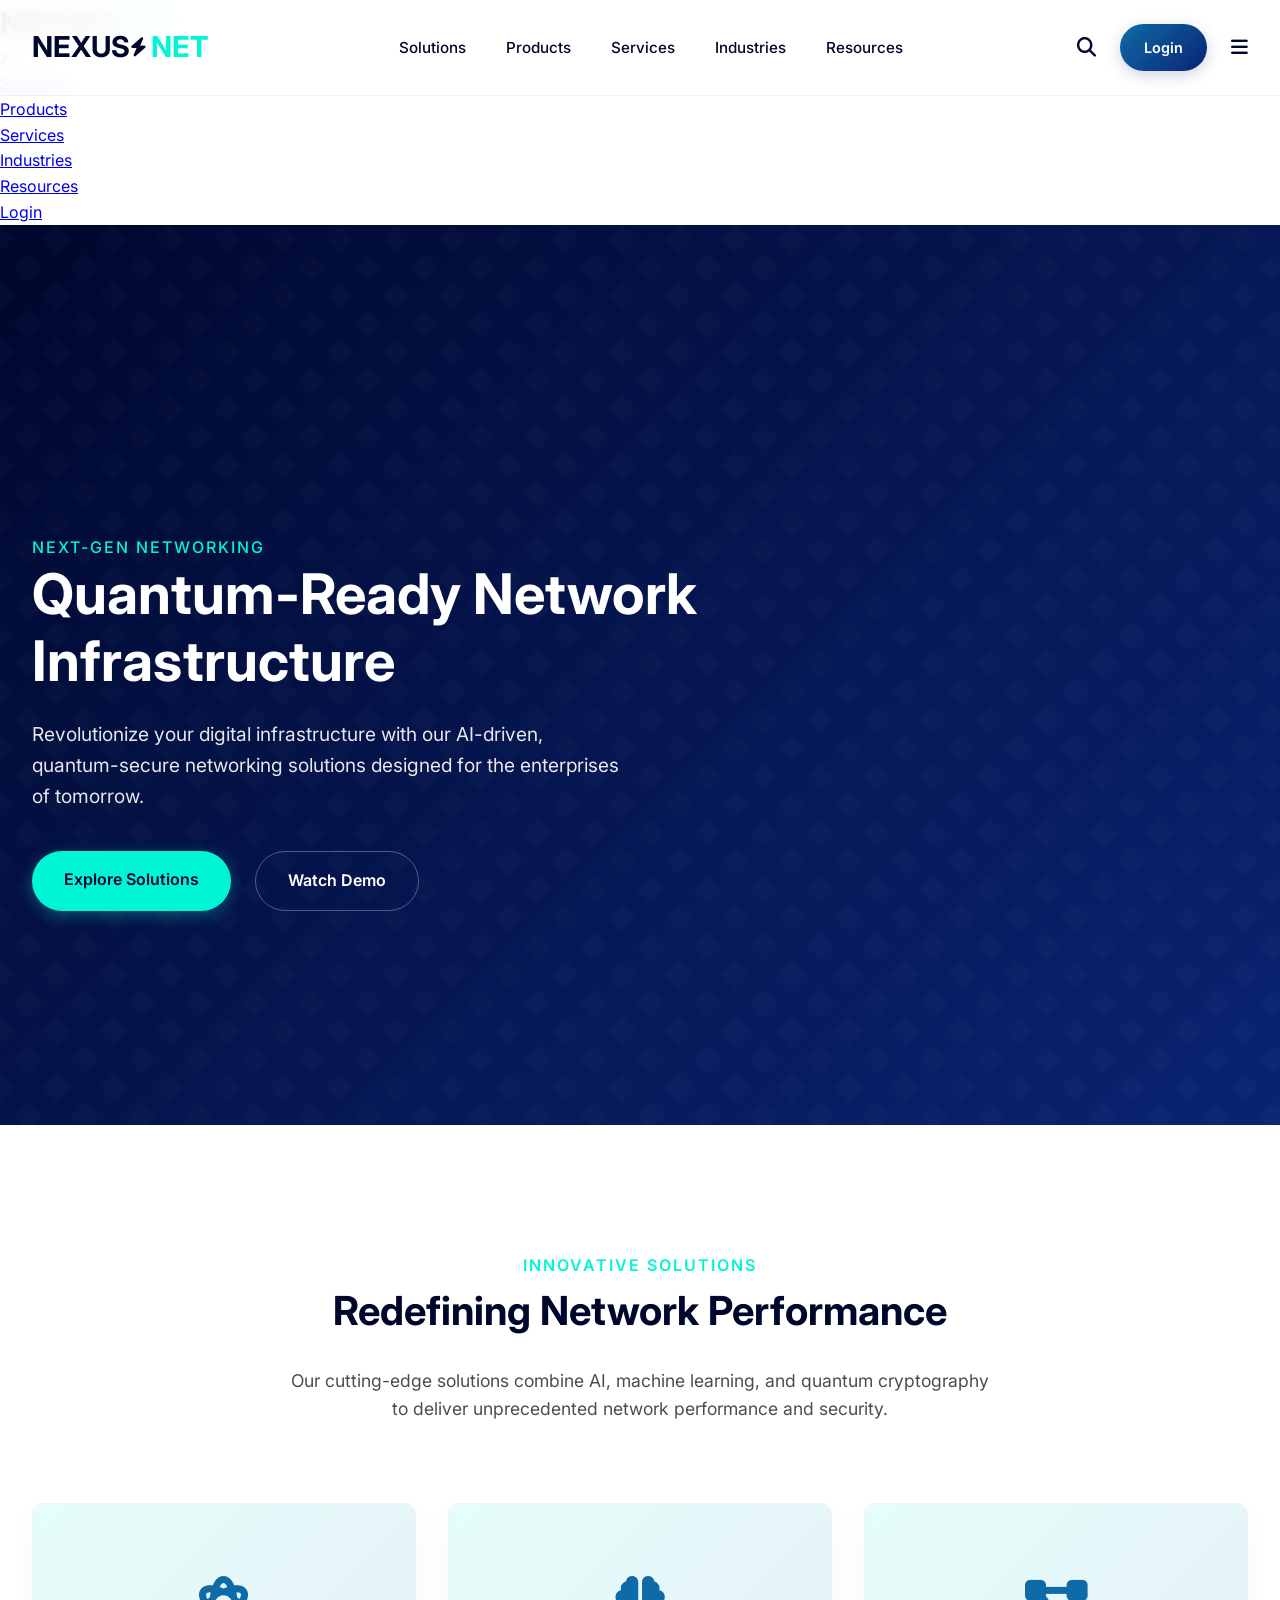
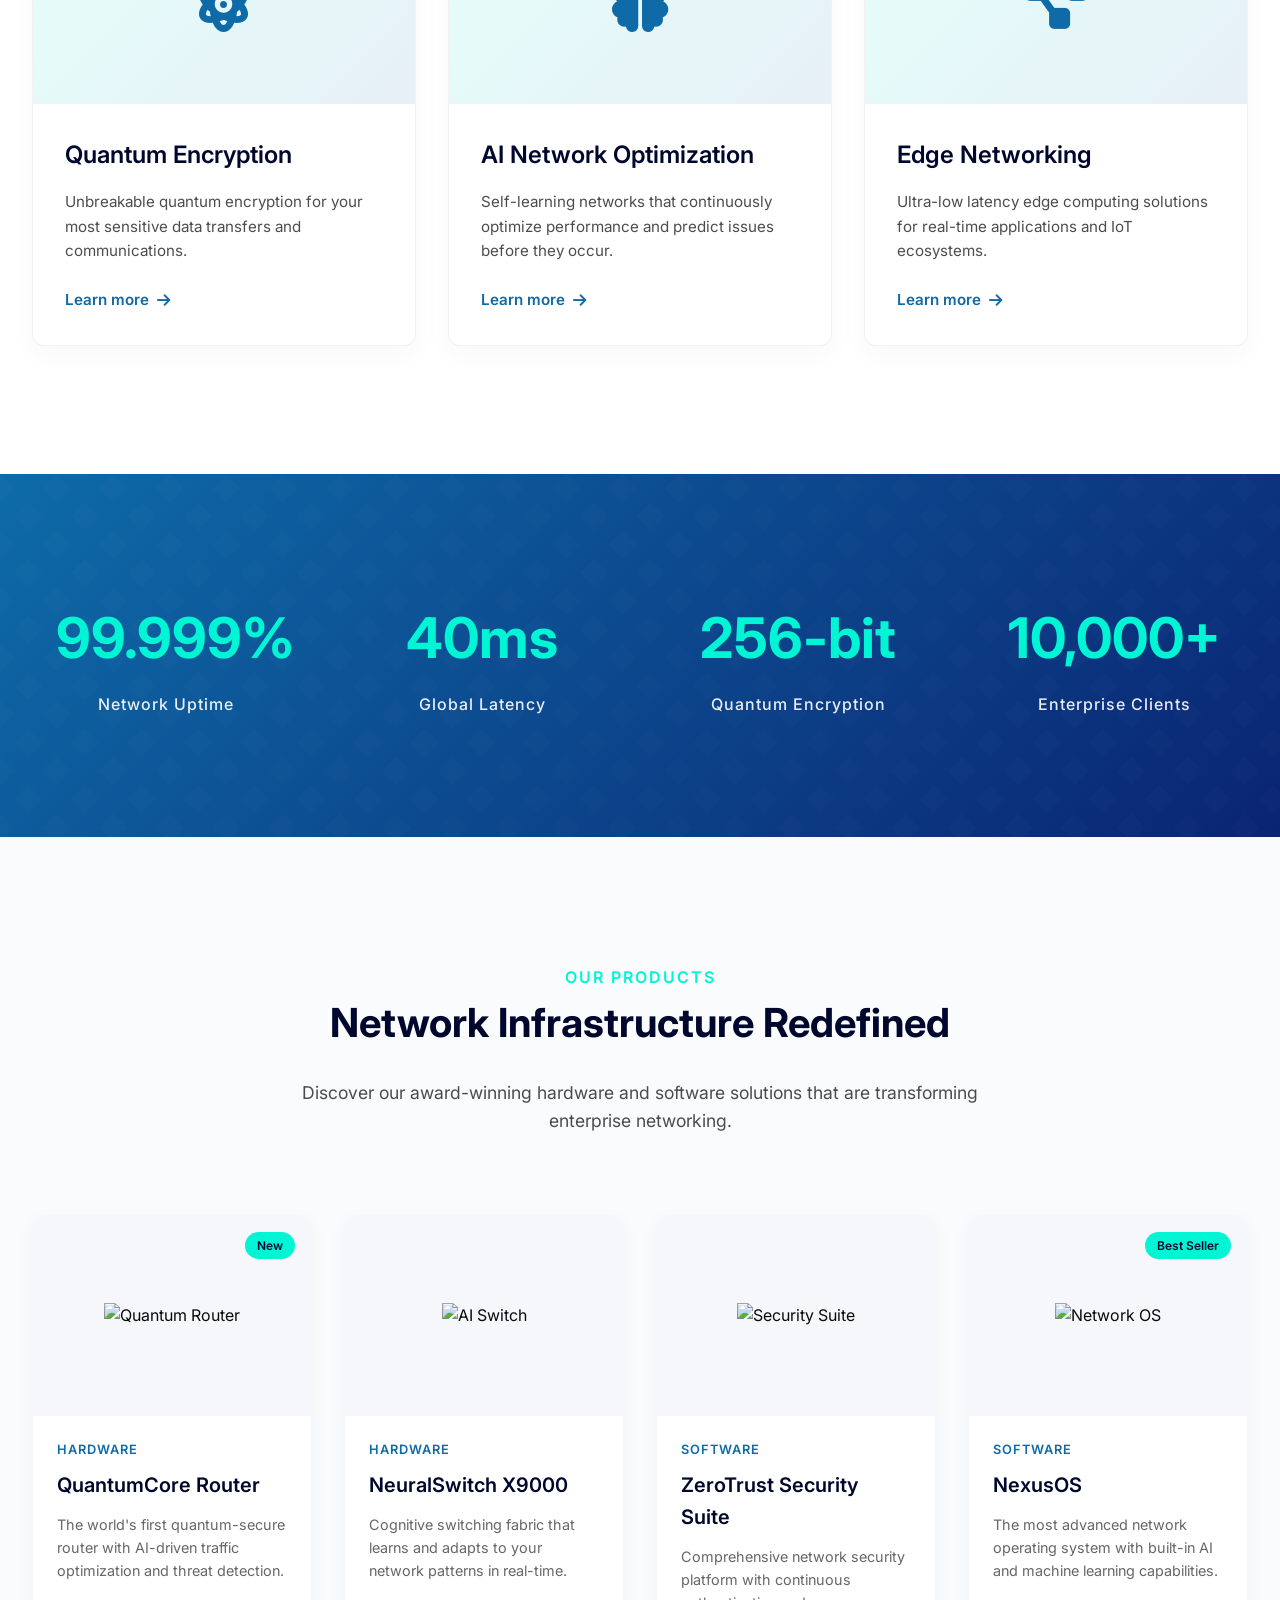
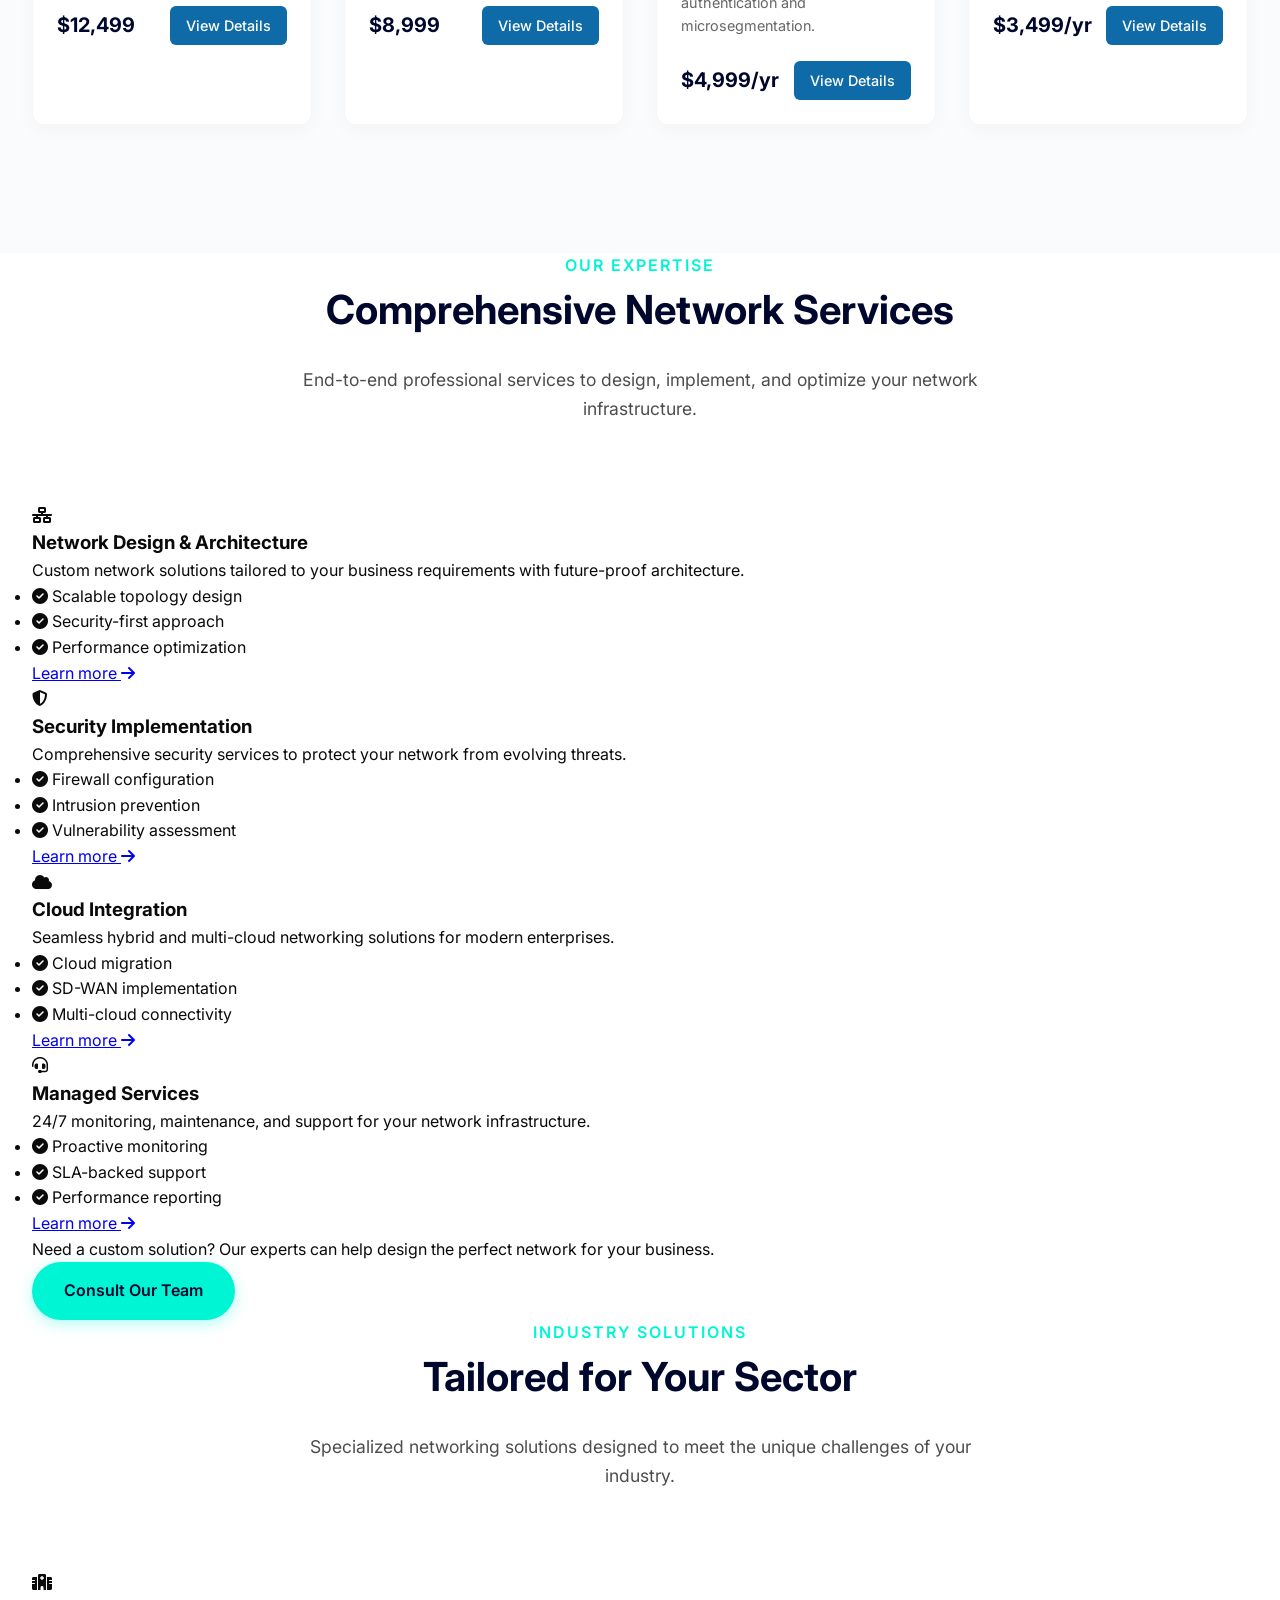
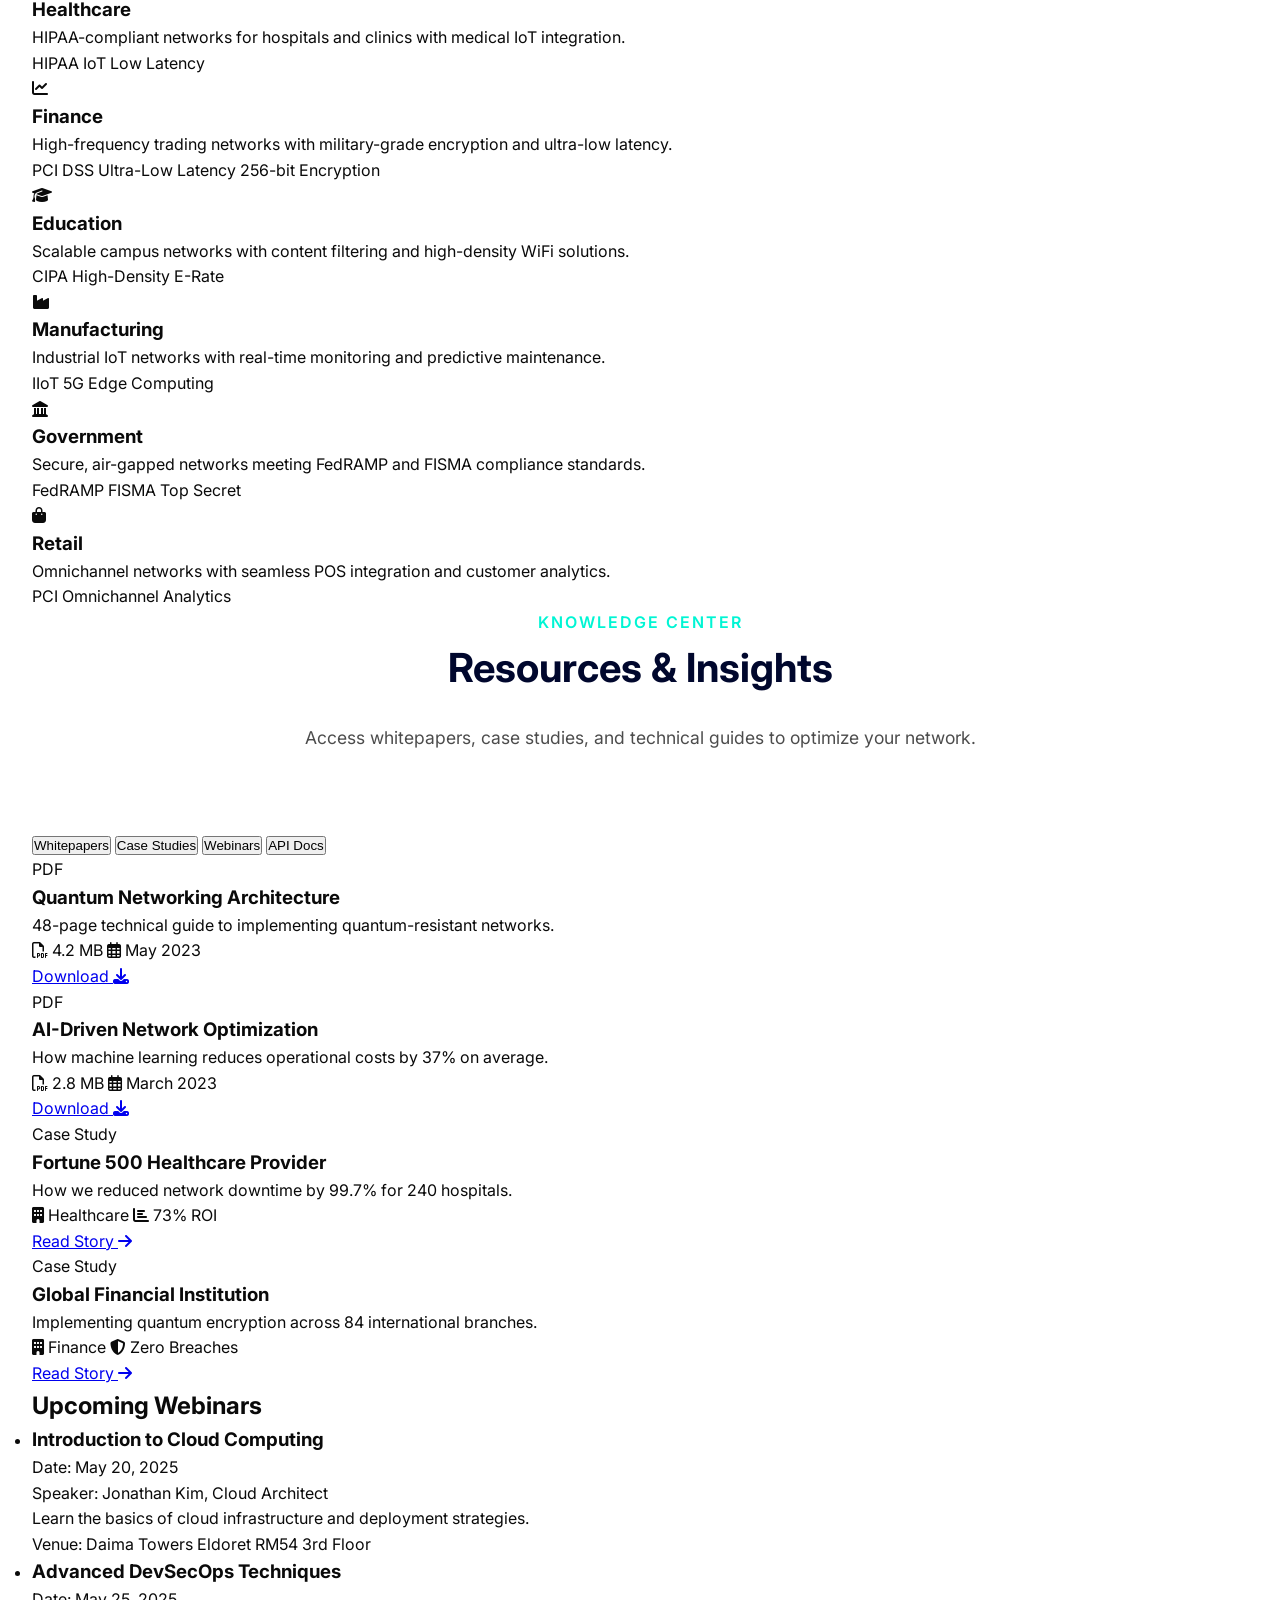
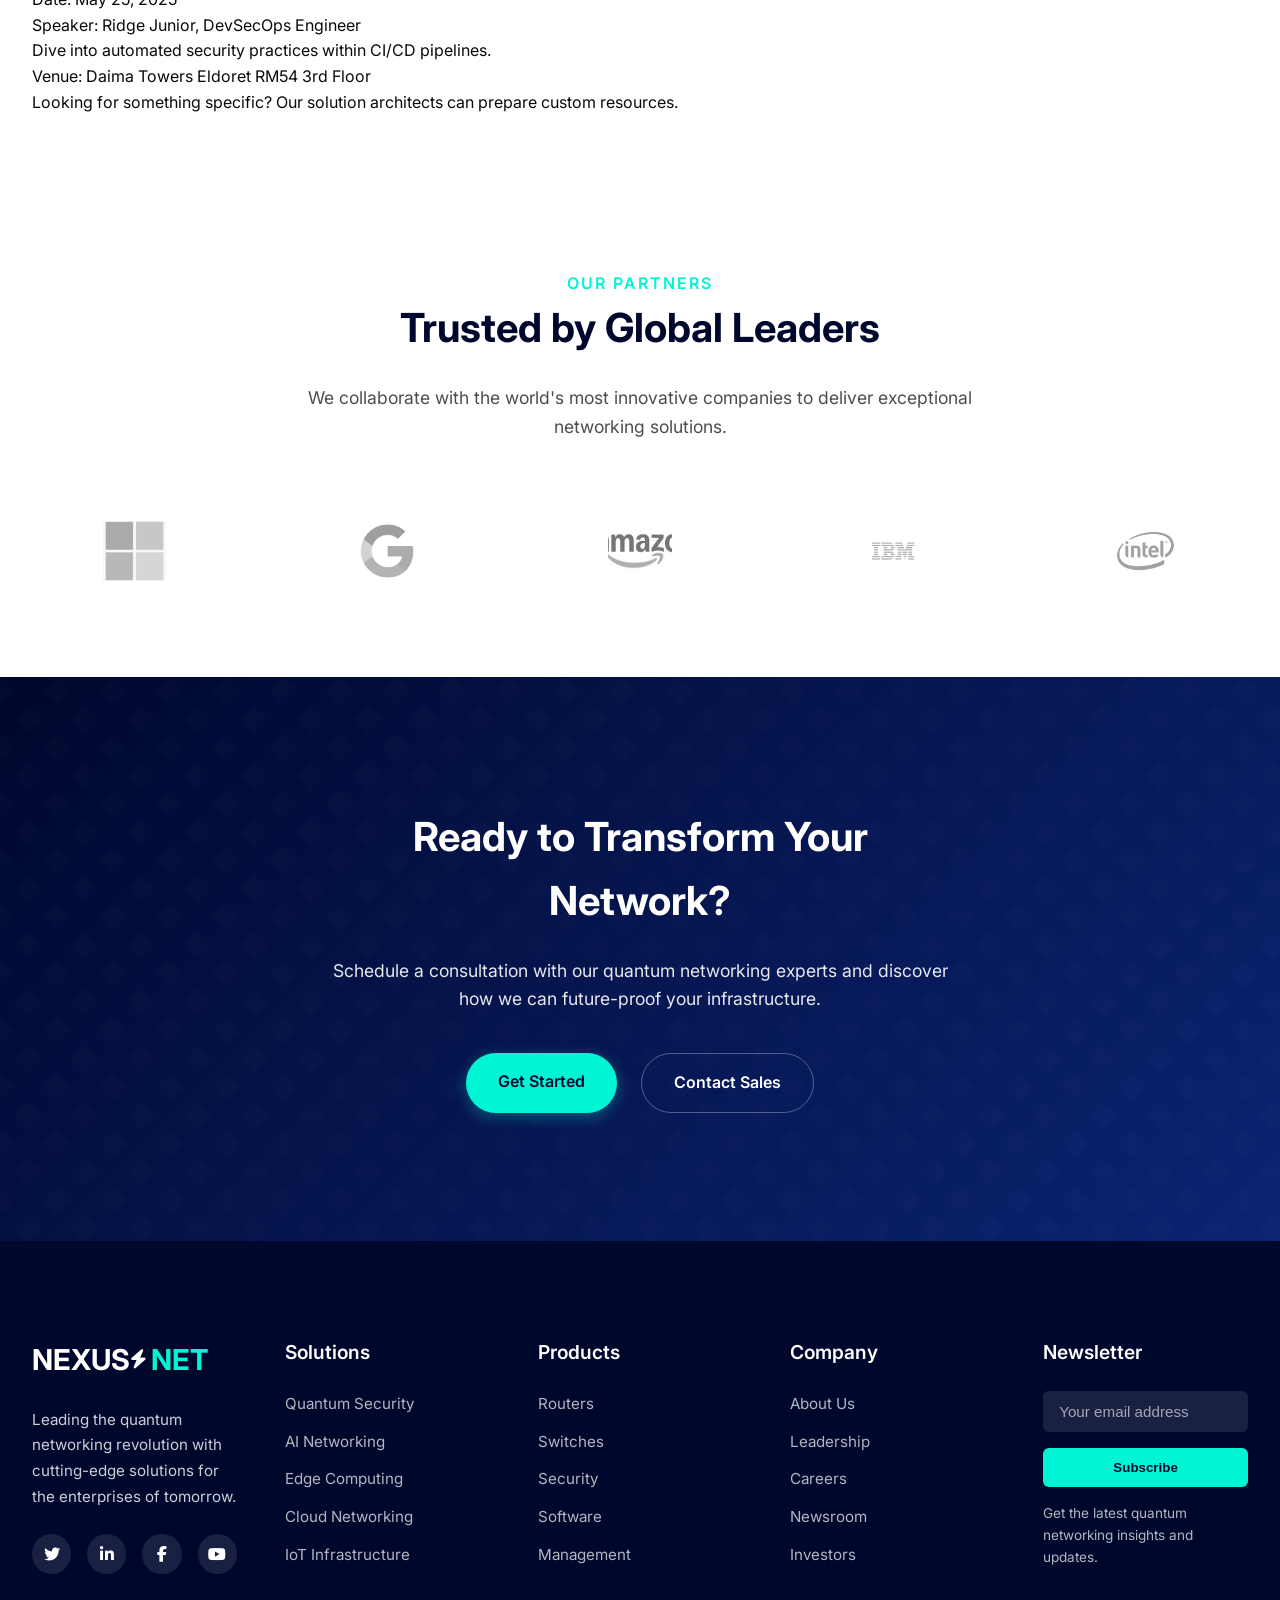
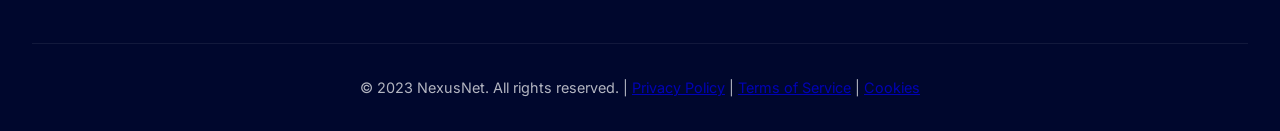
==== index.html @ 126e6be0 "Updated social navigation links" ====
<!DOCTYPE html>
<html lang="en">
<head>
    <meta charset="UTF-8">
    <meta name="viewport" content="width=device-width, initial-scale=1.0">
    <title>NexusNet | Quantum Networking Solutions</title>
    <link rel="stylesheet" href="https://cdnjs.cloudflare.com/ajax/libs/font-awesome/6.4.0/css/all.min.css">
    <link rel="preconnect" href="https://fonts.googleapis.com">
    <link rel="preconnect" href="https://fonts.gstatic.com" crossorigin>
    <link href="https://fonts.googleapis.com/css2?family=Inter:wght@300;400;500;600;700&display=swap" rel="stylesheet">
    <link rel="stylesheet" href="style.css">
    <!-- Firebase SDK -->
    <script src="https://www.gstatic.com/firebasejs/9.6.0/firebase-app-compat.js"></script>
    <script src="https://www.gstatic.com/firebasejs/9.6.0/firebase-auth-compat.js"></script>
    <script src="https://www.gstatic.com/firebasejs/9.6.0/firebase-firestore-compat.js"></script>
    
</head>
<body>
    <!-- Header with Auth State -->
    <header id="header">
        <div class="container header-container">
            <a href="" class="logo">
                NEXUS<i class="fas fa-bolt logo-icon"></i><span>NET</span>
            </a>
            <nav>
                <ul>
                    <li><a href="#solutions">Solutions</a></li>
                    <li><a href="#products">Products</a></li>
                    <li><a href="#services">Services</a></li>
                    <li><a href="#industries">Industries</a></li>
                    <li><a href="#resources">Resources</a></li>
                </ul>
            </nav>
            <div class="header-actions">
                <i class="fas fa-search search-icon"></i>
                <div id="auth-buttons">
                    <a href="#" class="cta-button" id="login-btn">Login</a>
                </div>
                <i class="fas fa-bars menu-toggle" id="mobile-menu-toggle"></i>
            </div>
        </div>
    </header>
    <!-- Mobile Menu -->
    <div class="mobile-menu" id="mobile-menu">
        <div class="mobile-menu-header">
            <a href="#" class="logo">
                NEXUS<i class="fas fa-bolt logo-icon"></i><span>NET</span>
            </a>
            <i class="fas fa-times close-mobile-menu" id="close-mobile-menu"></i>
        </div>
        <ul class="mobile-menu-links">
            <li><a href="#solutions">Solutions</a></li>
            <li><a href="#products">Products</a></li>
            <li><a href="#services">Services</a></li>
            <li><a href="#industries">Industries</a></li>
            <li><a href="#resources">Resources</a></li>
            <li><a href="#" id="mobile-login-btn">Login</a></li>
        </ul>
    </div>
<!-- Auth Modals -->
<div class="modal" id="login-modal">
    <div class="modal-content">
        <span class="close-modal" id="close-login">&times;</span>
        <h2 class="modal-title">Login to Your Account</h2>
        <div class="form-group">
            <label for="login-email">Email</label>
            <input type="email" id="login-email" placeholder="Enter your email">
            <div class="error-message" id="login-email-error"></div>
        </div>
        <div class="form-group">
            <label for="login-password">Password</label>
            <input type="password" id="login-password" placeholder="Enter your password">
            <div class="error-message" id="login-password-error"></div>
        </div>
        <div class="form-actions">
            <button class="btn-primary" id="login-submit">Login</button>
        </div>
        <div class="form-toggle">
            Don't have an account? <a href="#" id="show-signup">Sign up</a>
        </div>
    </div>
</div>
<div class="modal" id="signup-modal">
    <div class="modal-content">
        <span class="close-modal" id="close-signup">&times;</span>
        <h2 class="modal-title">Create Your Account</h2>
        <div class="form-group">
            <label for="signup-name">Full Name</label>
            <input type="text" id="signup-name" placeholder="Enter your full name">
            <div class="error-message" id="signup-name-error"></div>
        </div>
        <div class="form-group">
            <label for="signup-email">Email</label>
            <input type="email" id="signup-email" placeholder="Enter your email">
            <div class="error-message" id="signup-email-error"></div>
        </div>
        <div class="form-group">
            <label for="signup-password">Password</label>
            <input type="password" id="signup-password" placeholder="Create a password">
            <div class="error-message" id="signup-password-error"></div>
        </div>
        <div class="form-group">
            <label for="signup-confirm">Confirm Password</label>
            <input type="password" id="signup-confirm" placeholder="Confirm your password">
            <div class="error-message" id="signup-confirm-error"></div>
        </div>
        <div class="form-actions">
            <button class="btn-primary" id="signup-submit">Create Account</button>
        </div>
        <div class="form-toggle">
            Already have an account? <a href="#" id="show-login">Login</a>
        </div>
    </div>
</div>
 <!-- Hero Section -->
 <section class="hero">
    <div class="container">
        <div class="hero-content">
            <span class="hero-subtitle">Next-Gen Networking</span>
            <h1 class="hero-title">Quantum-Ready Network Infrastructure</h1>
            <p class="hero-description">
                Revolutionize your digital infrastructure with our AI-driven, quantum-secure networking solutions designed for the enterprises of tomorrow.
            </p>
            <div class="hero-buttons">
                <a href="#solutions" class="btn-primary">Explore Solutions</a>
                <a href="https://youtu.be/DRGT5ZgGrEc" class="btn-secondary" id="watch-demo-btn">Watch Demo</a>
            </div>
        </div>
        
    </div>
</section>
<!-- Solutions Section -->
<section class="solutions" id="solutions">
    <div class="container">
        <div class="section-header">
            <span class="section-subtitle">Innovative Solutions</span>
            <h2 class="section-title">Redefining Network Performance</h2>
            <p class="section-description">
                Our cutting-edge solutions combine AI, machine learning, and quantum cryptography to deliver unprecedented network performance and security.
            </p>
        </div>
        <div class="solutions-grid">
            <div class="solution-card">
                <div class="solution-icon">
                    <i class="fas fa-atom"></i>
                </div>
                <div class="solution-content">
                    <h3 class="solution-title">Quantum Encryption</h3>
                    <p class="solution-description">
                        Unbreakable quantum encryption for your most sensitive data transfers and communications.
                    </p>
                    <a href="#" class="solution-link">Learn more <i class="fas fa-arrow-right"></i></a>
                </div>
            </div>
            <div class="solution-card">
                <div class="solution-icon">
                    <i class="fas fa-brain"></i>
                </div>
                <div class="solution-content">
                    <h3 class="solution-title">AI Network Optimization</h3>
                    <p class="solution-description">
                        Self-learning networks that continuously optimize performance and predict issues before they occur.
                    </p>
                    <a href="#" class="solution-link">Learn more <i class="fas fa-arrow-right"></i></a>
                </div>
            </div>
            <div class="solution-card">
                <div class="solution-icon">
                    <i class="fas fa-project-diagram"></i>
                </div>
                <div class="solution-content">
                    <h3 class="solution-title">Edge Networking</h3>
                    <p class="solution-description">
                        Ultra-low latency edge computing solutions for real-time applications and IoT ecosystems.
                    </p>
                    <a href="#" class="solution-link">Learn more <i class="fas fa-arrow-right"></i></a>
                </div>
            </div>
        </div>
    </div>
</section>
<!-- Stats Section -->
<section class="stats">
    <div class="container stats-container">
        <div class="stat-item">
            <div class="stat-number">99.999%</div>
            <div class="stat-label">Network Uptime</div>
        </div>
        <div class="stat-item">
            <div class="stat-number">40ms</div>
            <div class="stat-label">Global Latency</div>
        </div>
        <div class="stat-item">
            <div class="stat-number">256-bit</div>
            <div class="stat-label">Quantum Encryption</div>
        </div>
        <div class="stat-item">
            <div class="stat-number">10,000+</div>
            <div class="stat-label">Enterprise Clients</div>
        </div>
    </div>
</section>
 <!-- Products Section -->
 <section class="products" id="products">
    <div class="container">
        <div class="section-header">
            <span class="section-subtitle">Our Products</span>
            <h2 class="section-title">Network Infrastructure Redefined</h2>
            <p class="section-description">
                Discover our award-winning hardware and software solutions that are transforming enterprise networking.
            </p>
        </div>
        <div class="products-grid">
            <div class="product-card">
                <div class="product-image">
                    <span class="product-badge">New</span>
                    <img src="https://media.istockphoto.com/id/1464561980/photo/futuristic-central-processor-unit-powerful-quantum-cpu-on-pcb-motherboard-with-data-transfers.jpg?s=612x612&w=0&k=20&c=yV7dDXLo_FleX9VZJhW_CgjO6Q4cIJsC5MxuNuIs5WQ=" alt="Quantum Router">
                </div>
                <div class="product-content">
                    <div class="product-category">Hardware</div>
                    <h3 class="product-title">QuantumCore Router</h3>
                    <p class="product-description">
                        The world's first quantum-secure router with AI-driven traffic optimization and threat detection.
                    </p>
                    <div class="product-footer">
                        <div class="product-price">$12,499</div>
                        <a href="#" class="product-button">View Details</a>
                    </div>
                </div>
            </div>
            <div class="product-card">
                <div class="product-image">
                    <img src="https://images.unsplash.com/photo-1677756119517-756a188d2d94?w=500&auto=format&fit=crop&q=60&ixlib=rb-4.1.0&ixid=M3wxMjA3fDB8MHxzZWFyY2h8MTJ8fGFydGlmaWNpYWwlMjBpbnRlbGxpZ2VuY2V8ZW58MHx8MHx8fDA%3D" alt="AI Switch">
                </div>
                <div class="product-content">
                    <div class="product-category">Hardware</div>
                    <h3 class="product-title">NeuralSwitch X9000</h3>
                    <p class="product-description">
                        Cognitive switching fabric that learns and adapts to your network patterns in real-time.
                    </p>
                    <div class="product-footer">
                        <div class="product-price">$8,999</div>
                        <a href="#" class="product-button">View Details</a>
                    </div>
                </div>
            </div>
            <div class="product-card">
                <div class="product-image">
                    <img src="https://encrypted-tbn0.gstatic.com/images?q=tbn:ANd9GcRWYVAcATLl2F8RfvWOzKrADbXluGTYWEb13A&s" alt="Security Suite">
                </div>
                <div class="product-content">
                    <div class="product-category">Software</div>
                    <h3 class="product-title">ZeroTrust Security Suite</h3>
                    <p class="product-description">
                        Comprehensive network security platform with continuous authentication and microsegmentation.
                    </p>
                    <div class="product-footer">
                        <div class="product-price">$4,999/yr</div>
                        <a href="#" class="product-button">View Details</a>
                    </div>
                </div>
            </div>
            <div class="product-card">
                <div class="product-image">
                    <span class="product-badge">Best Seller</span>
                    <img src="https://hyperbolic.xyz/_next/image?url=%2Fimages%2Fwireframe.png&w=750&q=100" alt="Network OS">
                </div>
                <div class="product-content">
                    <div class="product-category">Software</div>
                    <h3 class="product-title">NexusOS</h3>
                    <p class="product-description">
                        The most advanced network operating system with built-in AI and machine learning capabilities.
                    </p>
                    <div class="product-footer">
                        <div class="product-price">$3,499/yr</div>
                        <a href="#" class="product-button">View Details</a>
                    </div>
                </div>
            </div>
        </div>
    </div>
</section>
<!-- Services Section -->
<section class="services" id="services">
    <div class="container">
      <div class="section-header">
        <span class="section-subtitle">Our Expertise</span>
        <h2 class="section-title">Comprehensive Network Services</h2>
        <p class="section-description">
          End-to-end professional services to design, implement, and optimize your network infrastructure.
        </p>
      </div>
      <div class="services-grid">
        <!-- Service 1 -->
        <div class="service-card">
          <div class="service-icon">
            <i class="fas fa-network-wired"></i>
          </div>
          <div class="service-content">
            <h3 class="service-title">Network Design & Architecture</h3>
            <p class="service-description">
              Custom network solutions tailored to your business requirements with future-proof architecture.
            </p>
            <ul class="service-features">
                <li><i class="fas fa-check-circle"></i> Scalable topology design</li>
                <li><i class="fas fa-check-circle"></i> Security-first approach</li>
                <li><i class="fas fa-check-circle"></i> Performance optimization</li>
              </ul>
              <a href="#" class="service-link">Learn more <i class="fas fa-arrow-right"></i></a>
            </div>
          </div>
         <!-- Service 2 -->
         <div class="service-card">
            <div class="service-icon">
              <i class="fas fa-shield-alt"></i>
            </div>
            <div class="service-content">
                <h3 class="service-title">Security Implementation</h3>
                <p class="service-description">
                  Comprehensive security services to protect your network from evolving threats.
                </p>
                <ul class="service-features">
                    <li><i class="fas fa-check-circle"></i> Firewall configuration</li>
                    <li><i class="fas fa-check-circle"></i> Intrusion prevention</li>
                    <li><i class="fas fa-check-circle"></i> Vulnerability assessment</li>
                  </ul>
                  <a href="#" class="service-link">Learn more <i class="fas fa-arrow-right"></i></a>
                </div>
              </div>
         <!-- Service 3 -->
         <div class="service-card">
            <div class="service-icon">
              <i class="fas fa-cloud"></i>
            </div>
            <div class="service-content">
                <h3 class="service-title">Cloud Integration</h3>
                <p class="service-description">
                  Seamless hybrid and multi-cloud networking solutions for modern enterprises.
                </p>
                <ul class="service-features">
                    <li><i class="fas fa-check-circle"></i> Cloud migration</li>
                    <li><i class="fas fa-check-circle"></i> SD-WAN implementation</li>
                    <li><i class="fas fa-check-circle"></i> Multi-cloud connectivity</li>
                  </ul>
                  <a href="#" class="service-link">Learn more <i class="fas fa-arrow-right"></i></a>
                </div>
              </div>
               <!-- Service 4 -->
        <div class="service-card">
            <div class="service-icon">
              <i class="fas fa-headset"></i>
            </div>
            <div class="service-content">
                <h3 class="service-title">Managed Services</h3>
                <p class="service-description">
                  24/7 monitoring, maintenance, and support for your network infrastructure.
                </p>
                <ul class="service-features">
                    <li><i class="fas fa-check-circle"></i> Proactive monitoring</li>
                    <li><i class="fas fa-check-circle"></i> SLA-backed support</li>
                    <li><i class="fas fa-check-circle"></i> Performance reporting</li>
                  </ul>
                  <a href="#" class="service-link">Learn more <i class="fas fa-arrow-right"></i></a>
                </div>
              </div>
            </div>
            <div class="services-cta">
                <p>Need a custom solution? Our experts can help design the perfect network for your business.</p>
                <a href="#contact" class="btn-primary">Consult Our Team</a>
              </div>
            </div>
          </section>        
  <!-- Industries Section -->
  <section class="industries" id="industries">
    <div class="container">
      <div class="section-header">
        <span class="section-subtitle">Industry Solutions</span>
        <h2 class="section-title">Tailored for Your Sector</h2>
        <p class="section-description">
          Specialized networking solutions designed to meet the unique challenges of your industry.
        </p>
      </div>
      <div class="industries-grid">
        <!-- Healthcare -->
        <div class="industry-card">
          <div class="industry-icon">
            <i class="fas fa-hospital"></i>
          </div>
          <div class="industry-content">
            <h3>Healthcare</h3>
            <p>HIPAA-compliant networks for hospitals and clinics with medical IoT integration.</p>
            <div class="industry-badges">
              <span>HIPAA</span>
              <span>IoT</span>
              <span>Low Latency</span>
            </div>
        </div>
    </div>
     <!-- Finance -->
     <div class="industry-card">
        <div class="industry-icon">
          <i class="fas fa-chart-line"></i>
        </div>
        <div class="industry-content">
            <h3>Finance</h3>
            <p>High-frequency trading networks with military-grade encryption and ultra-low latency.</p>
            <div class="industry-badges">
              <span>PCI DSS</span>
              <span>Ultra-Low Latency</span>
              <span>256-bit Encryption</span>
            </div>
          </div>
        </div>
          <!-- Education -->
          <div class="industry-card">
            <div class="industry-icon">
              <i class="fas fa-graduation-cap"></i>
            </div>
            <div class="industry-content">
                <h3>Education</h3>
                <p>Scalable campus networks with content filtering and high-density WiFi solutions.</p>
                <div class="industry-badges">
                  <span>CIPA</span>
                  <span>High-Density</span>
                  <span>E-Rate</span>
                </div>
              </div>
            </div>
             <!-- Manufacturing -->
        <div class="industry-card">
            <div class="industry-icon">
              <i class="fas fa-industry"></i>
            </div>
            <div class="industry-content">
                <h3>Manufacturing</h3>
                <p>Industrial IoT networks with real-time monitoring and predictive maintenance.</p>
                <div class="industry-badges">
                  <span>IIoT</span>
                  <span>5G</span>
                  <span>Edge Computing</span>
                </div>
              </div>
            </div>
              <!-- Government -->
        <div class="industry-card">
            <div class="industry-icon">
              <i class="fas fa-landmark"></i>
            </div>
            <div class="industry-content">
                <h3>Government</h3>
                <p>Secure, air-gapped networks meeting FedRAMP and FISMA compliance standards.</p>
                <div class="industry-badges">
                  <span>FedRAMP</span>
                  <span>FISMA</span>
                  <span>Top Secret</span>
                </div>
              </div>
            </div>
              <!-- Retail -->
        <div class="industry-card">
            <div class="industry-icon">
              <i class="fas fa-shopping-bag"></i>
            </div>
            <div class="industry-content">
                <h3>Retail</h3>
                <p>Omnichannel networks with seamless POS integration and customer analytics.</p>
                <div class="industry-badges">
                  <span>PCI</span>
                  <span>Omnichannel</span>
                  <span>Analytics</span>
                </div>
              </div>
            </div>
          </div>
        </div>
      </section>

       <!-- Resources Section -->
<section class="resources" id="resources">
    <div class="container">
      <div class="section-header">
        <span class="section-subtitle">Knowledge Center</span>
        <h2 class="section-title">Resources & Insights</h2>
        <p class="section-description">
          Access whitepapers, case studies, and technical guides to optimize your network.
        </p>
      </div>
      <div class="resources-tabs">
        <div class="tab-buttons">
          <button class="tab-btn active" data-tab="whitepapers">Whitepapers</button>
          <button class="tab-btn" data-tab="casestudies">Case Studies</button>
          <button class="tab-btn" data-tab="webinars">Webinars</button>
          <button class="tab-btn" data-tab="apidocs">API Docs</button>
        </div>
        <div class="tab-content active" id="whitepapers">
            <div class="resource-grid">
              <!-- Resource 1 -->
              <div class="resource-card">
                <div class="resource-badge">PDF</div>
                <div class="resource-content">
                  <h3>Quantum Networking Architecture</h3>
                  <p>48-page technical guide to implementing quantum-resistant networks.</p>
                  <div class="resource-meta">
                    <span><i class="far fa-file-pdf"></i> 4.2 MB</span>
                    <span><i class="far fa-calendar-alt"></i> May 2023</span>
                  </div>
                  <a href="#" class="resource-link">Download <i class="fas fa-download"></i></a>
                </div>
              </div>
               <!-- Resource 2 -->
            <div class="resource-card">
                <div class="resource-badge">PDF</div>
                <div class="resource-content">
                  <h3>AI-Driven Network Optimization</h3>
                  <p>How machine learning reduces operational costs by 37% on average.</p>
                  <div class="resource-meta">
                    <span><i class="far fa-file-pdf"></i> 2.8 MB</span>
                    <span><i class="far fa-calendar-alt"></i> March 2023</span>
                  </div>
                  <a href="#" class="resource-link">Download <i class="fas fa-download"></i></a>
                </div>
              </div>
            </div>
          </div>
          <div class="tab-content" id="casestudies">
            <div class="resource-grid">
              <!-- Case Study 1 -->
              <div class="resource-card">
                <div class="resource-badge">Case Study</div>
                <div class="resource-content">
                  <h3>Fortune 500 Healthcare Provider</h3>
                  <p>How we reduced network downtime by 99.7% for 240 hospitals.</p>
                  <div class="resource-meta">
                    <span><i class="fas fa-building"></i> Healthcare</span>
                    <span><i class="fas fa-chart-bar"></i> 73% ROI</span>
                  </div>
                  <a href="#" class="resource-link">Read Story <i class="fas fa-arrow-right"></i></a>
                </div>
              </div>
               <!-- Case Study 2 -->
            <div class="resource-card">
                <div class="resource-badge">Case Study</div>
                <div class="resource-content">
                  <h3>Global Financial Institution</h3>
                  <p>Implementing quantum encryption across 84 international branches.</p>
                  <div class="resource-meta">
                    <span><i class="fas fa-building"></i> Finance</span>
                    <span><i class="fas fa-shield-alt"></i> Zero Breaches</span>
                  </div>
                  <a href="#" class="resource-link">Read Story <i class="fas fa-arrow-right"></i></a>
                </div>
              </div>
            </div>
          </div>
          <div class="tab-content" id="webinars">
            <h2>Upcoming Webinars</h2>
            <ul>
              <li>
                <h3>Introduction to Cloud Computing</h3>
                <p>Date: May 20, 2025</p>
                <p>Speaker: Jonathan Kim, Cloud Architect</p>
                <p>Learn the basics of cloud infrastructure and deployment strategies.</p>
                <p>Venue: Daima Towers Eldoret RM54 3rd Floor</p>
              </li>
              <li>
                <h3>Advanced DevSecOps Techniques</h3>
                <p>Date: May 25, 2025</p>
                <p>Speaker: Ridge Junior, DevSecOps Engineer</p>
                <p>Dive into automated security practices within CI/CD pipelines.</p>
                <p>Venue: Daima Towers Eldoret RM54 3rd Floor</p>
              </li>
            </ul>
          </div>
          
          <div class="tab-content" id="apidocs">
            
          </div>
        </div>
        <div class="resources-cta">
            <p>Looking for something specific? Our solution architects can prepare custom resources.</p>
            <a href="#contact" class="btn-secondary">Request Resources</a>
          </div>
        </div>
      </section>
        
<!-- Partners Section -->
<section class="partners">
    <div class="container">
        <div class="section-header">
            <span class="section-subtitle">Our Partners</span>
            <h2 class="section-title">Trusted by Global Leaders</h2>
            <p class="section-description">
                We collaborate with the world's most innovative companies to deliver exceptional networking solutions.
            </p>
        </div>
        <div class="partners-grid">
            <div class="partner-logo">
                <img src="[data-uri]" alt="Microsoft">
            </div>
            <div class="partner-logo">
                <img src="[data-uri]" alt="Google">
            </div>
            <div class="partner-logo">
                <img src="[data-uri]" alt="Amazon">
            </div>
            <div class="partner-logo">
                <img src="[data-uri]" alt="IBM">
            </div>
            <div class="partner-logo">
                <img src="[data-uri]" alt="Intel">
            </div>
        </div>
    </div>
</section>
 <!-- CTA Section -->
 <section class="cta">
    <div class="container cta-container">
        <h2 class="cta-title">Ready to Transform Your Network?</h2>
        <p class="cta-description">
            Schedule a consultation with our quantum networking experts and discover how we can future-proof your infrastructure.
        </p>
        <div class="cta-buttons">
            <a href="#" class="btn-primary" id="cta-get-started">Get Started</a>
            <a href="#" class="btn-secondary" id="cta-contact-sales">Contact Sales</a>
        </div>
    </div>
</section>
<!-- Footer -->
<footer>
    <div class="container">
        <div class="footer-grid">
            <div class="footer-col">
                <a href="#" class="footer-logo">
                    NEXUS<i class="fas fa-bolt logo-icon"></i><span>NET</span>
                </a>
                <p class="footer-about">
                    Leading the quantum networking revolution with cutting-edge solutions for the enterprises of tomorrow.
                </p>
                <div class="footer-social">
                    <a href="https://x.com/Ridge16352045" target="_blank" class="social-icon"><i class="fab fa-twitter"></i></a>
                    <a href="https://www.linkedin.com/in/ridge-junior-2bb333204/" target="_blank" class="social-icon"><i class="fab fa-linkedin-in"></i></a>
                    <a href="#" class="social-icon"><i class="fab fa-facebook-f"></i></a>
                    <a href="#" class="social-icon"><i class="fab fa-youtube"></i></a>
                </div>
            </div>
            <div class="footer-col">
                <h3 class="footer-title">Solutions</h3>
                <ul class="footer-links">
                    <li><a href="#">Quantum Security</a></li>
                    <li><a href="#">AI Networking</a></li>
                    <li><a href="#">Edge Computing</a></li>
                    <li><a href="#">Cloud Networking</a></li>
                    <li><a href="#">IoT Infrastructure</a></li>
                </ul>
            </div>
            <div class="footer-col">
                <h3 class="footer-title">Products</h3>
                <ul class="footer-links">
                    <li><a href="#">Routers</a></li>
                    <li><a href="#">Switches</a></li>
                    <li><a href="#">Security</a></li>
                    <li><a href="#">Software</a></li>
                    <li><a href="#">Management</a></li>
                </ul>
            </div>
            <div class="footer-col">
                <h3 class="footer-title">Company</h3>
                <ul class="footer-links">
                    <li><a href="#">About Us</a></li>
                    <li><a href="#">Leadership</a></li>
                    <li><a href="#">Careers</a></li>
                    <li><a href="#">Newsroom</a></li>
                    <li><a href="#">Investors</a></li>
                </ul>
            </div>
            <div class="footer-col">
                <h3 class="footer-title">Newsletter</h3>
                <div class="footer-newsletter">
                    <input type="email" id="newsletter-email" placeholder="Your email address">
                    <button id="newsletter-submit">Subscribe</button>
                </div>
                <p style="opacity: 0.7; font-size: 0.85rem; margin-top: 1rem;">
                    Get the latest quantum networking insights and updates.
                </p>
            </div>
        </div>
        <div class="footer-bottom">
            <p>&copy; 2023 NexusNet. All rights reserved. | <a href="#">Privacy Policy</a> | <a href="#">Terms of Service</a> | <a href="#">Cookies</a></p>
        </div>
    </div>
</footer>
<!-- Scripts -->

<script src="script.js"></script>
</body>
</html>
---- style.css ----
/* CSS Reset */
        :root {
            --quantum-blue: #00072D;
            --neon-blue: #0A2472;
            --electric-blue: #0E6BA8;
            --cyber-teal: #00F5D4;
            --platinum: #E5E5E5;
            --pure-white: #FFFFFF;
            --dark-matter: #0A0A0A;
            --transition: all 0.4s cubic-bezier(0.175, 0.885, 0.32, 1.275);
        }

        * {
            margin: 0;
            padding: 0;
            box-sizing: border-box;
        }

        body {
            font-family: 'Inter', sans-serif;
            background-color: var(--pure-white);
            color: var(--dark-matter);
            line-height: 1.6;
            overflow-x: hidden;
        }

        .container {
            width: 100%;
            max-width: 1440px;
            margin: 0 auto;
            padding: 0 2rem;
        }

        /* Header Styles */
        header {
            position: fixed;
            top: 0;
            left: 0;
            width: 100%;
            z-index: 1000;
            background-color: rgba(255, 255, 255, 0.92);
            backdrop-filter: blur(12px);
            -webkit-backdrop-filter: blur(12px);
            border-bottom: 1px solid rgba(0, 0, 0, 0.05);
            padding: 1.5rem 0;
            transition: var(--transition);
        }

        header.scrolled {
            padding: 1rem 0;
            box-shadow: 0 4px 30px rgba(0, 0, 0, 0.05);
        }

        .header-container {
            display: flex;
            justify-content: space-between;
            align-items: center;
        }

        .logo {
            font-size: 1.8rem;
            font-weight: 700;
            color: var(--quantum-blue);
            display: flex;
            align-items: center;
            text-decoration: none;
        }

        .logo span {
            color: var(--cyber-teal);
            margin-left: 0.25rem;
        }

        .logo-icon {
            font-size: 1.2rem;
        }

        nav ul {
            display: flex;
            list-style: none;
        }

        nav ul li {
            margin-left: 2.5rem;
            position: relative;
        }

        nav ul li a {
            text-decoration: none;
            color: var(--quantum-blue);
            font-weight: 500;
            font-size: 0.95rem;
            transition: var(--transition);
            position: relative;
        }

        nav ul li a::after {
            content: '';
            position: absolute;
            bottom: -4px;
            left: 0;
            width: 0;
            height: 2px;
            background: var(--cyber-teal);
            transition: var(--transition);
        }

        nav ul li a:hover::after {
            width: 100%;
        }

        .header-actions {
            display: flex;
            align-items: center;
        }

        .search-icon, .menu-toggle {
            font-size: 1.2rem;
            color: var(--quantum-blue);
            margin-left: 1.5rem;
            cursor: pointer;
            transition: var(--transition);
        }

        .search-icon:hover, .menu-toggle:hover {
            color: var(--cyber-teal);
        }

        .cta-button {
            background: linear-gradient(135deg, var(--electric-blue), var(--neon-blue));
            color: var(--pure-white);
            padding: 0.75rem 1.5rem;
            border-radius: 50px;
            font-weight: 600;
            font-size: 0.9rem;
            margin-left: 1.5rem;
            transition: var(--transition);
            box-shadow: 0 4px 15px rgba(10, 36, 114, 0.2);
            border: none;
            cursor: pointer;
            text-decoration: none;
            display: inline-block;
        }

        .cta-button:hover {
            transform: translateY(-2px);
            box-shadow: 0 6px 20px rgba(10, 36, 114, 0.3);
        }

        /* Modal Styles */
        .modal {
            display: none;
            position: fixed;
            top: 0;
            left: 0;
            width: 100%;
            height: 100%;
            background-color: rgba(0, 0, 0, 0.7);
            z-index: 2000;
            justify-content: center;
            align-items: center;
        }

        .modal-content {
            background-color: var(--pure-white);
            padding: 2.5rem;
            border-radius: 12px;
            width: 100%;
            max-width: 450px;
            position: relative;
            box-shadow: 0 10px 30px rgba(0, 0, 0, 0.2);
        }

        .close-modal {
            position: absolute;
            top: 1.5rem;
            right: 1.5rem;
            font-size: 1.5rem;
            cursor: pointer;
            color: var(--dark-matter);
            transition: var(--transition);
        }

        .close-modal:hover {
            color: var(--electric-blue);
        }

        .modal-title {
            font-size: 1.8rem;
            margin-bottom: 1.5rem;
            color: var(--quantum-blue);
        }

        .form-group {
            margin-bottom: 1.5rem;
        }

        .form-group label {
            display: block;
            margin-bottom: 0.5rem;
            font-weight: 500;
            color: var(--quantum-blue);
        }

        .form-group input {
            width: 100%;
            padding: 0.75rem 1rem;
            border: 1px solid #ddd;
            border-radius: 6px;
            font-size: 1rem;
            transition: var(--transition);
        }

        .form-group input:focus {
            border-color: var(--electric-blue);
            outline: none;
            box-shadow: 0 0 0 3px rgba(14, 107, 168, 0.2);
        }

        .form-actions {
            margin-top: 2rem;
        }

        .form-toggle {
            margin-top: 1.5rem;
            text-align: center;
            font-size: 0.9rem;
        }

        .form-toggle a {
            color: var(--electric-blue);
            text-decoration: none;
            font-weight: 500;
        }

        .form-toggle a:hover {
            text-decoration: underline;
        }

        .error-message {
            color: #e74c3c;
            font-size: 0.9rem;
            margin-top: 0.5rem;
            display: none;
        }

        /* User Dropdown */
        .user-dropdown {
            position: relative;
            margin-left: 1.5rem;
        }

        .user-avatar {
            width: 40px;
            height: 40px;
            border-radius: 50%;
            background-color: var(--electric-blue);
            color: var(--pure-white);
            display: flex;
            align-items: center;
            justify-content: center;
            cursor: pointer;
            font-weight: 600;
        }

        .dropdown-menu {
            position: absolute;
            top: 120%;
            right: 0;
            background-color: var(--pure-white);
            border-radius: 8px;
            box-shadow: 0 5px 20px rgba(0, 0, 0, 0.1);
            width: 200px;
            z-index: 100;
            opacity: 0;
            visibility: hidden;
            transition: var(--transition);
            transform: translateY(-10px);
        }

        .user-dropdown.active .dropdown-menu {
            opacity: 1;
            visibility: visible;
            transform: translateY(0);
        }

        .dropdown-menu a {
            display: block;
            padding: 0.75rem 1rem;
            color: var(--dark-matter);
            text-decoration: none;
            transition: var(--transition);
            border-bottom: 1px solid rgba(0, 0, 0, 0.05);
        }

        .dropdown-menu a:last-child {
            border-bottom: none;
        }

        .dropdown-menu a:hover {
            background-color: #f5f7fa;
            color: var(--electric-blue);
        }

        /* Hero Section */
        .hero {
            height: 100vh;
            min-height: 800px;
            display: flex;
            align-items: center;
            position: relative;
            overflow: hidden;
            background: linear-gradient(135deg, var(--quantum-blue), var(--neon-blue));
            color: var(--pure-white);
            padding-top: 6rem;
        }

        .hero::before {
            content: '';
            position: absolute;
            top: 0;
            left: 0;
            width: 100%;
            height: 100%;
            background: url('[data-uri]');
            opacity: 0.6;
        }

        .hero-content {
            position: relative;
            z-index: 2;
            max-width: 700px;
        }

        .hero-subtitle {
            font-size: 1rem;
            font-weight: 500;
            color: var(--cyber-teal);
            margin-bottom: 1rem;
            letter-spacing: 2px;
            text-transform: uppercase;
        }

        .hero-title {
            font-size: 3.5rem;
            font-weight: 700;
            line-height: 1.2;
            margin-bottom: 1.5rem;
        }

        .hero-description {
            font-size: 1.2rem;
            margin-bottom: 2.5rem;
            opacity: 0.9;
            max-width: 600px;
        }

        .hero-buttons {
            display: flex;
            gap: 1.5rem;
        }

        .btn-primary {
            background: var(--cyber-teal);
            color: var(--quantum-blue);
            padding: 1rem 2rem;
            border-radius: 50px;
            font-weight: 600;
            font-size: 1rem;
            transition: var(--transition);
            box-shadow: 0 4px 15px rgba(0, 245, 212, 0.3);
            border: none;
            cursor: pointer;
            text-decoration: none;
            display: inline-block;
        }

        .btn-primary:hover {
            transform: translateY(-3px);
            box-shadow: 0 6px 25px rgba(0, 245, 212, 0.4);
        }

        .btn-secondary {
            background: transparent;
            color: var(--pure-white);
            padding: 1rem 2rem;
            border-radius: 50px;
            font-weight: 600;
            font-size: 1rem;
            transition: var(--transition);
            border: 1px solid rgba(255, 255, 255, 0.3);
            cursor: pointer;
            text-decoration: none;
            display: inline-block;
        }

        .btn-secondary:hover {
            background: rgba(255, 255, 255, 0.1);
            border-color: rgba(255, 255, 255, 0.5);
        }

        .hero-image {
            position: absolute;
            right: -5%;
            bottom: 0;
            width: 60%;
            max-width: 900px;
            z-index: 1;
            opacity: 0.95;
            filter: drop-shadow(0 20px 30px rgba(0, 0, 0, 0.3));
        }

        /* Solutions Grid */
        .solutions {
            padding: 8rem 0;
            background-color: var(--pure-white);
        }

        .section-header {
            text-align: center;
            margin-bottom: 5rem;
        }

        .section-subtitle {
            font-size: 1rem;
            color: var(--cyber-teal);
            font-weight: 600;
            letter-spacing: 2px;
            text-transform: uppercase;
            margin-bottom: 1rem;
        }

        .section-title {
            font-size: 2.5rem;
            font-weight: 700;
            color: var(--quantum-blue);
            margin-bottom: 1.5rem;
        }

        .section-description {
            font-size: 1.1rem;
            color: rgba(0, 0, 0, 0.7);
            max-width: 700px;
            margin: 0 auto;
        }

        .solutions-grid {
            display: grid;
            grid-template-columns: repeat(auto-fit, minmax(300px, 1fr));
            gap: 2rem;
        }

        .solution-card {
            background: var(--pure-white);
            border-radius: 12px;
            overflow: hidden;
            box-shadow: 0 10px 30px rgba(0, 0, 0, 0.03);
            transition: var(--transition);
            border: 1px solid rgba(0, 0, 0, 0.05);
        }

        .solution-card:hover {
            transform: translateY(-10px);
            box-shadow: 0 15px 40px rgba(0, 0, 0, 0.08);
        }

        .solution-icon {
            height: 200px;
            display: flex;
            align-items: center;
            justify-content: center;
            background: linear-gradient(135deg, rgba(0, 245, 212, 0.1), rgba(14, 107, 168, 0.1));
            color: var(--electric-blue);
            font-size: 3.5rem;
        }

        .solution-content {
            padding: 2rem;
        }

        .solution-title {
            font-size: 1.5rem;
            font-weight: 600;
            color: var(--quantum-blue);
            margin-bottom: 1rem;
        }

        .solution-description {
            color: rgba(0, 0, 0, 0.7);
            margin-bottom: 1.5rem;
            font-size: 0.95rem;
        }

        .solution-link {
            display: inline-flex;
            align-items: center;
            color: var(--electric-blue);
            font-weight: 600;
            font-size: 0.95rem;
            text-decoration: none;
            transition: var(--transition);
        }

        .solution-link i {
            margin-left: 0.5rem;
            transition: var(--transition);
        }

        .solution-link:hover {
            color: var(--cyber-teal);
        }

        .solution-link:hover i {
            transform: translateX(3px);
        }

        /* Stats Section */
        .stats {
            padding: 6rem 0;
            background: linear-gradient(135deg, var(--electric-blue), var(--neon-blue));
            color: var(--pure-white);
            position: relative;
            overflow: hidden;
        }

        .stats::before {
            content: '';
            position: absolute;
            top: 0;
            left: 0;
            width: 100%;
            height: 100%;
            background: url('[data-uri]');
            opacity: 0.4;
        }

        .stats-container {
            position: relative;
            z-index: 2;
            display: grid;
            grid-template-columns: repeat(auto-fit, minmax(200px, 1fr));
            gap: 3rem;
            text-align: center;
        }

        .stat-item {
            padding: 1.5rem;
        }

        .stat-number {
            font-size: 3.5rem;
            font-weight: 700;
            margin-bottom: 0.5rem;
            color: var(--cyber-teal);
        }

        .stat-label {
            font-size: 1rem;
            font-weight: 500;
            opacity: 0.9;
            letter-spacing: 1px;
        }

        /* Products Section */
        .products {
            padding: 8rem 0;
            background-color: #f9fbfd;
        }

        .products-grid {
            display: grid;
            grid-template-columns: repeat(auto-fit, minmax(280px, 1fr));
            gap: 2rem;
            margin-top: 4rem;
        }

        .product-card {
            background: var(--pure-white);
            border-radius: 12px;
            overflow: hidden;
            box-shadow: 0 5px 20px rgba(0, 0, 0, 0.03);
            transition: var(--transition);
            border: 1px solid rgba(0, 0, 0, 0.03);
        }

        .product-card:hover {
            transform: translateY(-5px);
            box-shadow: 0 10px 30px rgba(0, 0, 0, 0.08);
        }

        .product-image {
            height: 200px;
            background-color: #f5f7fa;
            display: flex;
            align-items: center;
            justify-content: center;
            position: relative;
            overflow: hidden;
        }

        .product-image img {
            max-width: 80%;
            max-height: 80%;
            object-fit: contain;
            transition: var(--transition);
        }

        .product-card:hover .product-image img {
            transform: scale(1.05);
        }

        .product-badge {
            position: absolute;
            top: 1rem;
            right: 1rem;
            background: var(--cyber-teal);
            color: var(--quantum-blue);
            padding: 0.25rem 0.75rem;
            border-radius: 50px;
            font-size: 0.75rem;
            font-weight: 600;
        }

        .product-content {
            padding: 1.5rem;
        }

        .product-category {
            font-size: 0.8rem;
            color: var(--electric-blue);
            font-weight: 600;
            margin-bottom: 0.5rem;
            text-transform: uppercase;
            letter-spacing: 1px;
        }

        .product-title {
            font-size: 1.25rem;
            font-weight: 600;
            color: var(--quantum-blue);
            margin-bottom: 0.75rem;
        }

        .product-description {
            color: rgba(0, 0, 0, 0.6);
            font-size: 0.9rem;
            margin-bottom: 1.5rem;
            line-height: 1.6;
        }

        .product-footer {
            display: flex;
            justify-content: space-between;
            align-items: center;
        }

        .product-price {
            font-size: 1.25rem;
            font-weight: 700;
            color: var(--quantum-blue);
        }

        .product-button {
            background: var(--electric-blue);
            color: var(--pure-white);
            padding: 0.5rem 1rem;
            border-radius: 6px;
            font-size: 0.9rem;
            font-weight: 500;
            transition: var(--transition);
            border: none;
            cursor: pointer;
            text-decoration: none;
            display: inline-block;
        }

        .product-button:hover {
            background: var(--neon-blue);
        }

        /* Partners Section */
        .partners {
            padding: 6rem 0;
            background-color: var(--pure-white);
        }

        .partners-grid {
            display: grid;
            grid-template-columns: repeat(auto-fit, minmax(150px, 1fr));
            gap: 3rem;
            align-items: center;
            margin-top: 4rem;
        }

        .partner-logo {
            filter: grayscale(100%);
            opacity: 0.6;
            transition: var(--transition);
            display: flex;
            justify-content: center;
        }

        .partner-logo:hover {
            filter: grayscale(0%);
            opacity: 1;
        }

        .partner-logo img {
            max-width: 100%;
            height: auto;
            max-height: 60px;
            object-fit: contain;
        }

        /* CTA Section */
        .cta {
            padding: 8rem 0;
            background: linear-gradient(135deg, var(--quantum-blue), var(--neon-blue));
            color: var(--pure-white);
            text-align: center;
            position: relative;
            overflow: hidden;
        }

        .cta::before {
            content: '';
            position: absolute;
            top: 0;
            left: 0;
            width: 100%;
            height: 100%;
            background: url('[data-uri]');
            opacity: 0.4;
        }

        .cta-container {
            position: relative;
            z-index: 2;
            max-width: 700px;
            margin: 0 auto;
        }

        .cta-title {
            font-size: 2.5rem;
            font-weight: 700;
            margin-bottom: 1.5rem;
        }

        .cta-description {
            font-size: 1.1rem;
            opacity: 0.9;
            margin-bottom: 2.5rem;
        }

        .cta-buttons {
            display: flex;
            justify-content: center;
            gap: 1.5rem;
        }

        /* Footer */
        footer {
            background-color: var(--quantum-blue);
            color: var(--pure-white);
            padding: 6rem 0 0;
        }

        .footer-grid {
            display: grid;
            grid-template-columns: repeat(auto-fit, minmax(200px, 1fr));
            gap: 3rem;
            margin-bottom: 4rem;
        }

        .footer-logo {
            font-size: 1.8rem;
            font-weight: 700;
            color: var(--pure-white);
            margin-bottom: 1.5rem;
            display: flex;
            align-items: center;
            text-decoration: none;
        }

        .footer-logo span {
            color: var(--cyber-teal);
            margin-left: 0.25rem;
        }

        .footer-about {
            font-size: 0.95rem;
            opacity: 0.8;
            line-height: 1.7;
            margin-bottom: 1.5rem;
        }

        .footer-social {
            display: flex;
            gap: 1rem;
        }

        .social-icon {
            width: 40px;
            height: 40px;
            border-radius: 50%;
            background: rgba(255, 255, 255, 0.1);
            display: flex;
            align-items: center;
            justify-content: center;
            color: var(--pure-white);
            transition: var(--transition);
            text-decoration: none;
        }

        .social-icon:hover {
            background: var(--cyber-teal);
            color: var(--quantum-blue);
            transform: translateY(-3px);
        }

        .footer-title {
            font-size: 1.2rem;
            font-weight: 600;
            margin-bottom: 1.5rem;
            color: var(--pure-white);
        }

        .footer-links {
            list-style: none;
        }

        .footer-links li {
            margin-bottom: 0.75rem;
        }

        .footer-links a {
            color: rgba(255, 255, 255, 0.7);
            text-decoration: none;
            transition: var(--transition);
            font-size: 0.95rem;
        }

        .footer-links a:hover {
            color: var(--cyber-teal);
            padding-left: 5px;
        }

        .footer-newsletter input {
            width: 100%;
            padding: 0.75rem 1rem;
            border-radius: 6px;
            border: none;
            background: rgba(255, 255, 255, 0.1);
            color: var(--pure-white);
            margin-bottom: 1rem;
            font-size: 0.95rem;
        }

        .footer-newsletter input::placeholder {
            color: rgba(255, 255, 255, 0.6);
        }

        .footer-newsletter button {
            width: 100%;
            padding: 0.75rem;
            border-radius: 6px;
            background: var(--cyber-teal);
            color: var(--quantum-blue);
            font-weight: 600;
            border: none;
            cursor: pointer;
            transition: var(--transition);
        }

        .footer-newsletter button:hover {
            background: var(--pure-white);
        }

        .footer-bottom {
            border-top: 1px solid rgba(255, 255, 255, 0.1);
            padding: 2rem 0;
            text-align: center;
            font-size: 0.9rem;
            opacity: 0.7;
        }

        /* Responsive Design */
        @media (max-width: 1024px) {
            .hero-title {
                font-size: 3rem;
            }
            
            .hero-image {
                width: 70%;
                right: -15%;
            }
        }

        @media (max-width: 768px) {
            nav {
                display: none;
            }
            
            .mobile-menu {
                display: block;
                position: fixed;
                top: 0;
                left: 0;
                width: 100%;
                height: 100%;
                background-color: var(--pure-white);
                z-index: 1500;
                padding: 2rem;
                transform: translateX(100%);
                transition: var(--transition);
            }
            
            .mobile-menu.active {
                transform: translateX(0);
            }
            
            .mobile-menu-header {
                display: flex;
                justify-content: space-between;
                align-items: center;
                margin-bottom: 2rem;
            }
            
            .mobile-menu-links {
                list-style: none;
            }
            
            .mobile-menu-links li {
                margin-bottom: 1.5rem;
            }
            
            .mobile-menu-links a {
                font-size: 1.2rem;
                color: var(--quantum-blue);
                text-decoration: none;
                font-weight: 500;
            }
            
            .hero {
                padding-top: 10rem;
                text-align: center;
            }
            
            .hero-content {
                max-width: 100%;
            }
            
            .hero-title {
                font-size: 2.5rem;
            }
            
            .hero-buttons {
                flex-direction: column;
                gap: 1rem;
            }
            
            .hero-image {
                position: relative;
                width: 100%;
                right: 0;
                margin-top: 3rem;
            }
            
            .section-title {
                font-size: 2rem;
            }
            
            .cta-title {
                font-size: 2rem;
            }
            
            .cta-buttons {
                flex-direction: column;
                gap: 1rem;
            }
        }

        @media (max-width: 480px) {
            .container {
                padding: 0 1.5rem;
            }
            
            .hero-title {
                font-size: 2rem;
            }
            
            .hero-description {
                font-size: 1rem;
            }
            
            .section-title {
                font-size: 1.8rem;
            }
            
            .stat-number {
                font-size: 2.5rem;
            }
            
            .footer-grid {
                grid-template-columns: 1fr;
            }
        }
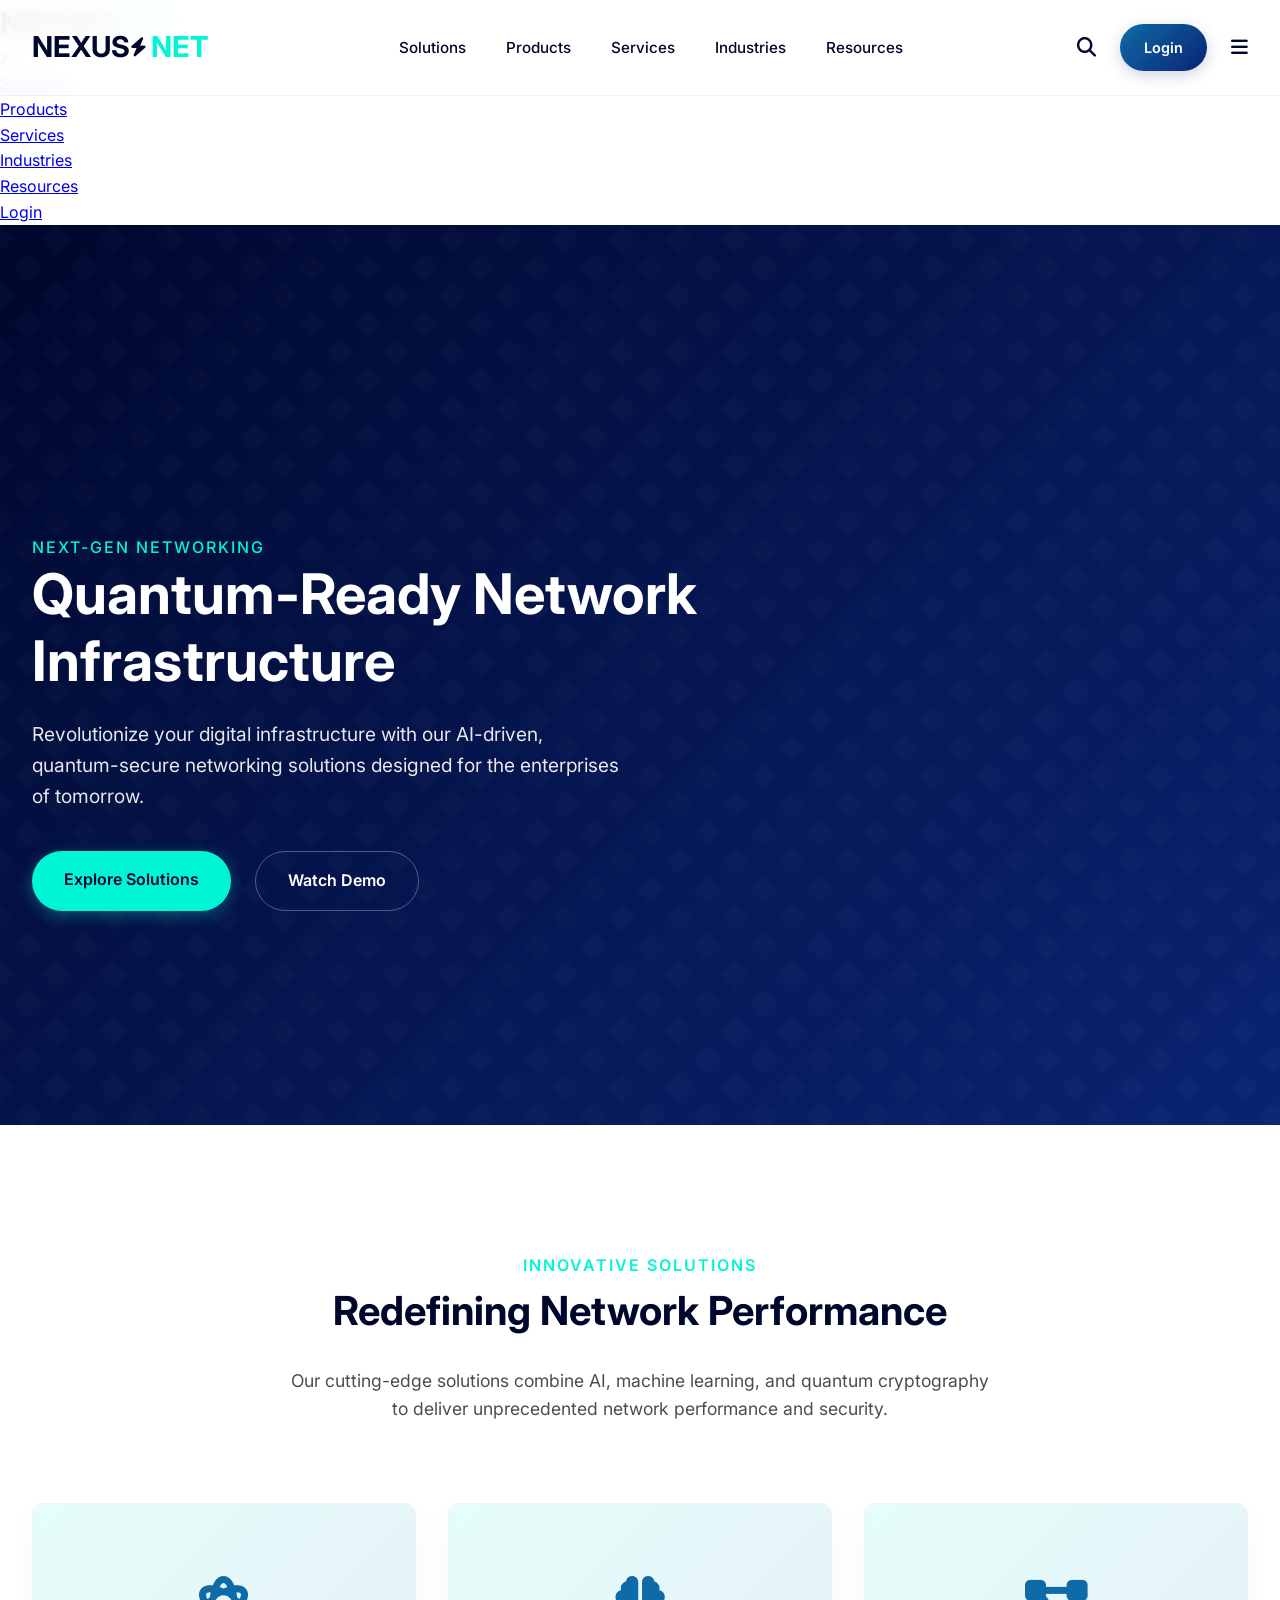
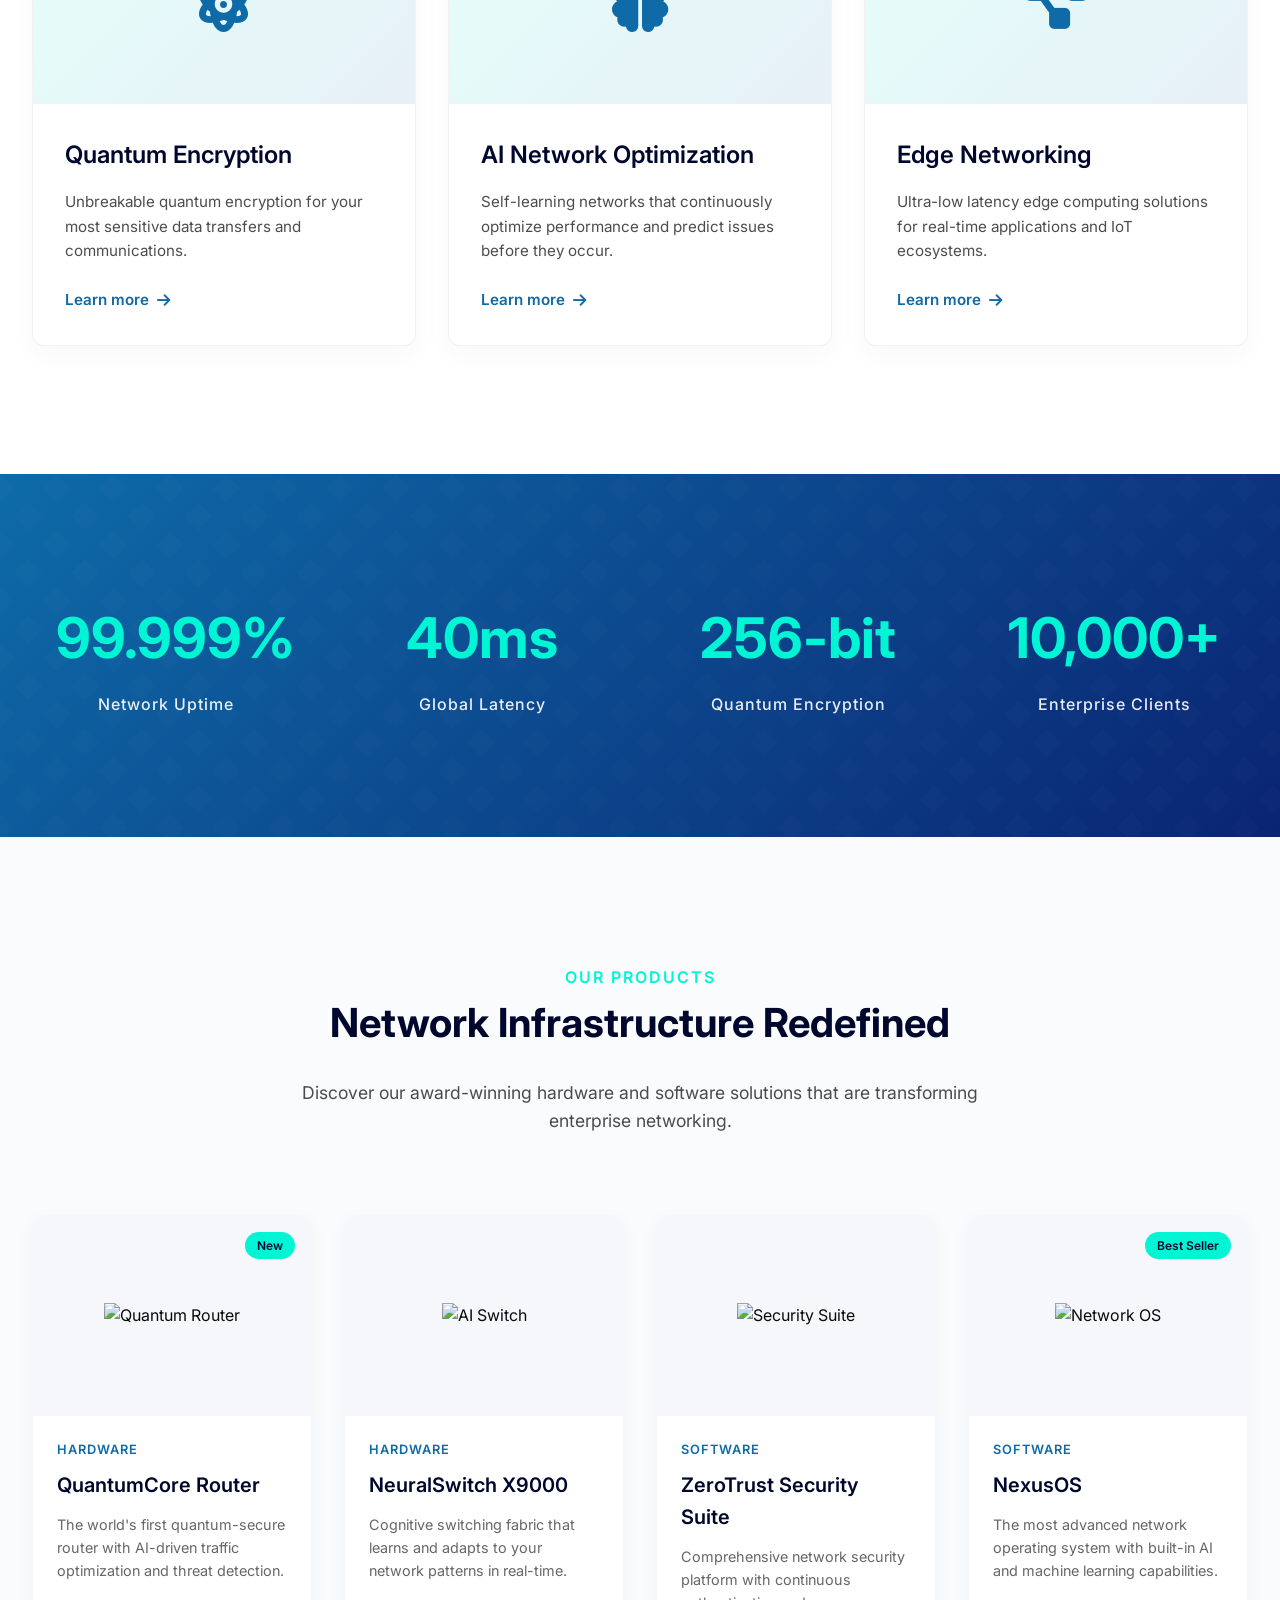
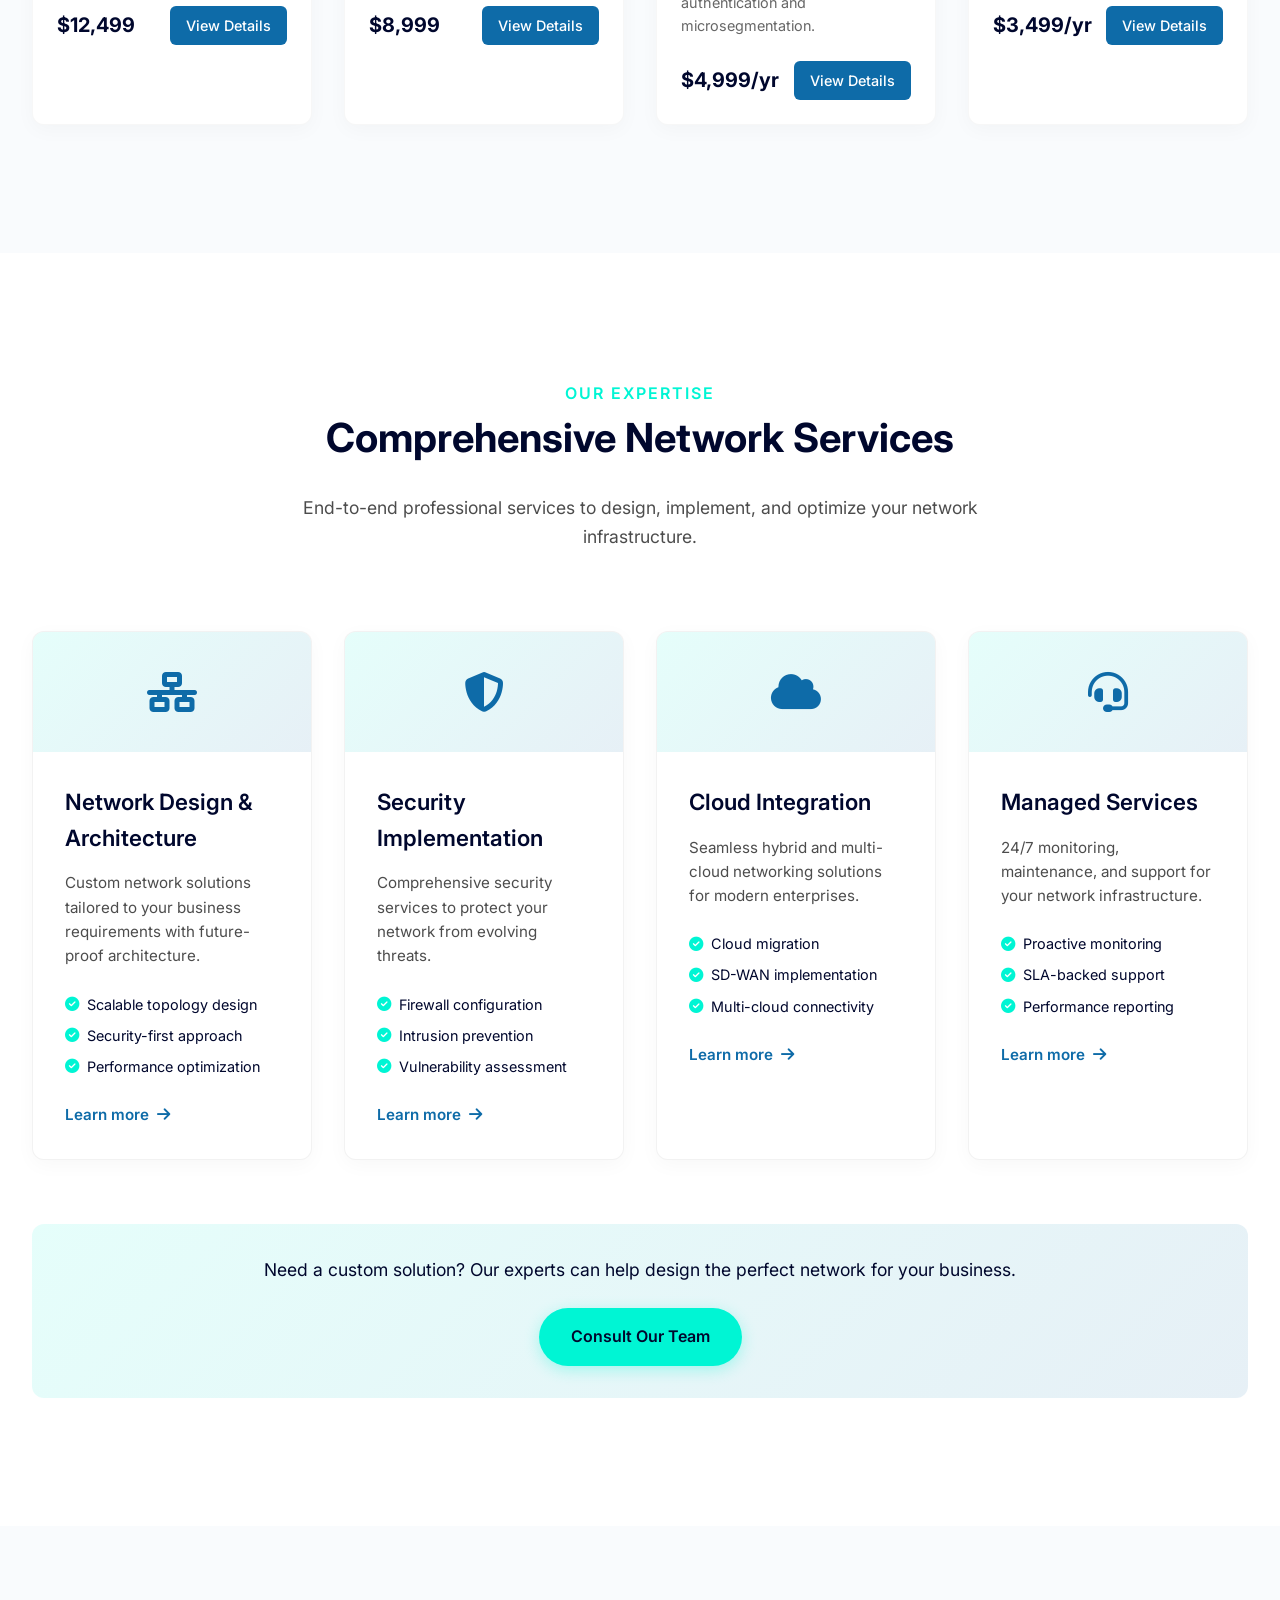
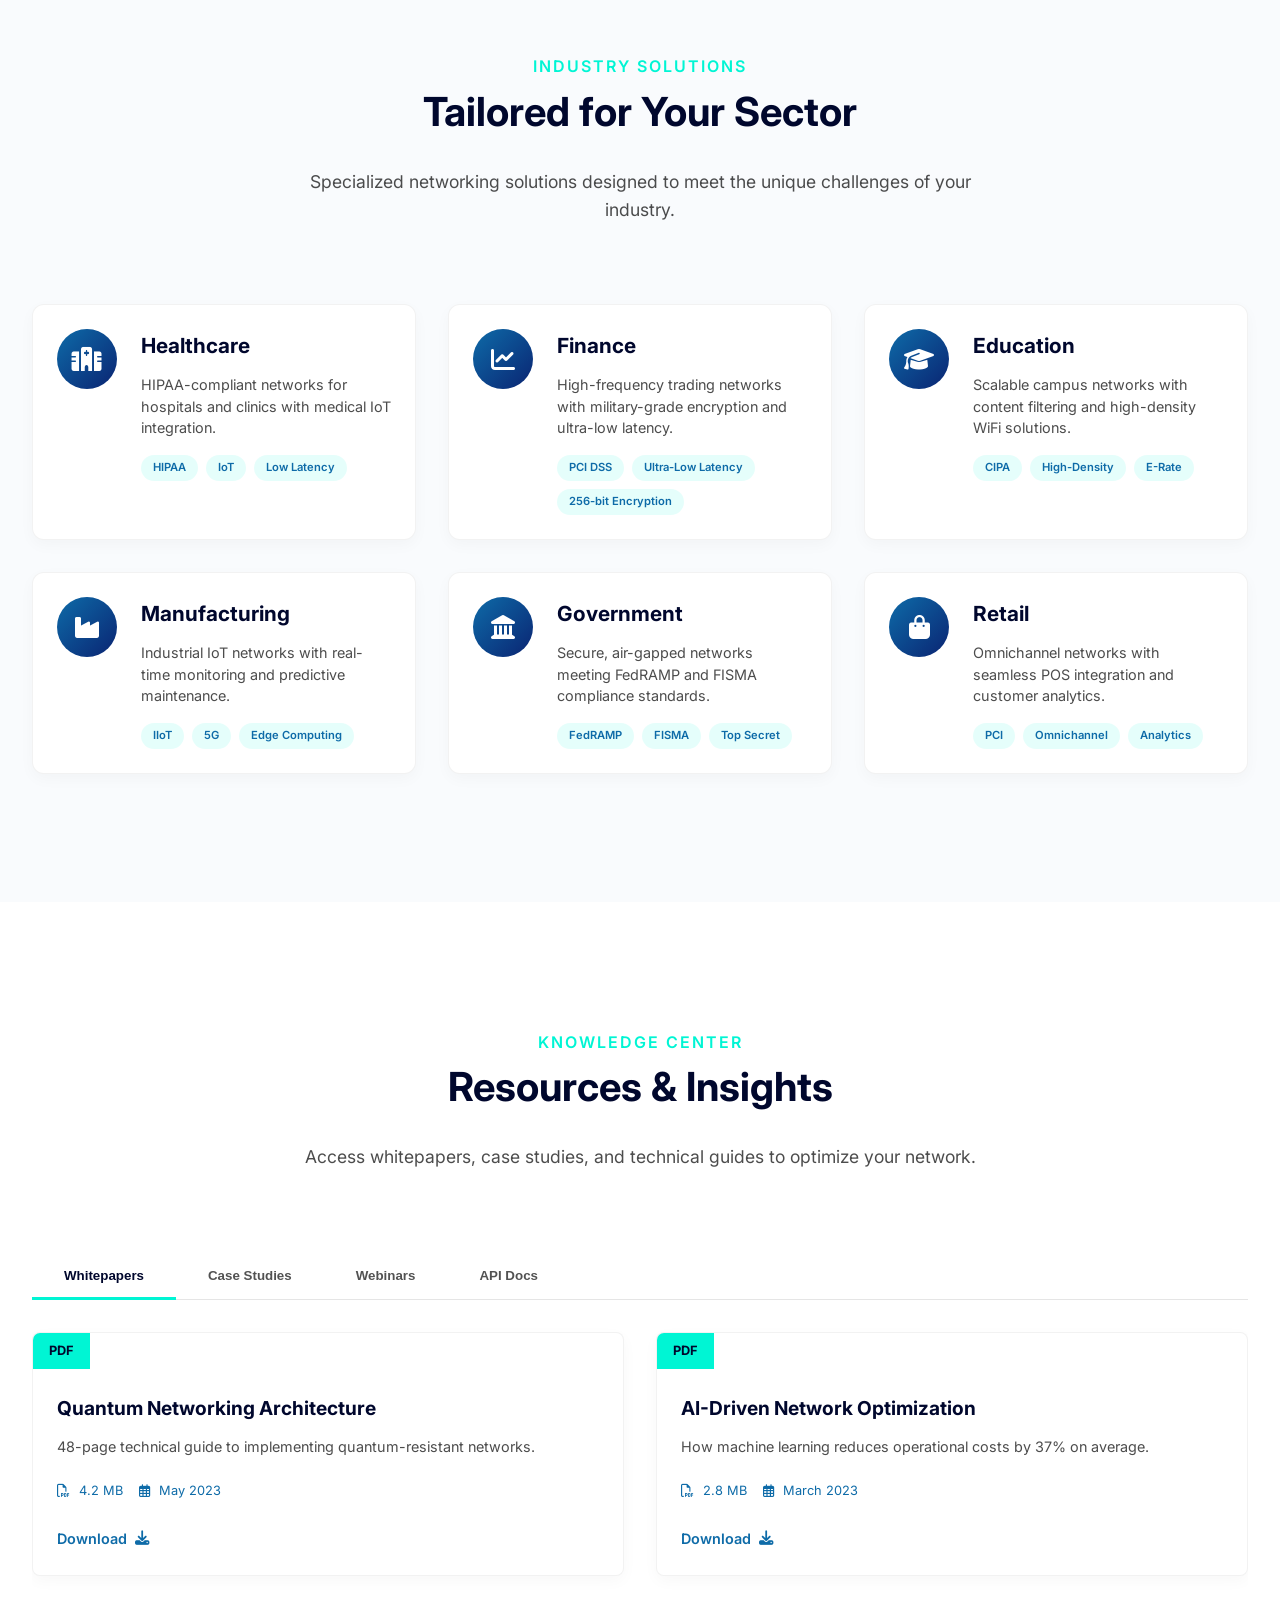
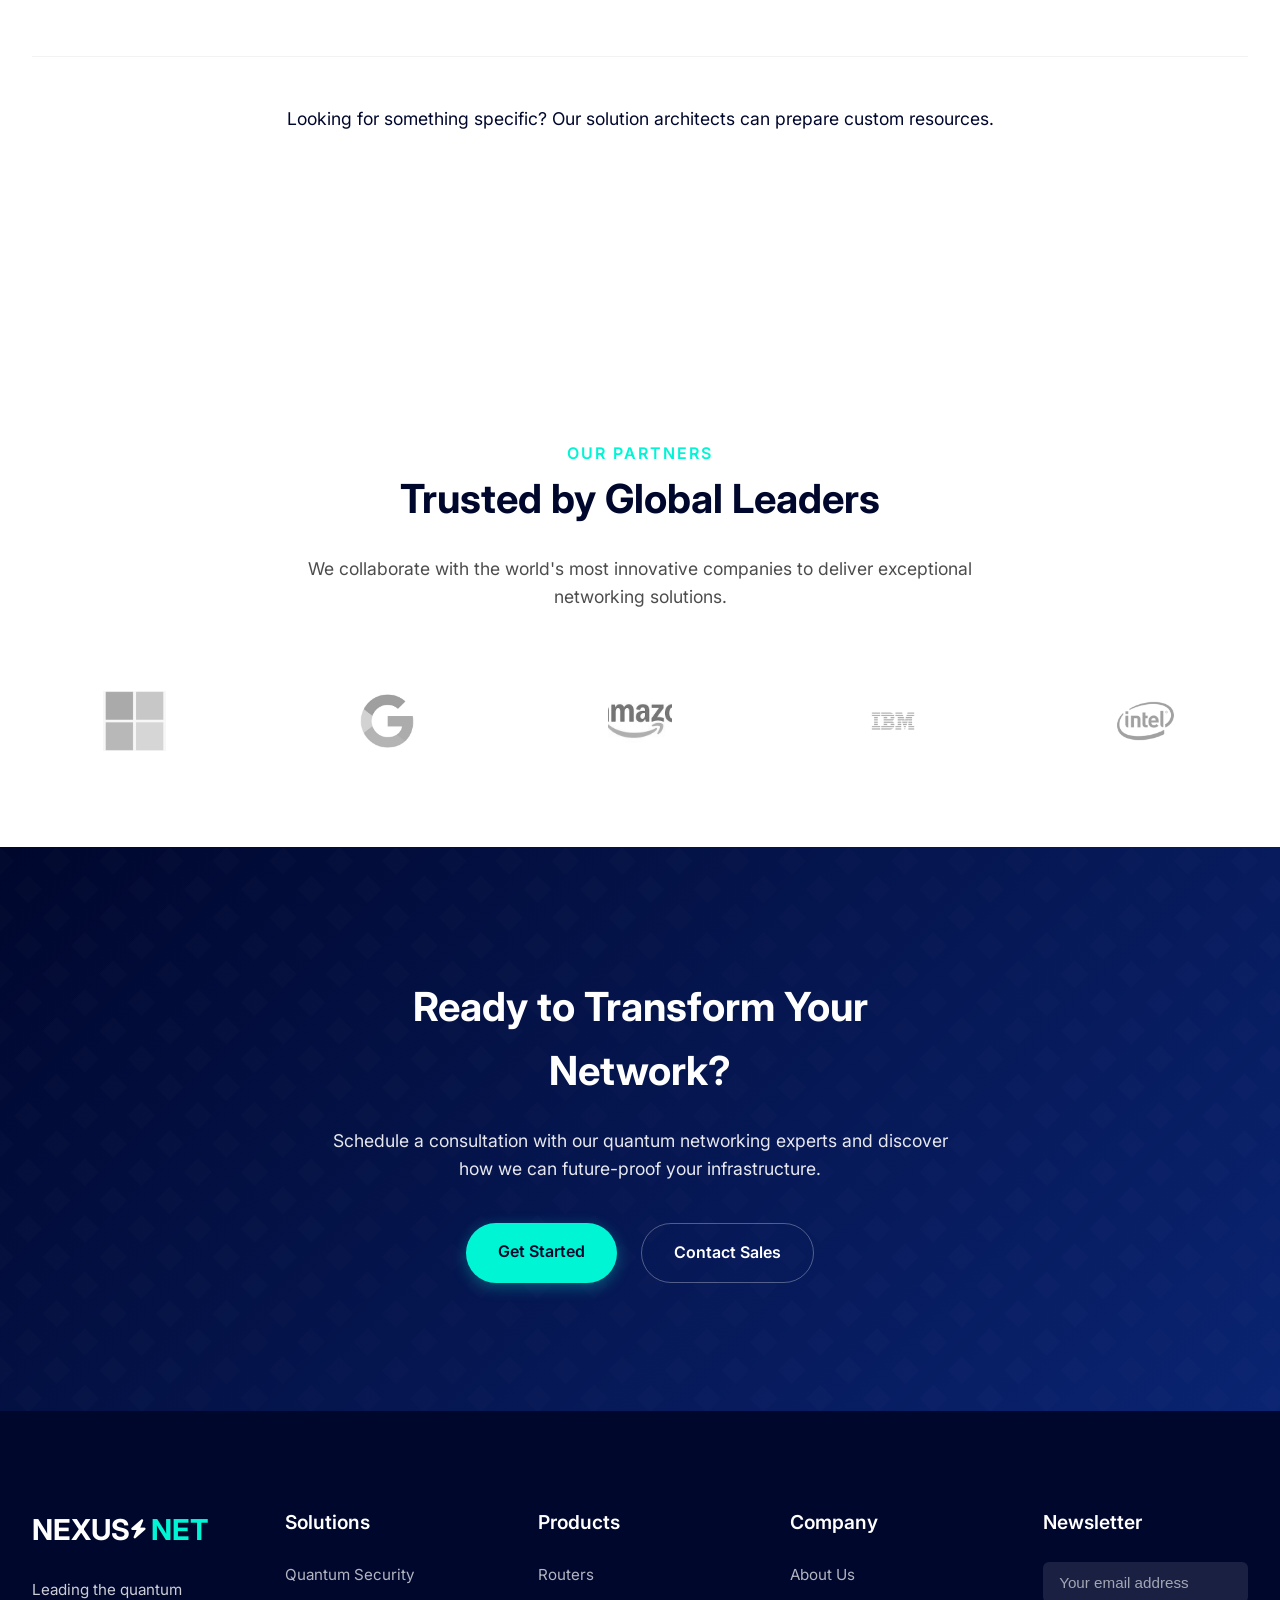
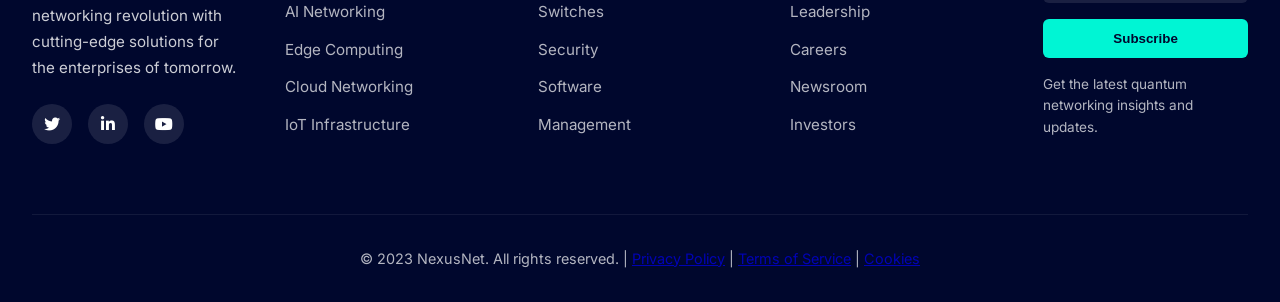
==== commit aec5126e: "Modified index.html" ====
--- a/index.html
+++ b/index.html
@@ -639,8 +639,7 @@
                 <div class="footer-social">
                     <a href="https://x.com/Ridge16352045" target="_blank" class="social-icon"><i class="fab fa-twitter"></i></a>
                     <a href="https://www.linkedin.com/in/ridge-junior-2bb333204/" target="_blank" class="social-icon"><i class="fab fa-linkedin-in"></i></a>
-                    <a href="#" class="social-icon"><i class="fab fa-facebook-f"></i></a>
-                    <a href="#" class="social-icon"><i class="fab fa-youtube"></i></a>
+                    <a href="https://www.youtube.com/@studiocodex-ridge" target="_blank" class="social-icon"><i class="fab fa-youtube"></i></a>
                 </div>
             </div>
             <div class="footer-col">
--- a/style.css
+++ b/style.css
@@ -1005,4 +1005,376 @@
                 grid-template-columns: 1fr;
             }
         }
-  +  /* Services Section */
+.services {
+    padding: 8rem 0;
+    background-color: var(--pure-white);
+  }
+  
+  .services-grid {
+    display: grid;
+    grid-template-columns: repeat(auto-fit, minmax(280px, 1fr));
+    gap: 2rem;
+    margin-top: 3rem;
+  }
+  
+  .service-card {
+    background: var(--pure-white);
+    border-radius: 12px;
+    overflow: hidden;
+    box-shadow: 0 5px 20px rgba(0, 0, 0, 0.03);
+    transition: var(--transition);
+    border: 1px solid rgba(0, 0, 0, 0.05);
+  }
+  
+  .service-card:hover {
+    transform: translateY(-5px);
+    box-shadow: 0 10px 30px rgba(0, 0, 0, 0.08);
+  }
+  
+  .service-icon {
+    height: 120px;
+    display: flex;
+    align-items: center;
+    justify-content: center;
+    background: linear-gradient(135deg, rgba(0, 245, 212, 0.1), rgba(14, 107, 168, 0.1));
+    color: var(--electric-blue);
+    font-size: 2.5rem;
+  }
+  
+  .service-content {
+    padding: 2rem;
+  }
+  
+  .service-title {
+    font-size: 1.4rem;
+    font-weight: 600;
+    color: var(--quantum-blue);
+    margin-bottom: 1rem;
+  }
+  
+  .service-description {
+    color: rgba(0, 0, 0, 0.7);
+    margin-bottom: 1.5rem;
+    font-size: 0.95rem;
+    line-height: 1.6;
+  }
+  
+  .service-features {
+    list-style: none;
+    margin-bottom: 1.5rem;
+  }
+  
+  .service-features li {
+    margin-bottom: 0.5rem;
+    font-size: 0.9rem;
+    color: var(--quantum-blue);
+    display: flex;
+    align-items: center;
+  }
+  
+  .service-features i {
+    color: var(--cyber-teal);
+    margin-right: 0.5rem;
+    font-size: 0.9rem;
+  }
+  
+  .service-link {
+    display: inline-flex;
+    align-items: center;
+    color: var(--electric-blue);
+    font-weight: 600;
+    font-size: 0.95rem;
+    text-decoration: none;
+    transition: var(--transition);
+  }
+  
+  .service-link i {
+    margin-left: 0.5rem;
+    transition: var(--transition);
+  }
+  
+  .service-link:hover {
+    color: var(--cyber-teal);
+  }
+  
+  .service-link:hover i {
+    transform: translateX(3px);
+  }
+  
+  .services-cta {
+    text-align: center;
+    margin-top: 4rem;
+    padding: 2rem;
+    background: linear-gradient(135deg, rgba(0, 245, 212, 0.1), rgba(14, 107, 168, 0.1));
+    border-radius: 12px;
+  }
+  
+  .services-cta p {
+    font-size: 1.1rem;
+    color: var(--quantum-blue);
+    margin-bottom: 1.5rem;
+  }
+  
+  /* Responsive Adjustments */
+  @media (max-width: 768px) {
+    .services-grid {
+      grid-template-columns: 1fr;
+    }
+    
+    .service-card {
+      max-width: 400px;
+      margin: 0 auto;
+    }
+    
+    .services-cta {
+      padding: 1.5rem;
+    }
+  }
+  /* Industries Section */
+.industries {
+    padding: 8rem 0;
+    background-color: #f9fbfd;
+  }
+  
+  .industries-grid {
+    display: grid;
+    grid-template-columns: repeat(auto-fit, minmax(300px, 1fr));
+    gap: 2rem;
+    margin-top: 3rem;
+  }
+  
+  .industry-card {
+    background: var(--pure-white);
+    border-radius: 12px;
+    overflow: hidden;
+    box-shadow: 0 5px 15px rgba(0, 0, 0, 0.03);
+    transition: var(--transition);
+    display: flex;
+    padding: 1.5rem;
+    border: 1px solid rgba(0, 0, 0, 0.05);
+  }
+  
+  .industry-card:hover {
+    transform: translateY(-5px);
+    box-shadow: 0 10px 25px rgba(0, 0, 0, 0.08);
+  }
+  
+  .industry-icon {
+    width: 60px;
+    height: 60px;
+    background: linear-gradient(135deg, var(--electric-blue), var(--neon-blue));
+    color: white;
+    border-radius: 50%;
+    display: flex;
+    align-items: center;
+    justify-content: center;
+    font-size: 1.5rem;
+    flex-shrink: 0;
+    margin-right: 1.5rem;
+  }
+  
+  .industry-content {
+    flex: 1;
+  }
+  
+  .industry-content h3 {
+    font-size: 1.3rem;
+    margin-bottom: 0.75rem;
+    color: var(--quantum-blue);
+  }
+  
+  .industry-content p {
+    font-size: 0.9rem;
+    color: rgba(0, 0, 0, 0.7);
+    margin-bottom: 1rem;
+    line-height: 1.5;
+  }
+  
+  .industry-badges {
+    display: flex;
+    flex-wrap: wrap;
+    gap: 0.5rem;
+  }
+  
+  .industry-badges span {
+    background: rgba(0, 245, 212, 0.1);
+    color: var(--electric-blue);
+    padding: 0.25rem 0.75rem;
+    border-radius: 50px;
+    font-size: 0.7rem;
+    font-weight: 600;
+  }
+  
+  /* Resources Section */
+  .resources {
+    padding: 8rem 0;
+    background-color: var(--pure-white);
+  }
+  
+  .resources-tabs {
+    margin-top: 3rem;
+    border-radius: 12px;
+    overflow: hidden;
+  }
+  
+  .tab-buttons {
+    display: flex;
+    border-bottom: 1px solid rgba(0, 0, 0, 0.1);
+  }
+  
+  .tab-btn {
+    padding: 1rem 2rem;
+    background: none;
+    border: none;
+    font-weight: 600;
+    color: var(--dark-matter);
+    opacity: 0.7;
+    cursor: pointer;
+    position: relative;
+    transition: var(--transition);
+  }
+  
+  .tab-btn:after {
+    content: '';
+    position: absolute;
+    bottom: -1px;
+    left: 0;
+    width: 0;
+    height: 3px;
+    background: var(--cyber-teal);
+    transition: var(--transition);
+  }
+  
+  .tab-btn.active {
+    opacity: 1;
+    color: var(--quantum-blue);
+  }
+  
+  .tab-btn.active:after {
+    width: 100%;
+  }
+  
+  .tab-content {
+    display: none;
+    padding: 2rem 0;
+  }
+  
+  .tab-content.active {
+    display: block;
+  }
+  
+  .resource-grid {
+    display: grid;
+    grid-template-columns: repeat(auto-fit, minmax(300px, 1fr));
+    gap: 2rem;
+  }
+  
+  .resource-card {
+    background: var(--pure-white);
+    border-radius: 8px;
+    overflow: hidden;
+    box-shadow: 0 5px 15px rgba(0, 0, 0, 0.03);
+    transition: var(--transition);
+    border: 1px solid rgba(0, 0, 0, 0.05);
+  }
+  
+  .resource-card:hover {
+    transform: translateY(-3px);
+    box-shadow: 0 8px 25px rgba(0, 0, 0, 0.08);
+  }
+  
+  .resource-badge {
+    background: var(--cyber-teal);
+    color: var(--quantum-blue);
+    padding: 0.5rem 1rem;
+    font-size: 0.8rem;
+    font-weight: 700;
+    display: inline-block;
+  }
+  
+  .resource-content {
+    padding: 1.5rem;
+  }
+  
+  .resource-content h3 {
+    font-size: 1.2rem;
+    margin-bottom: 0.75rem;
+    color: var(--quantum-blue);
+  }
+  
+  .resource-content p {
+    font-size: 0.9rem;
+    color: rgba(0, 0, 0, 0.7);
+    margin-bottom: 1.5rem;
+    line-height: 1.5;
+  }
+  
+  .resource-meta {
+    display: flex;
+    gap: 1rem;
+    margin-bottom: 1.5rem;
+    font-size: 0.8rem;
+    color: var(--electric-blue);
+  }
+  
+  .resource-meta i {
+    margin-right: 0.3rem;
+  }
+  
+  .resource-link {
+    display: inline-flex;
+    align-items: center;
+    color: var(--electric-blue);
+    font-weight: 600;
+    font-size: 0.9rem;
+    text-decoration: none;
+    transition: var(--transition);
+  }
+  
+  .resource-link i {
+    margin-left: 0.5rem;
+    transition: var(--transition);
+  }
+  
+  .resource-link:hover {
+    color: var(--cyber-teal);
+  }
+  
+  .resource-link:hover i {
+    transform: translateX(3px);
+  }
+  
+  .resources-cta {
+    text-align: center;
+    margin-top: 3rem;
+    padding-top: 3rem;
+    border-top: 1px solid rgba(0, 0, 0, 0.05);
+  }
+  
+  .resources-cta p {
+    font-size: 1.1rem;
+    color: var(--quantum-blue);
+    margin-bottom: 1.5rem;
+  }
+  
+  /* Responsive Adjustments */
+  @media (max-width: 768px) {
+    .tab-buttons {
+      overflow-x: auto;
+      padding-bottom: 10px;
+    }
+    
+    .tab-btn {
+      white-space: nowrap;
+    }
+    
+    .industry-card {
+      flex-direction: column;
+    }
+    
+    .industry-icon {
+      margin-right: 0;
+      margin-bottom: 1rem;
+    }
+  }
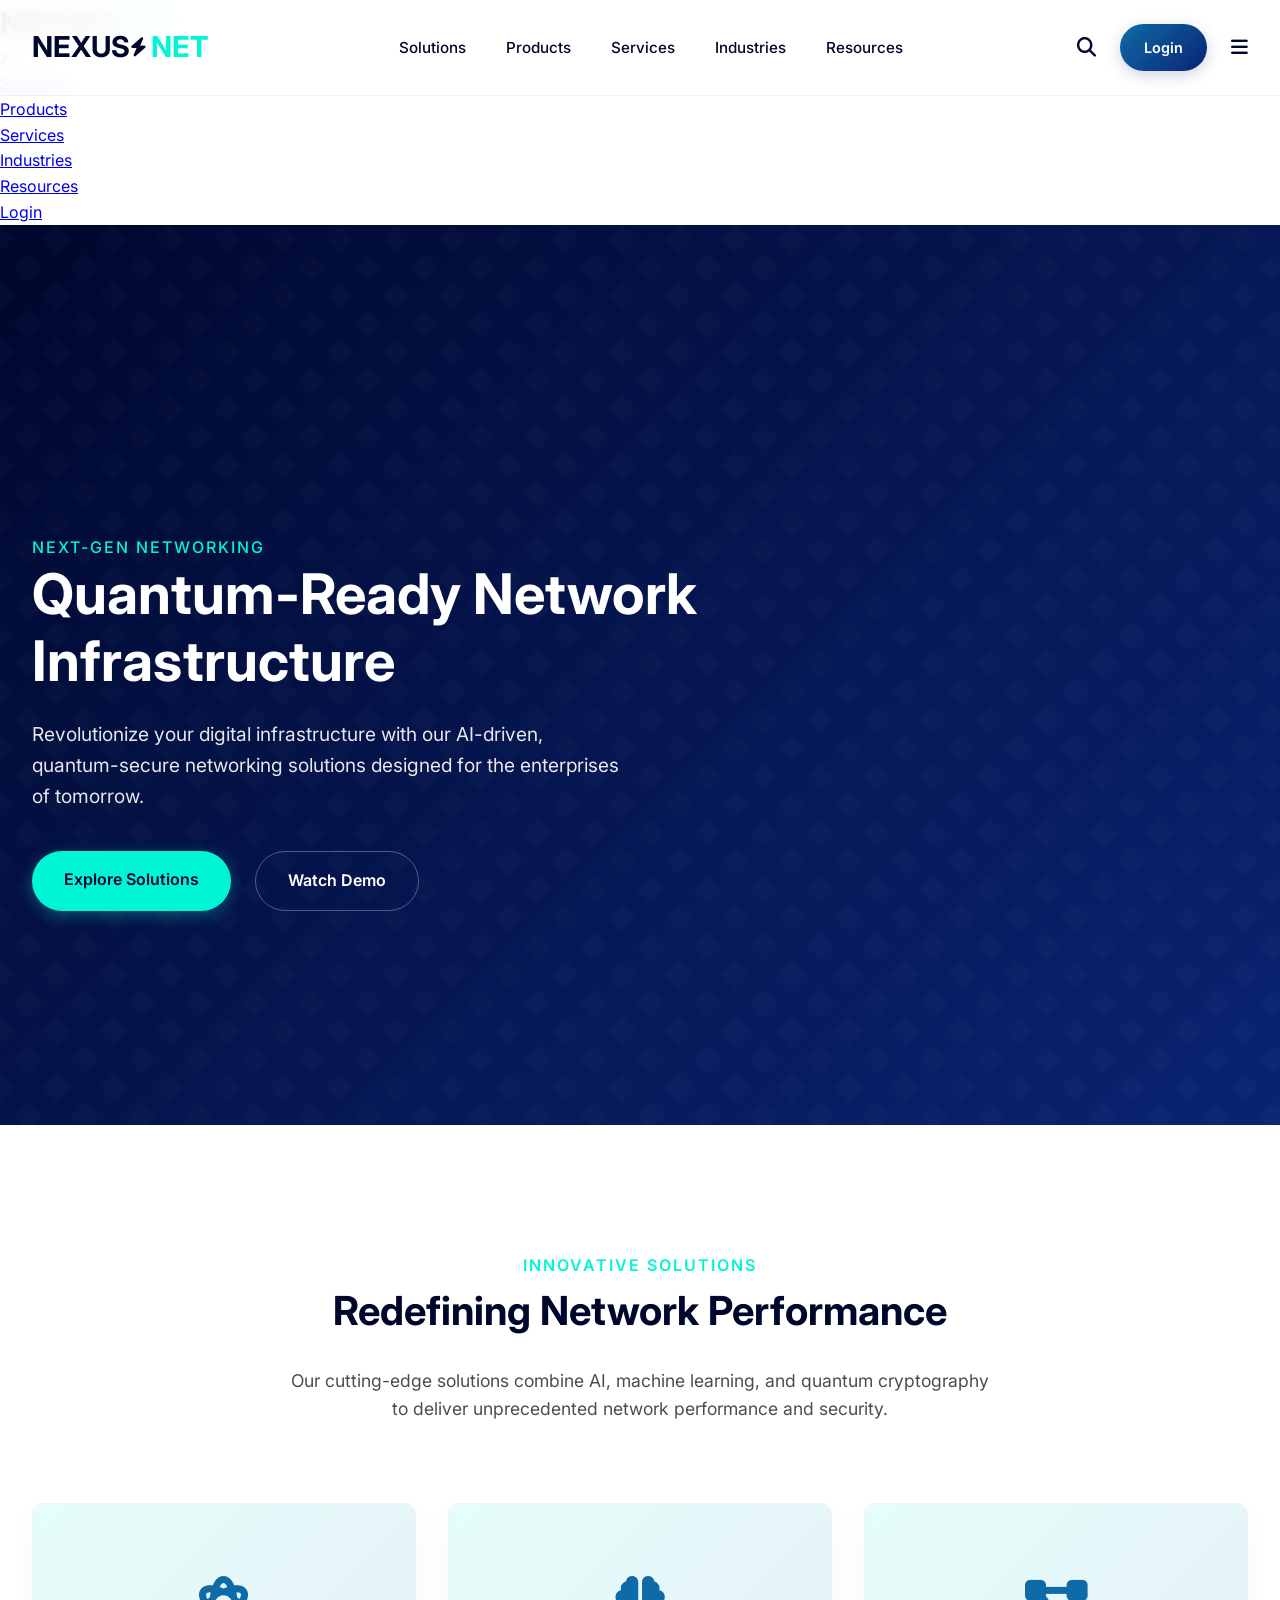
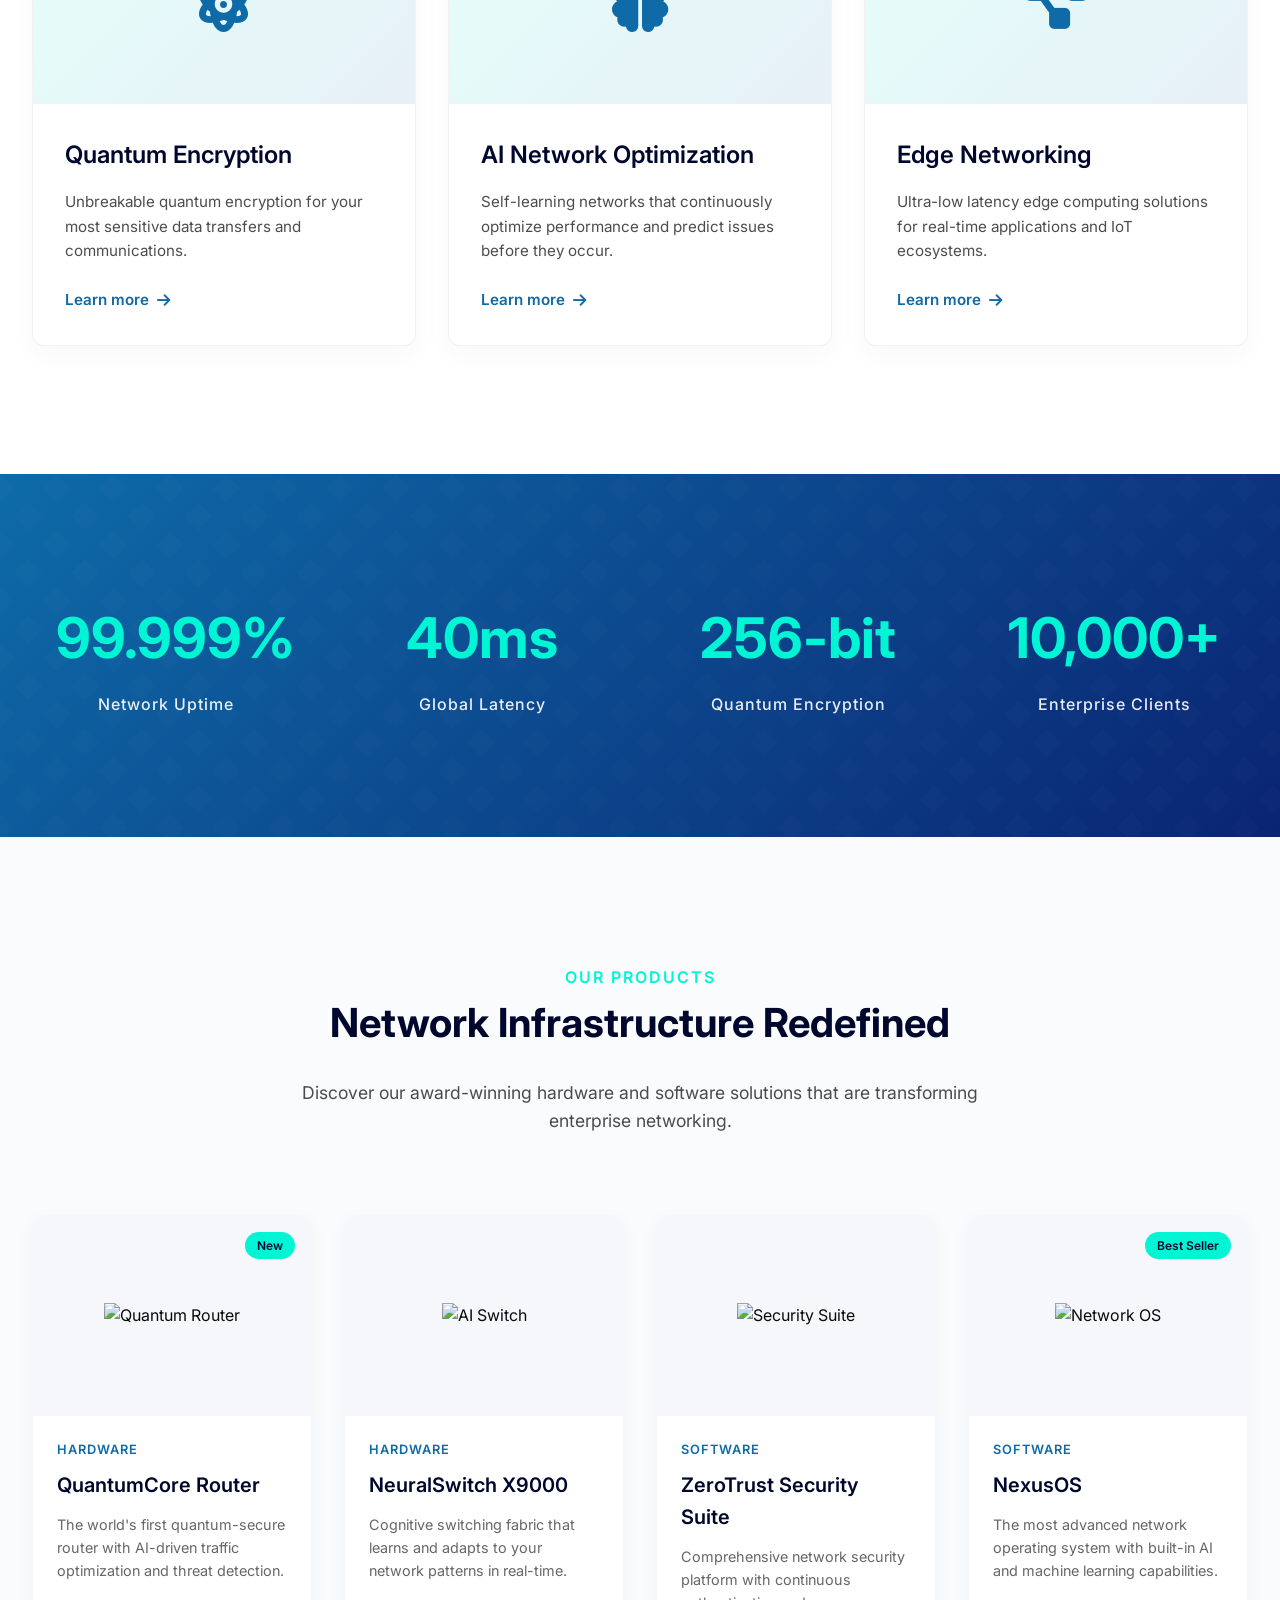
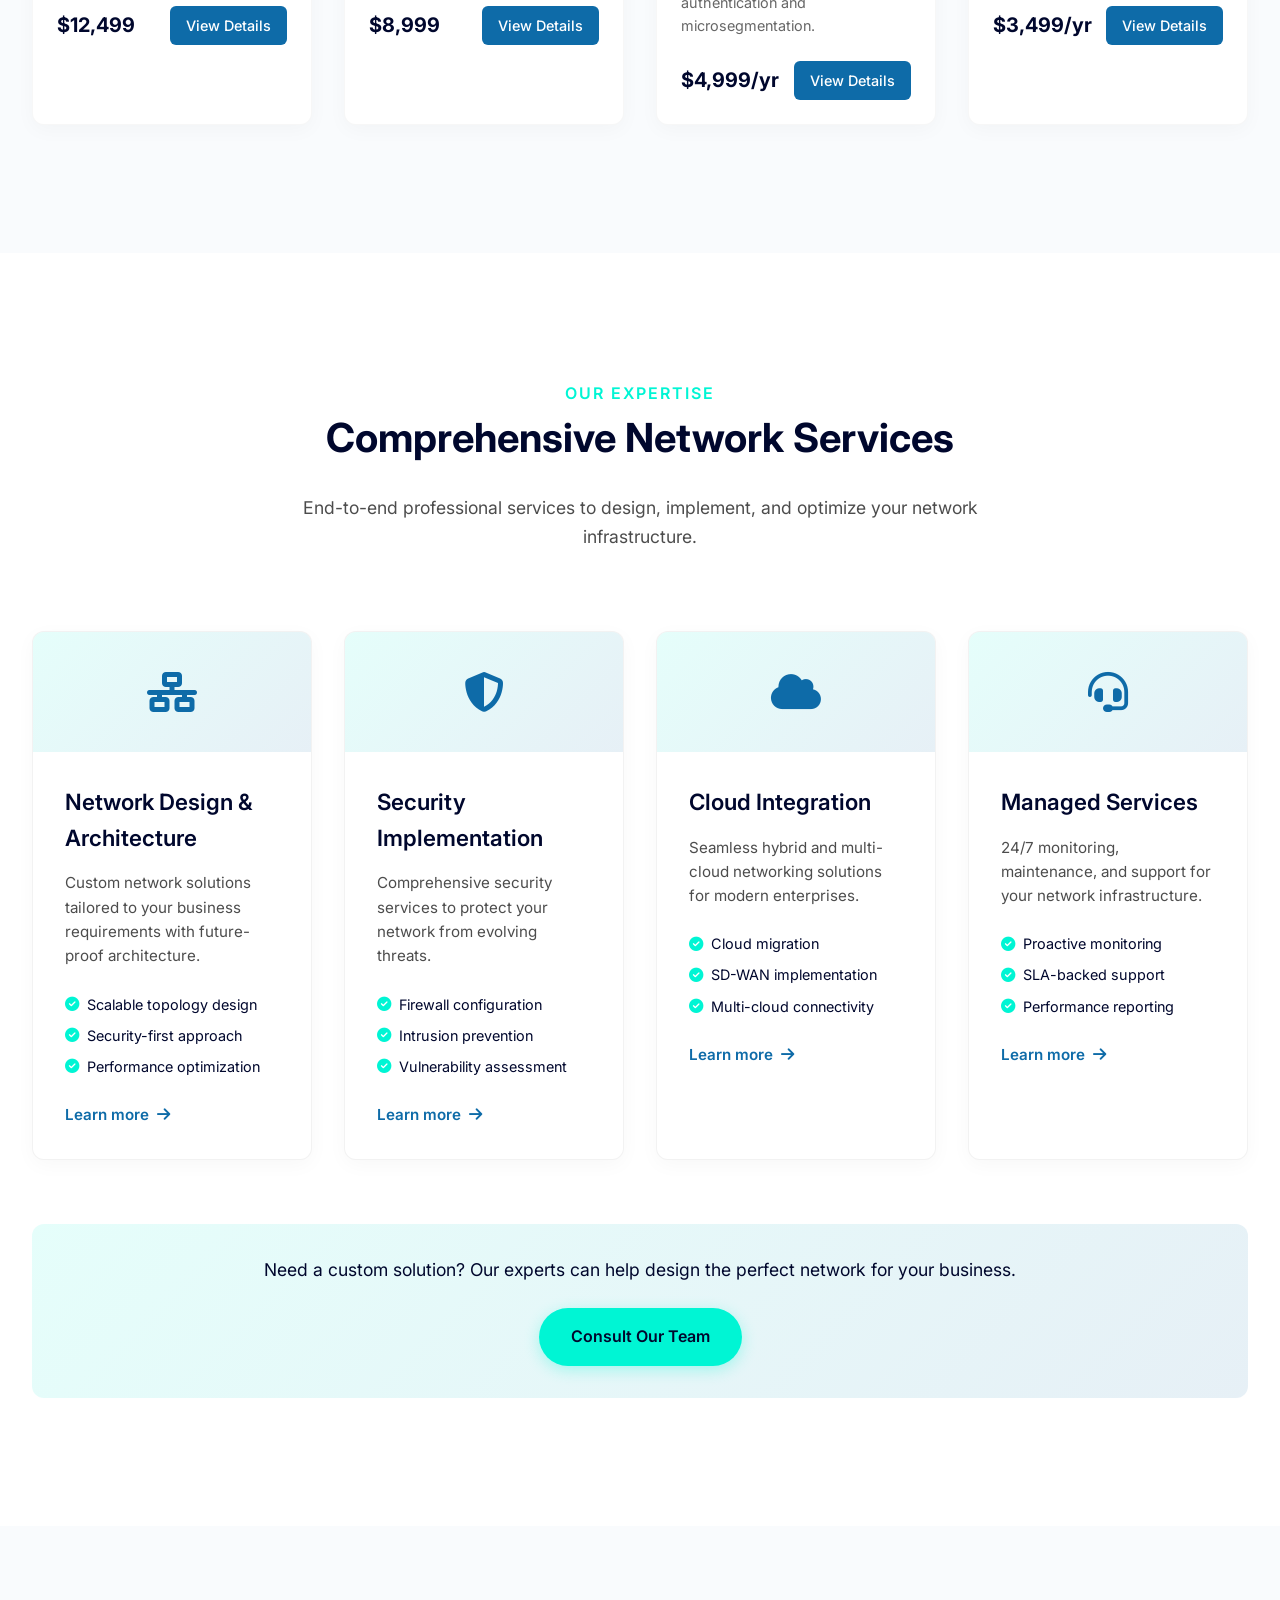
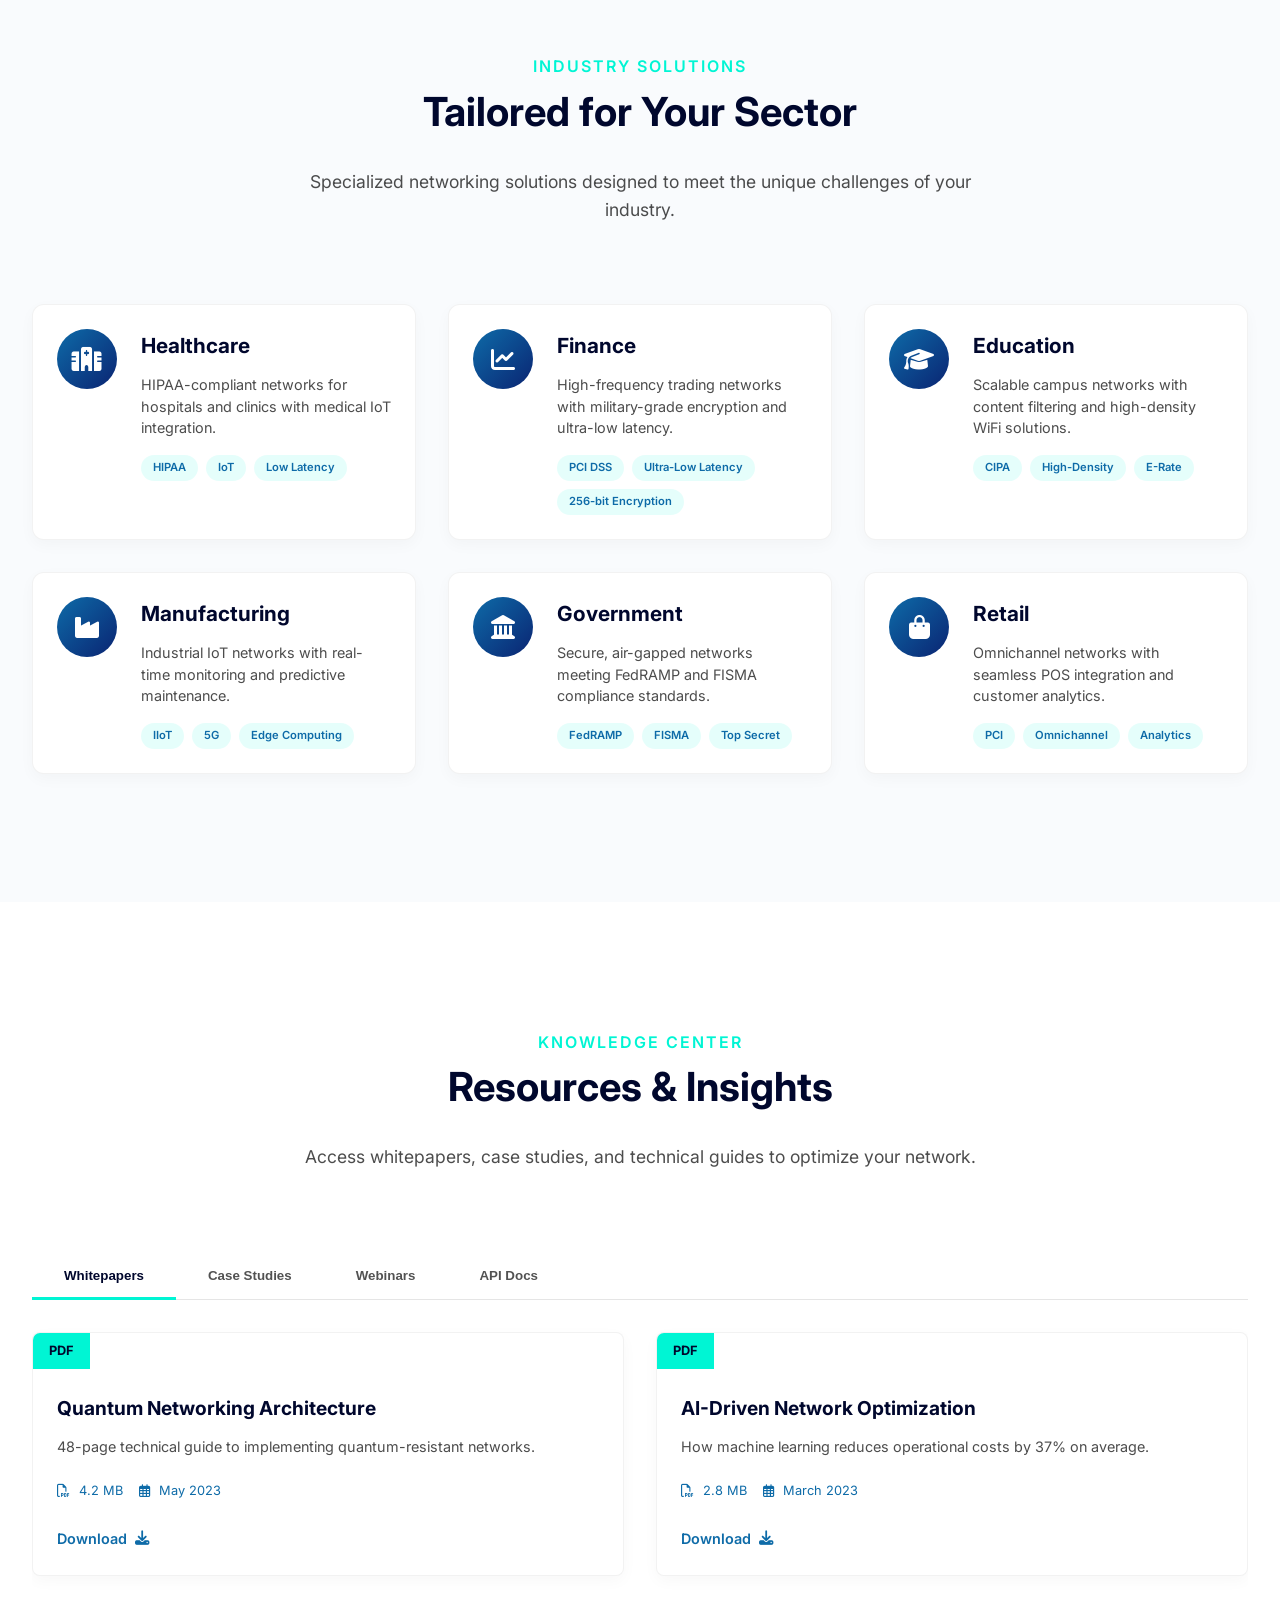
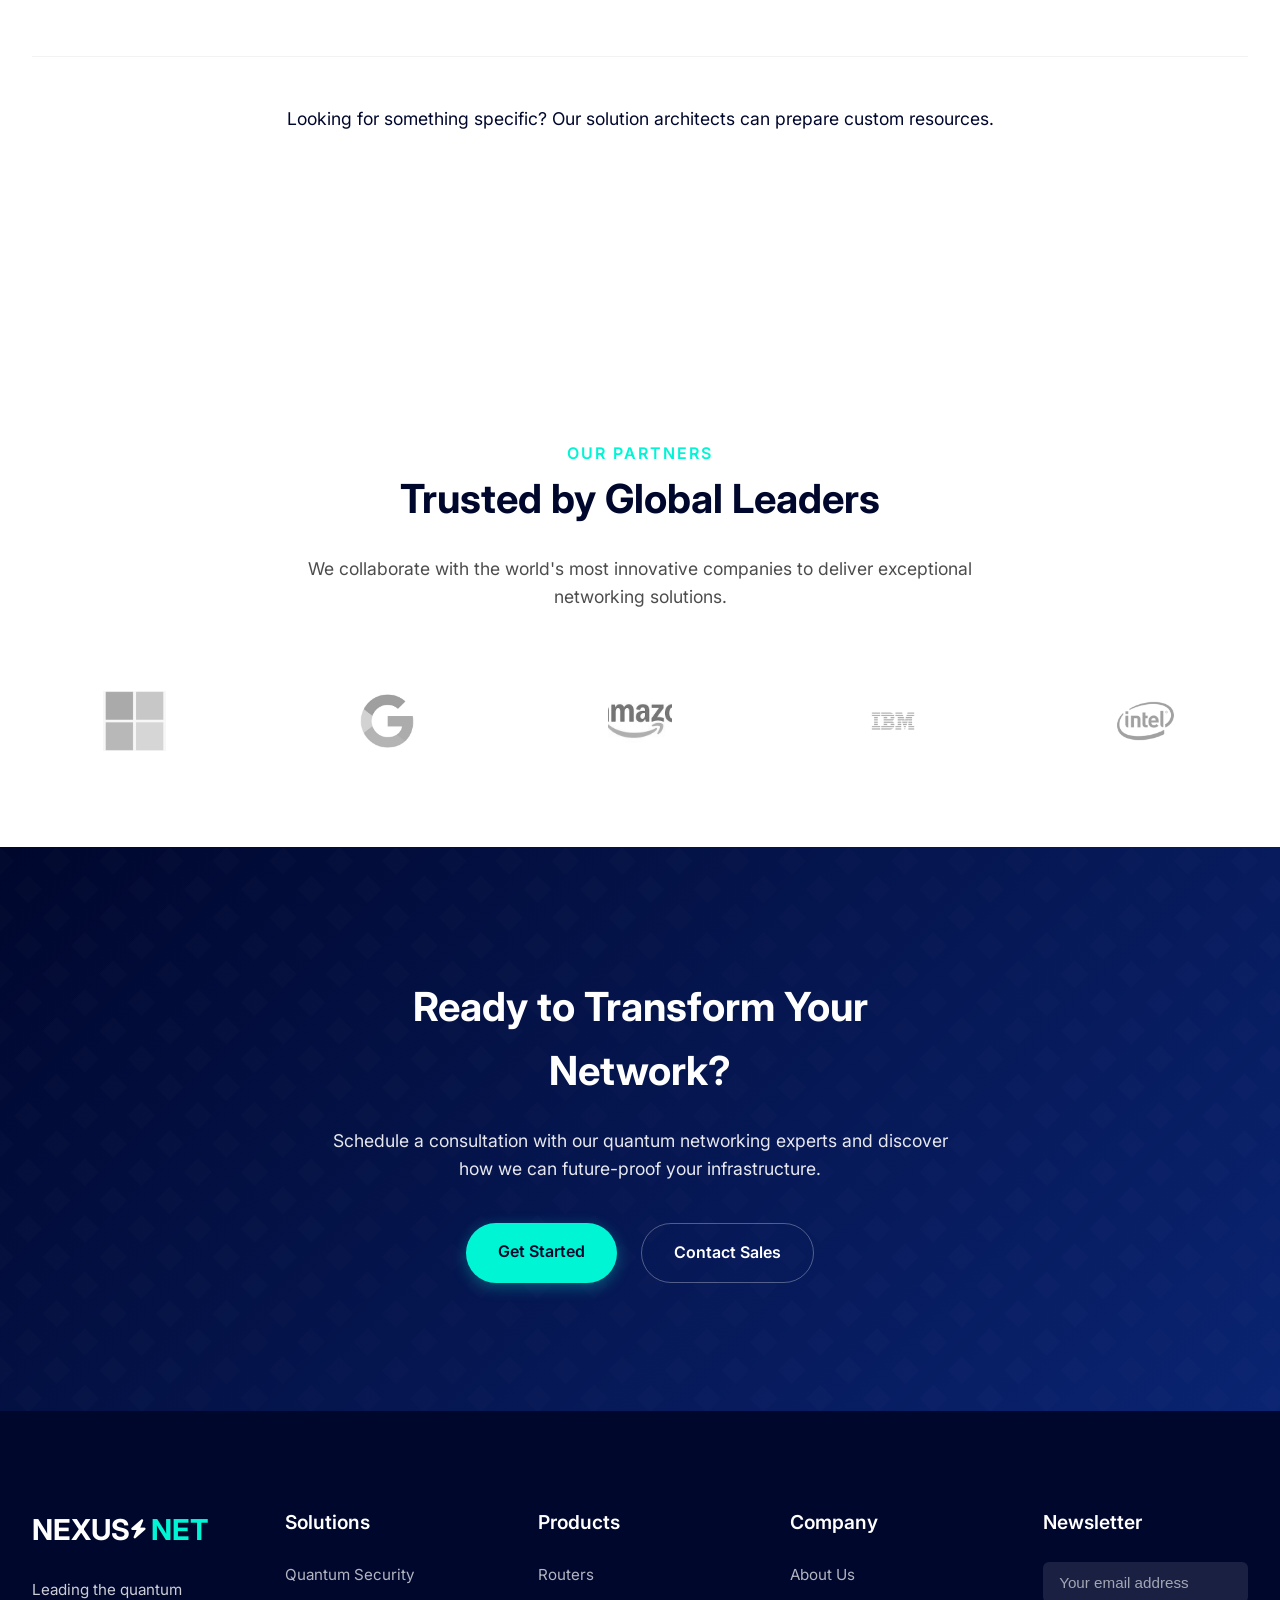
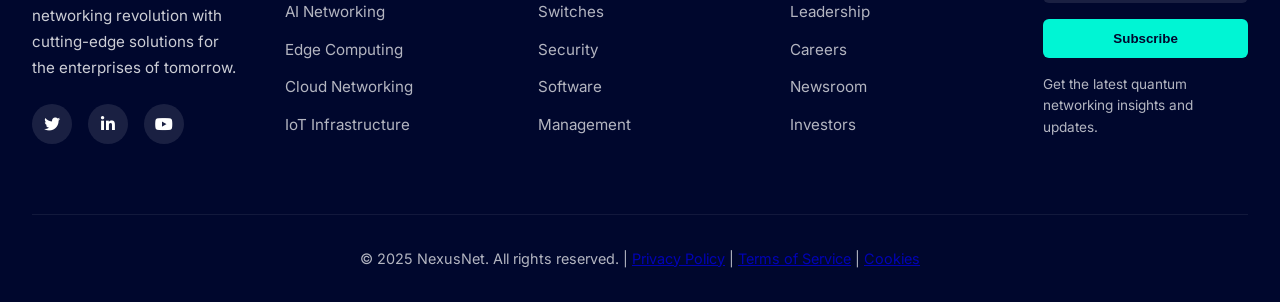
==== commit 8592ddd1: "Updated Index.html" ====
--- a/index.html
+++ b/index.html
@@ -645,19 +645,19 @@
             <div class="footer-col">
                 <h3 class="footer-title">Solutions</h3>
                 <ul class="footer-links">
-                    <li><a href="#">Quantum Security</a></li>
-                    <li><a href="#">AI Networking</a></li>
-                    <li><a href="#">Edge Computing</a></li>
-                    <li><a href="#">Cloud Networking</a></li>
-                    <li><a href="#">IoT Infrastructure</a></li>
+                    <li><a href="https://www.nomios.com/resources/what-is-quantum-security/" target="_blank">Quantum Security</a></li>
+                    <li><a href="https://networklessons.com/cisco/ccna-200-301/ai-and-ml-in-networking" target="_blank">AI Networking</a></li>
+                    <li><a href="https://www.ibm.com/think/topics/edge-computing#:~:text=Edge%20computing%20is%20a%20distributed,times%20and%20better%20bandwidth%20availability." target="_blank">Edge Computing</a></li>
+                    <li><a href="https://www.vmware.com/topics/cloud-networking" target="_blank">Cloud Networking</a></li>
+                    <li><a href="https://www.macrometa.com/iot-infrastructure" target="_blank">IoT Infrastructure</a></li>
                 </ul>
             </div>
             <div class="footer-col">
                 <h3 class="footer-title">Products</h3>
                 <ul class="footer-links">
-                    <li><a href="#">Routers</a></li>
-                    <li><a href="#">Switches</a></li>
-                    <li><a href="#">Security</a></li>
+                    <li><a href="https://www.cisco.com/c/en/us/products/routers/product-listing.html" target="_blank">Routers</a></li>
+                    <li><a href="https://www.cisco.com/site/us/en/products/networking/switches/index.html" target="_blank">Switches</a></li>
+                    <li><a href="https://owasp.org/www-project-top-ten/" target="_blank">Security</a></li>
                     <li><a href="#">Software</a></li>
                     <li><a href="#">Management</a></li>
                 </ul>
@@ -684,7 +684,7 @@
             </div>
         </div>
         <div class="footer-bottom">
-            <p>&copy; 2023 NexusNet. All rights reserved. | <a href="#">Privacy Policy</a> | <a href="#">Terms of Service</a> | <a href="#">Cookies</a></p>
+            <p>&copy; 2025 NexusNet. All rights reserved. | <a href="privacy.html">Privacy Policy</a> | <a href="terms-of-service.html">Terms of Service</a> | <a href="cookies.html">Cookies</a></p>
         </div>
     </div>
 </footer>
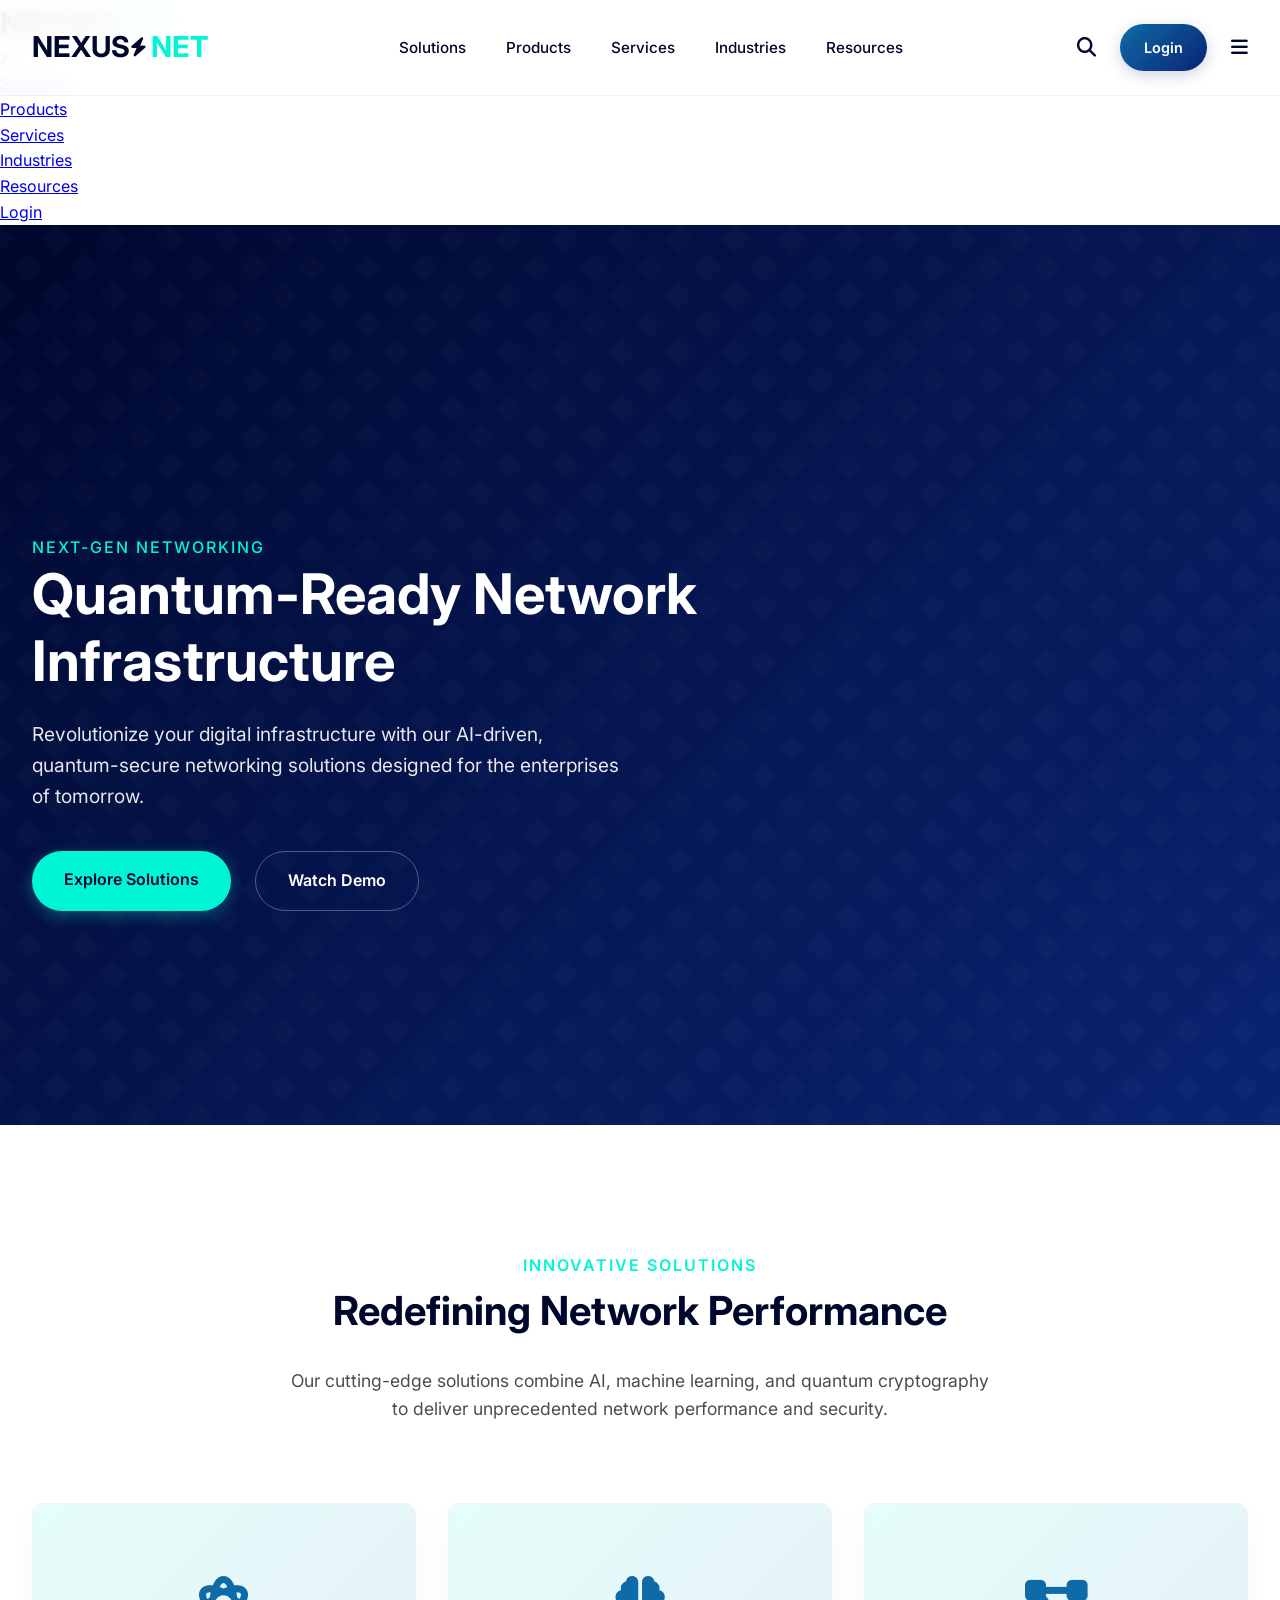
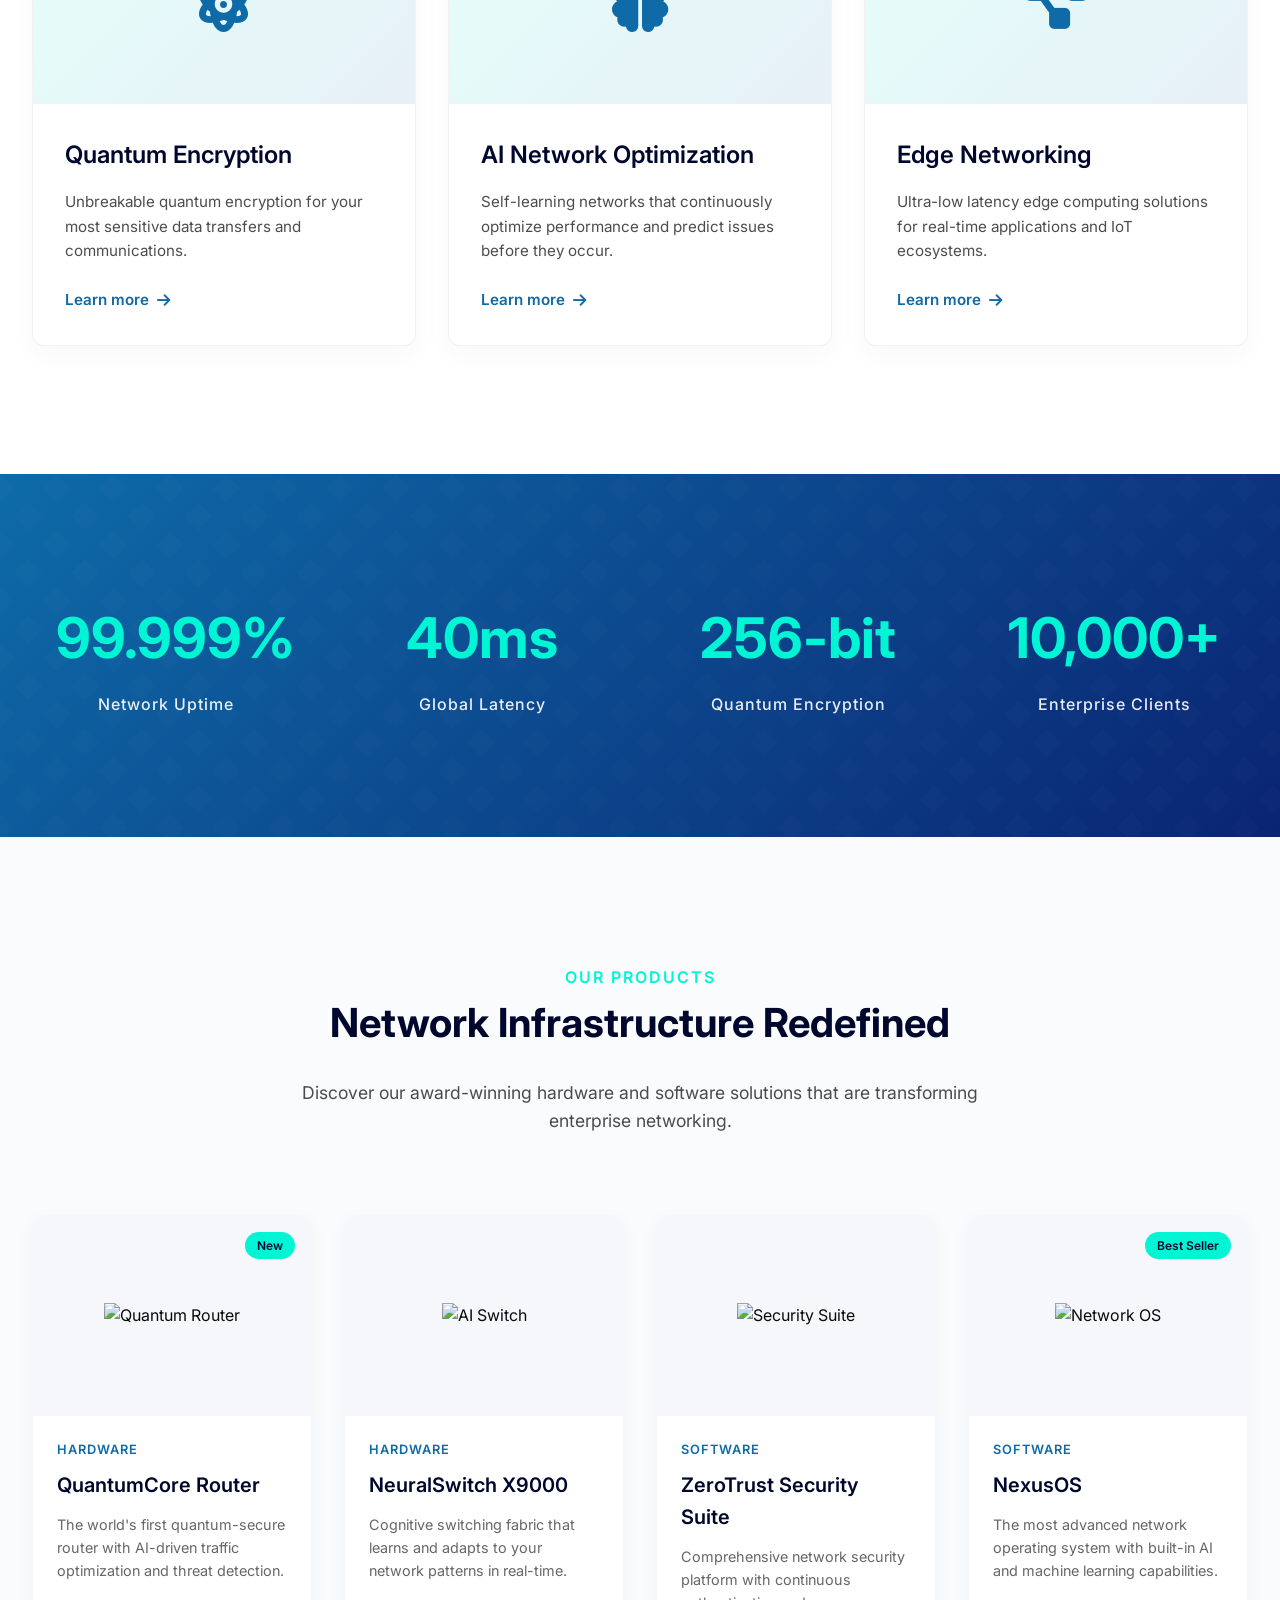
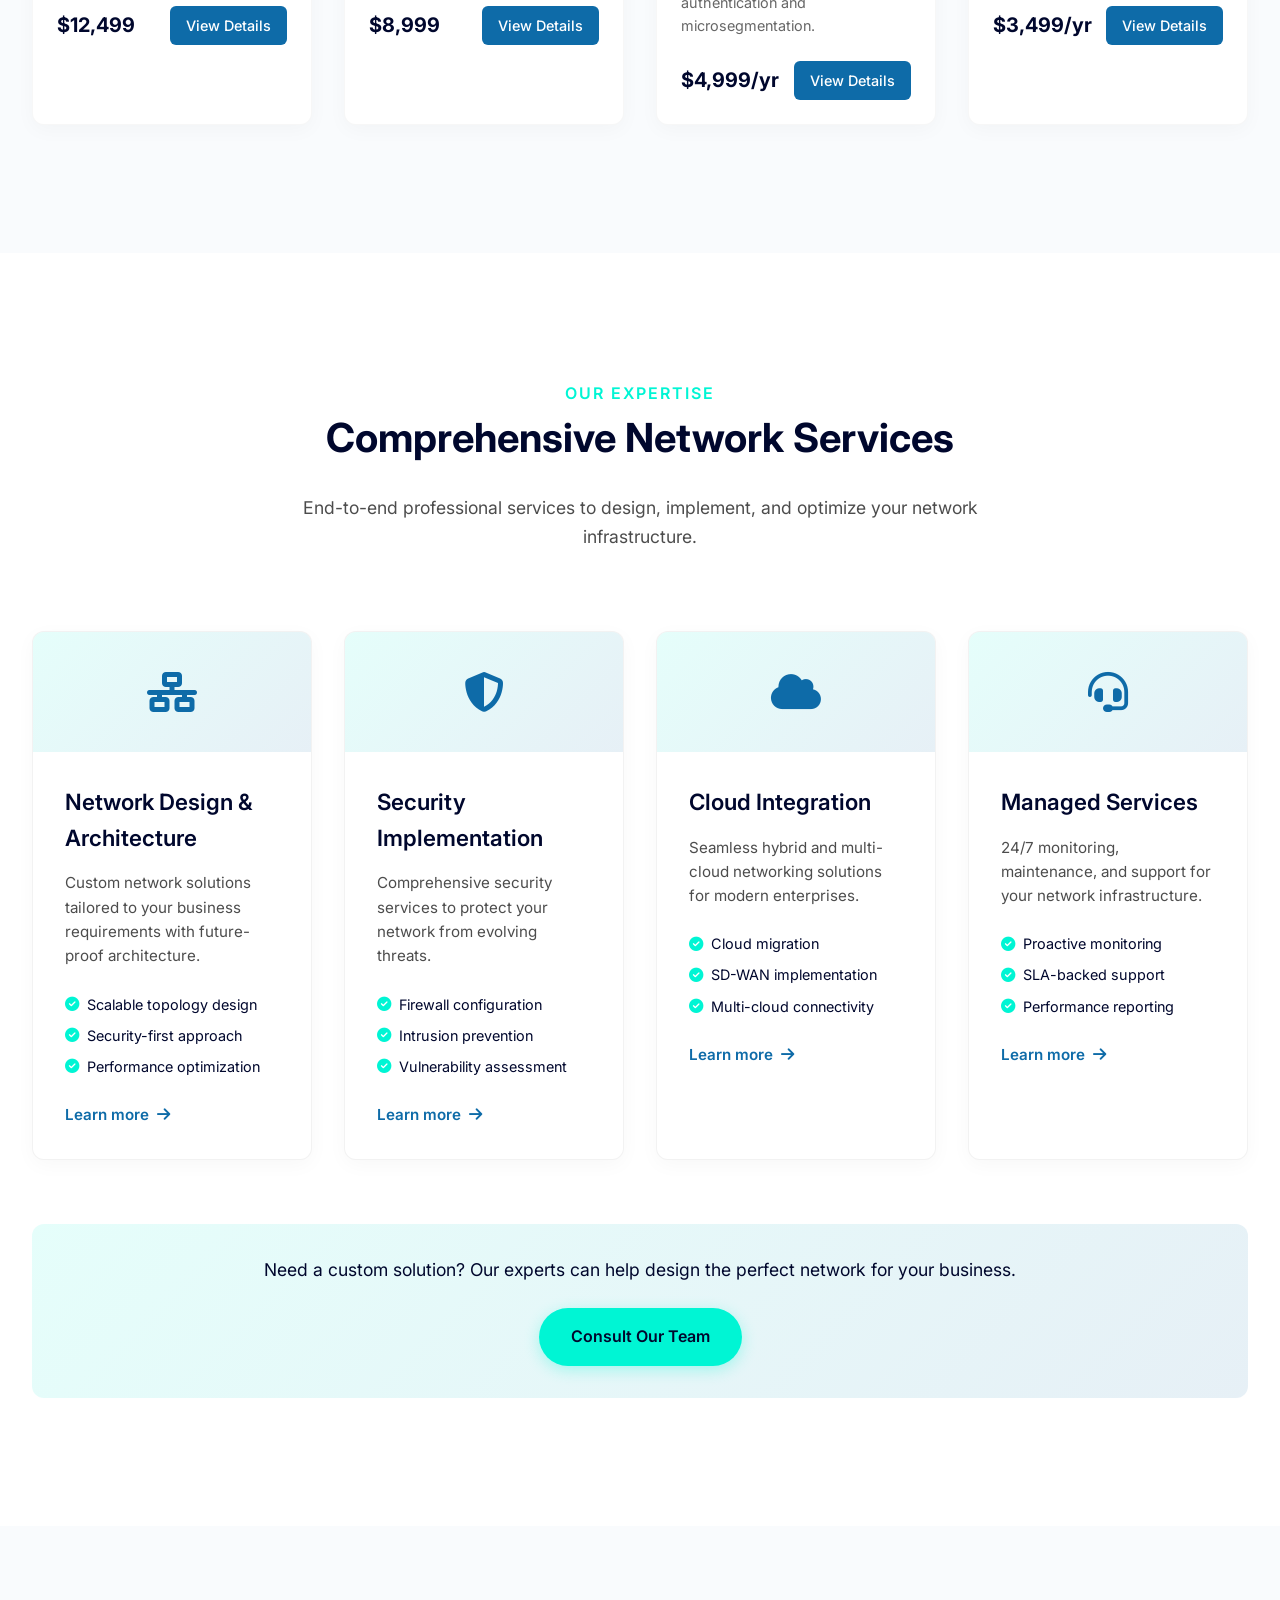
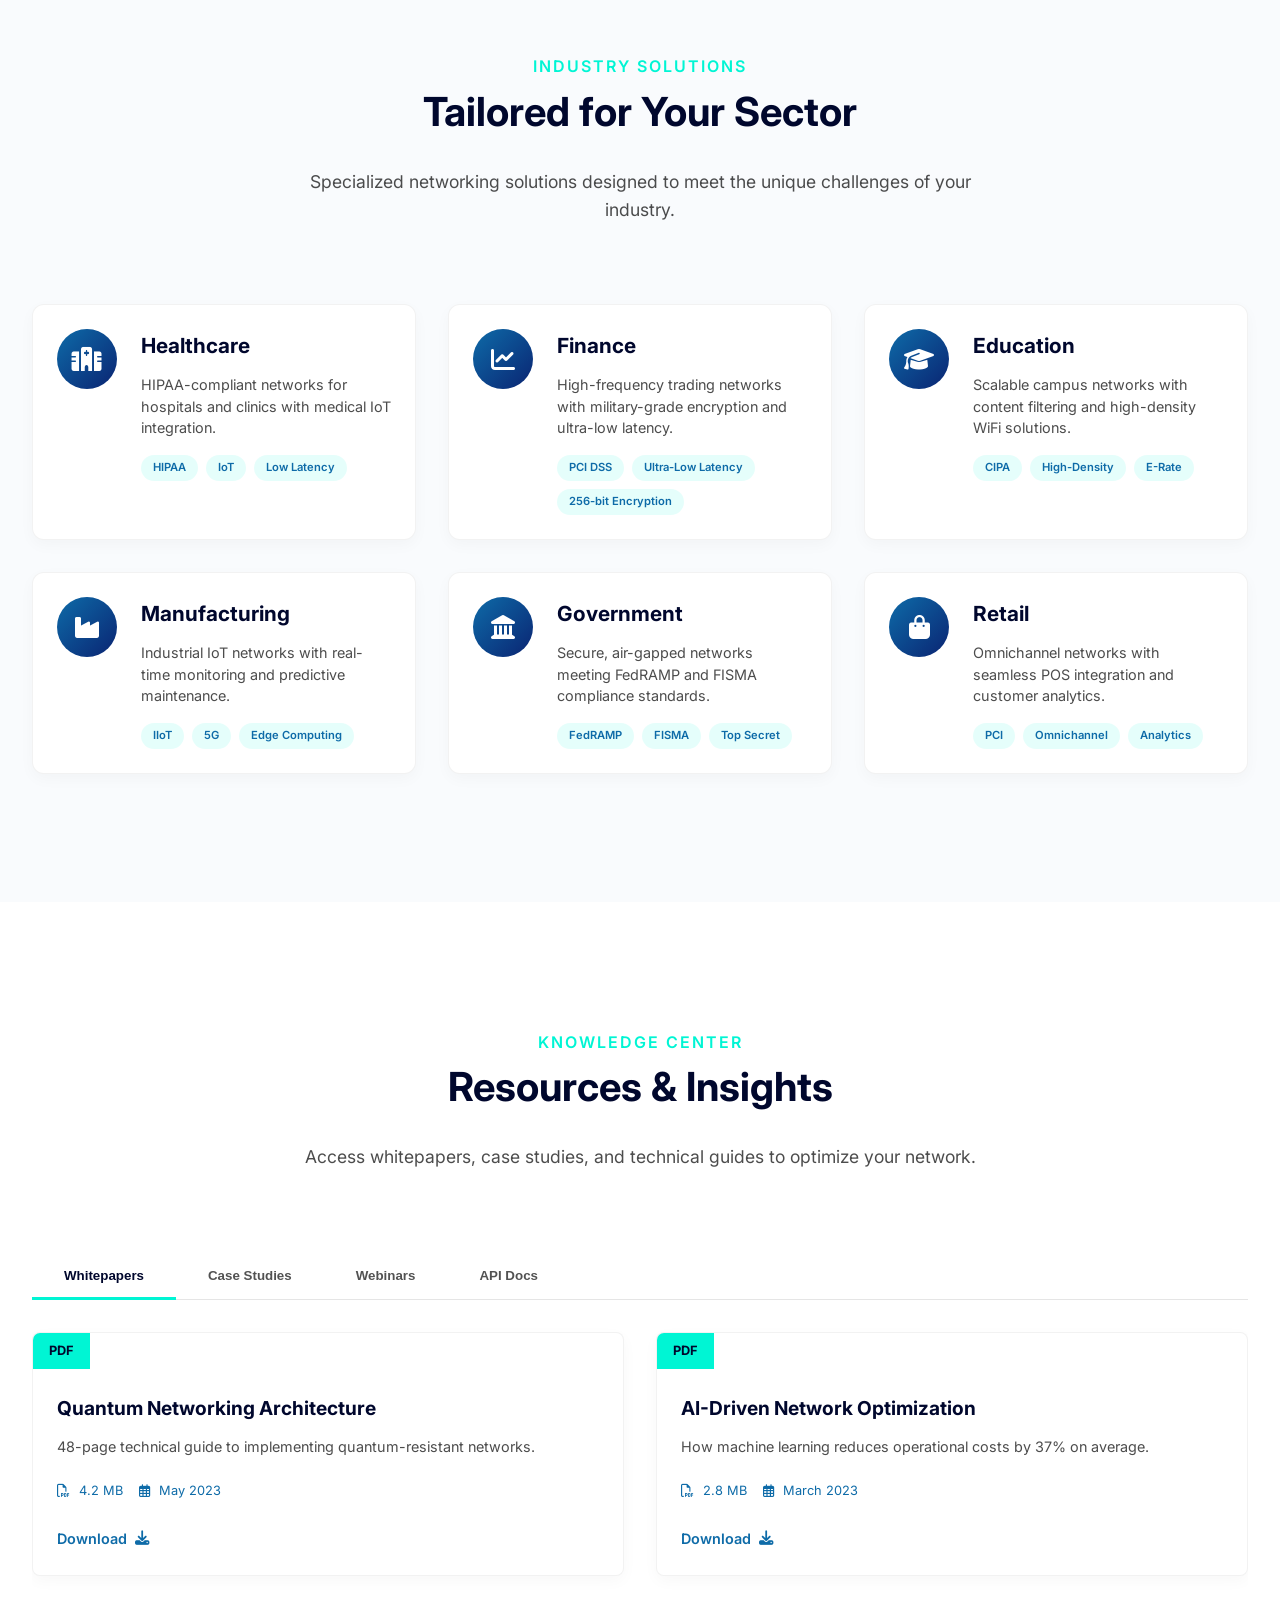
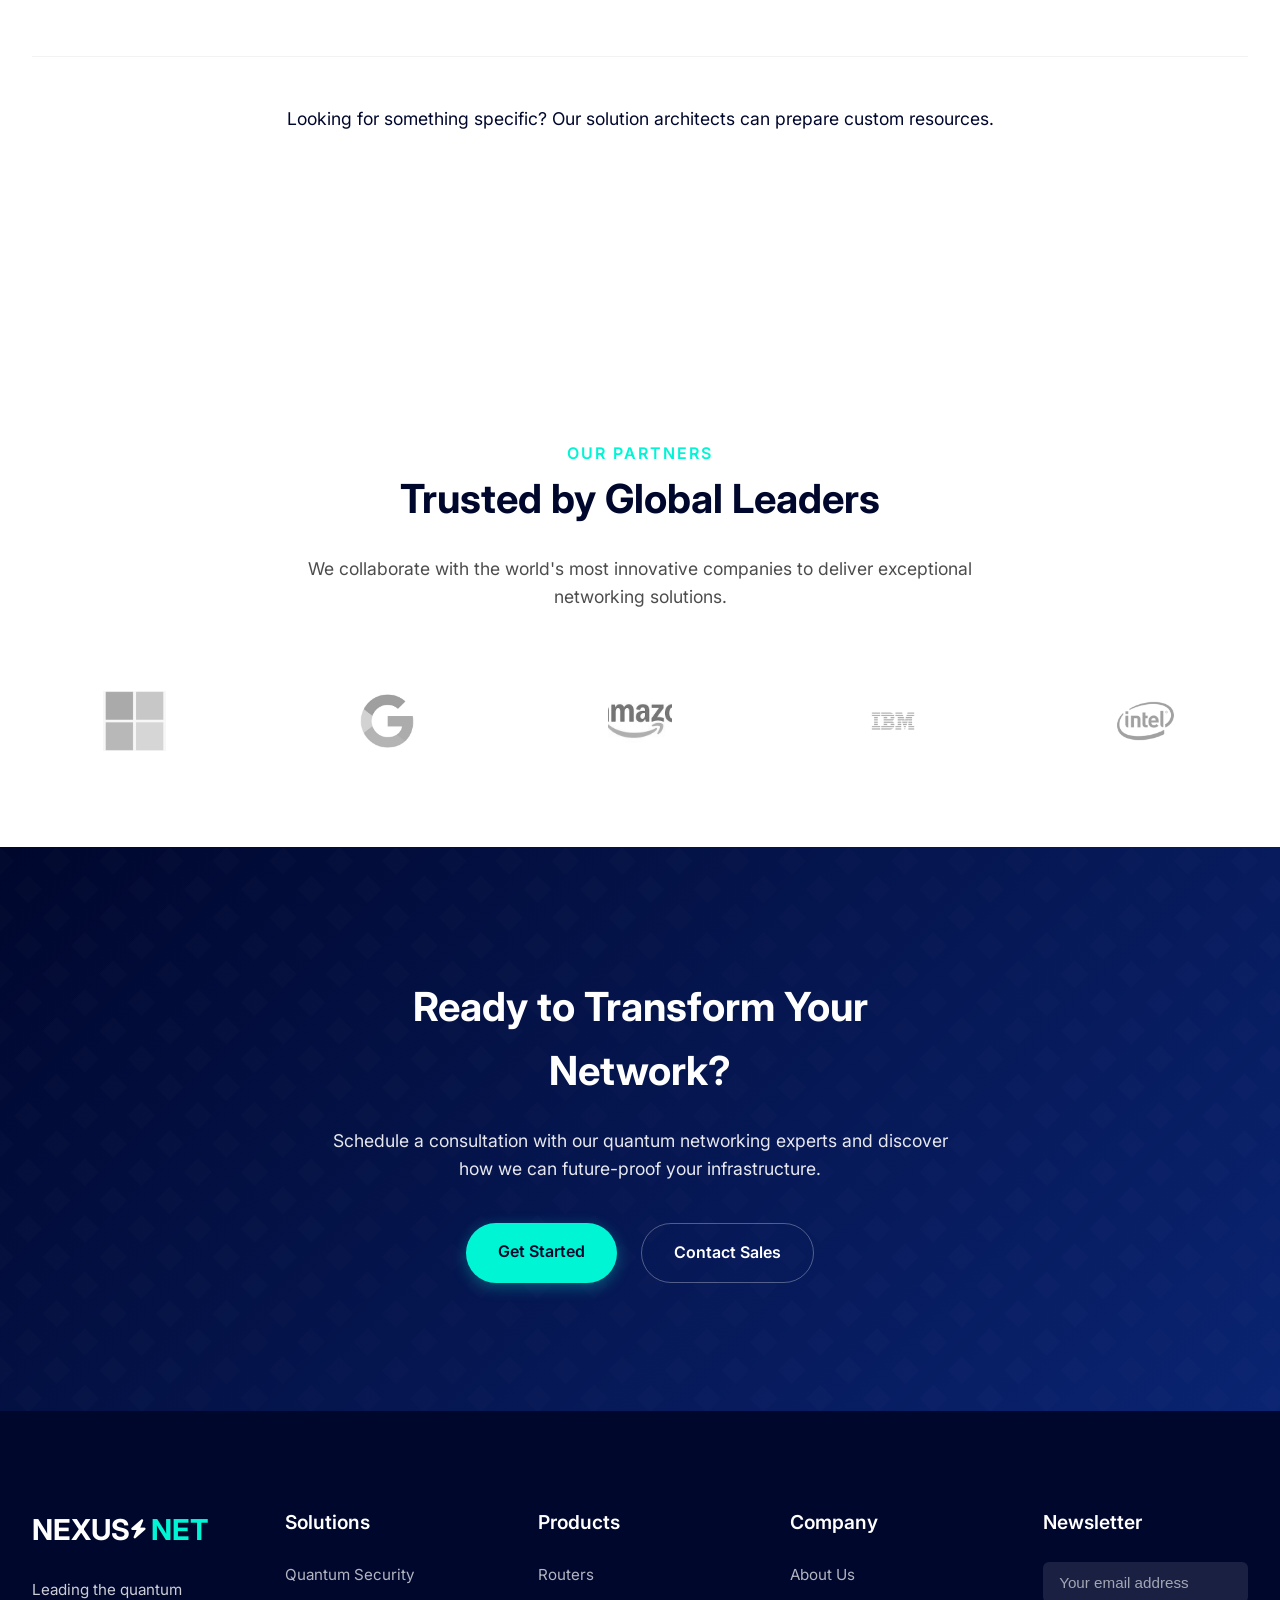
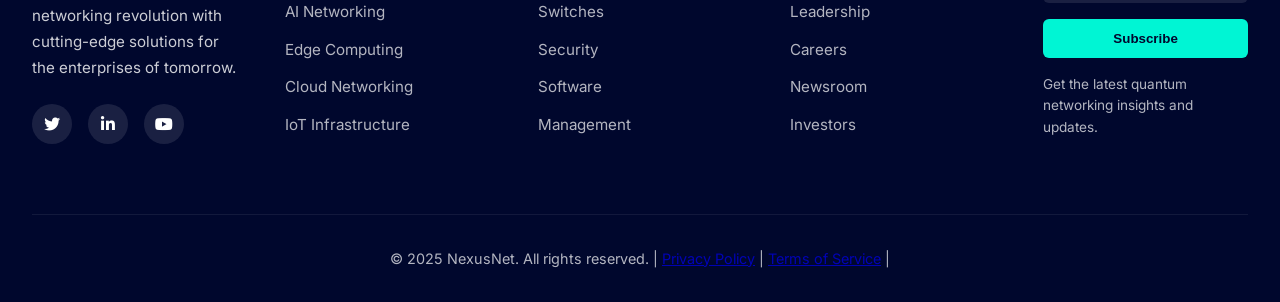
==== commit f593d3ca: "Updated Index.html" ====
--- a/index.html
+++ b/index.html
@@ -684,8 +684,7 @@
             </div>
         </div>
         <div class="footer-bottom">
-            <p>&copy; 2025 NexusNet. All rights reserved. | <a href="privacy.html">Privacy Policy</a> | <a href="terms-of-service.html">Terms of Service</a> | <a href="cookies.html">Cookies</a></p>
-        </div>
+            <p>&copy; 2025 NexusNet. All rights reserved. | <a href="privacy.html">Privacy Policy</a> | <a href="terms-of-service.html">Terms of Service</a> | 
     </div>
 </footer>
 <!-- Scripts -->
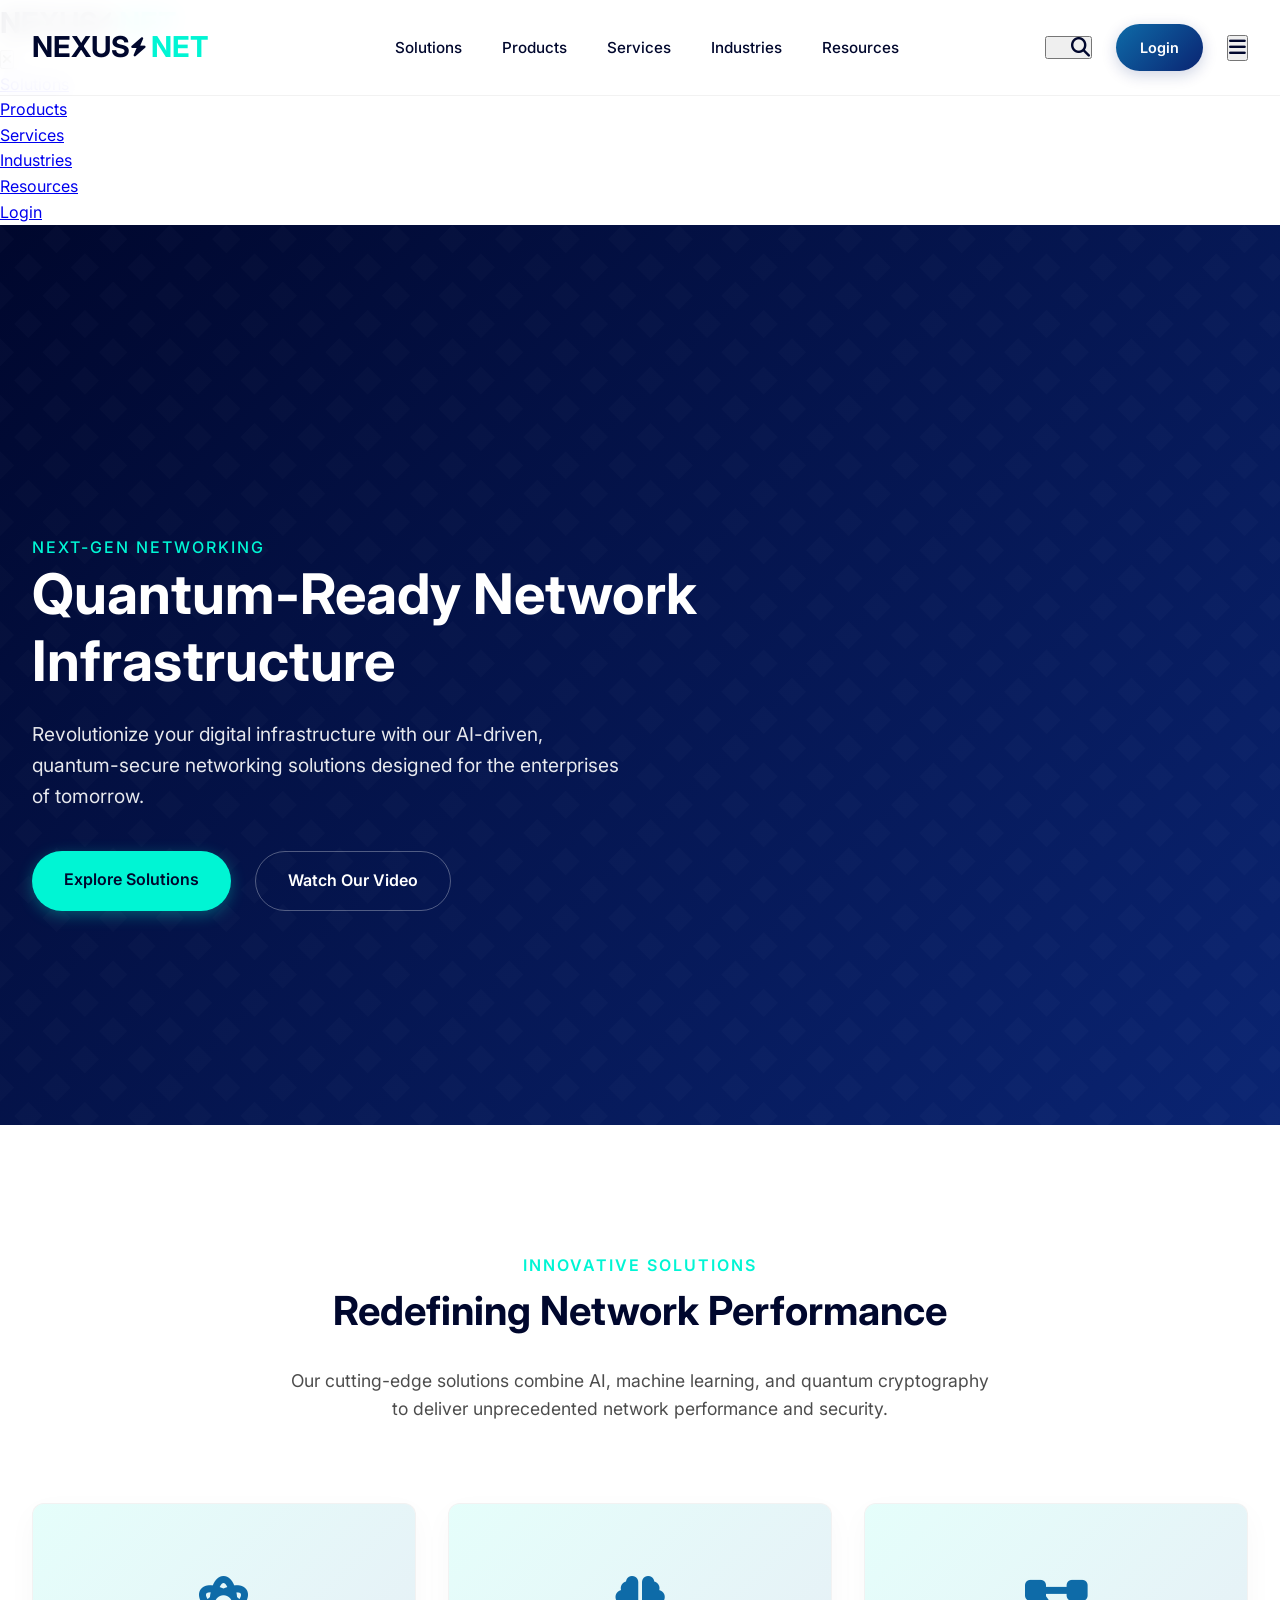
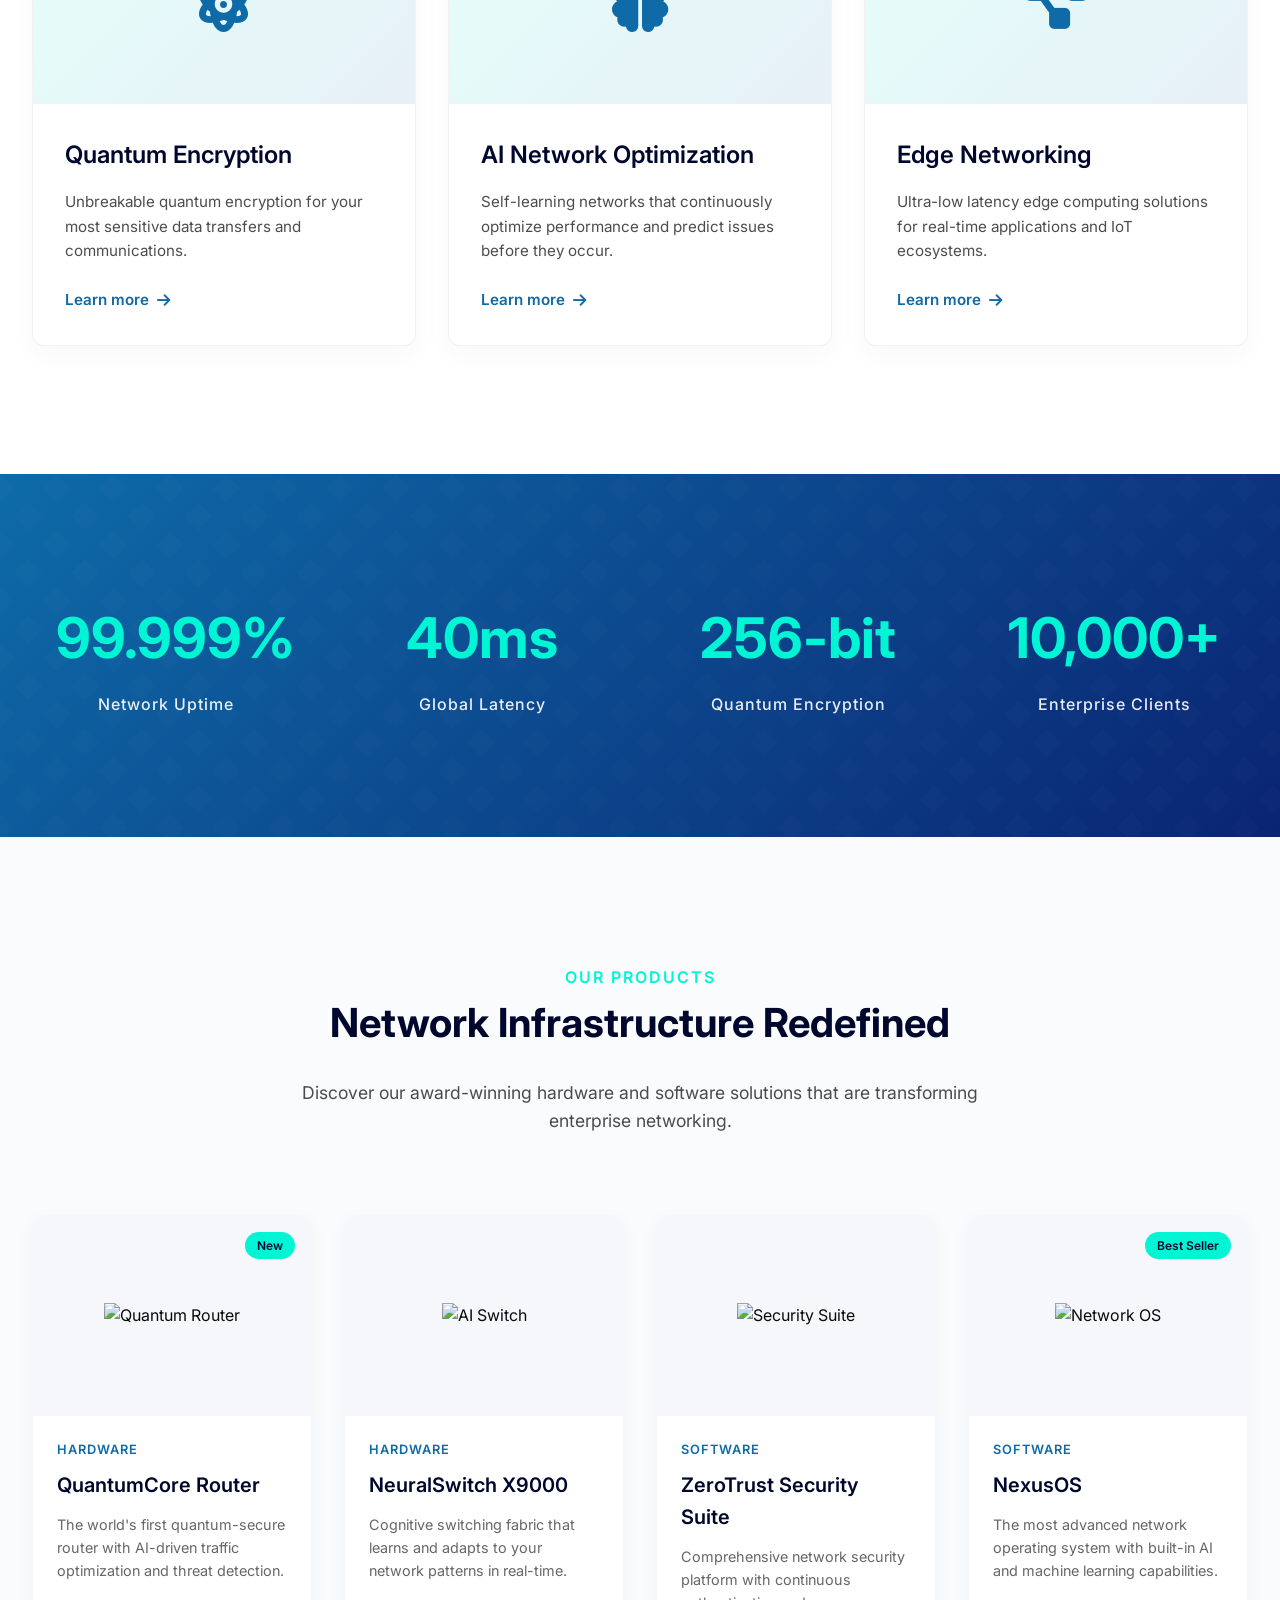
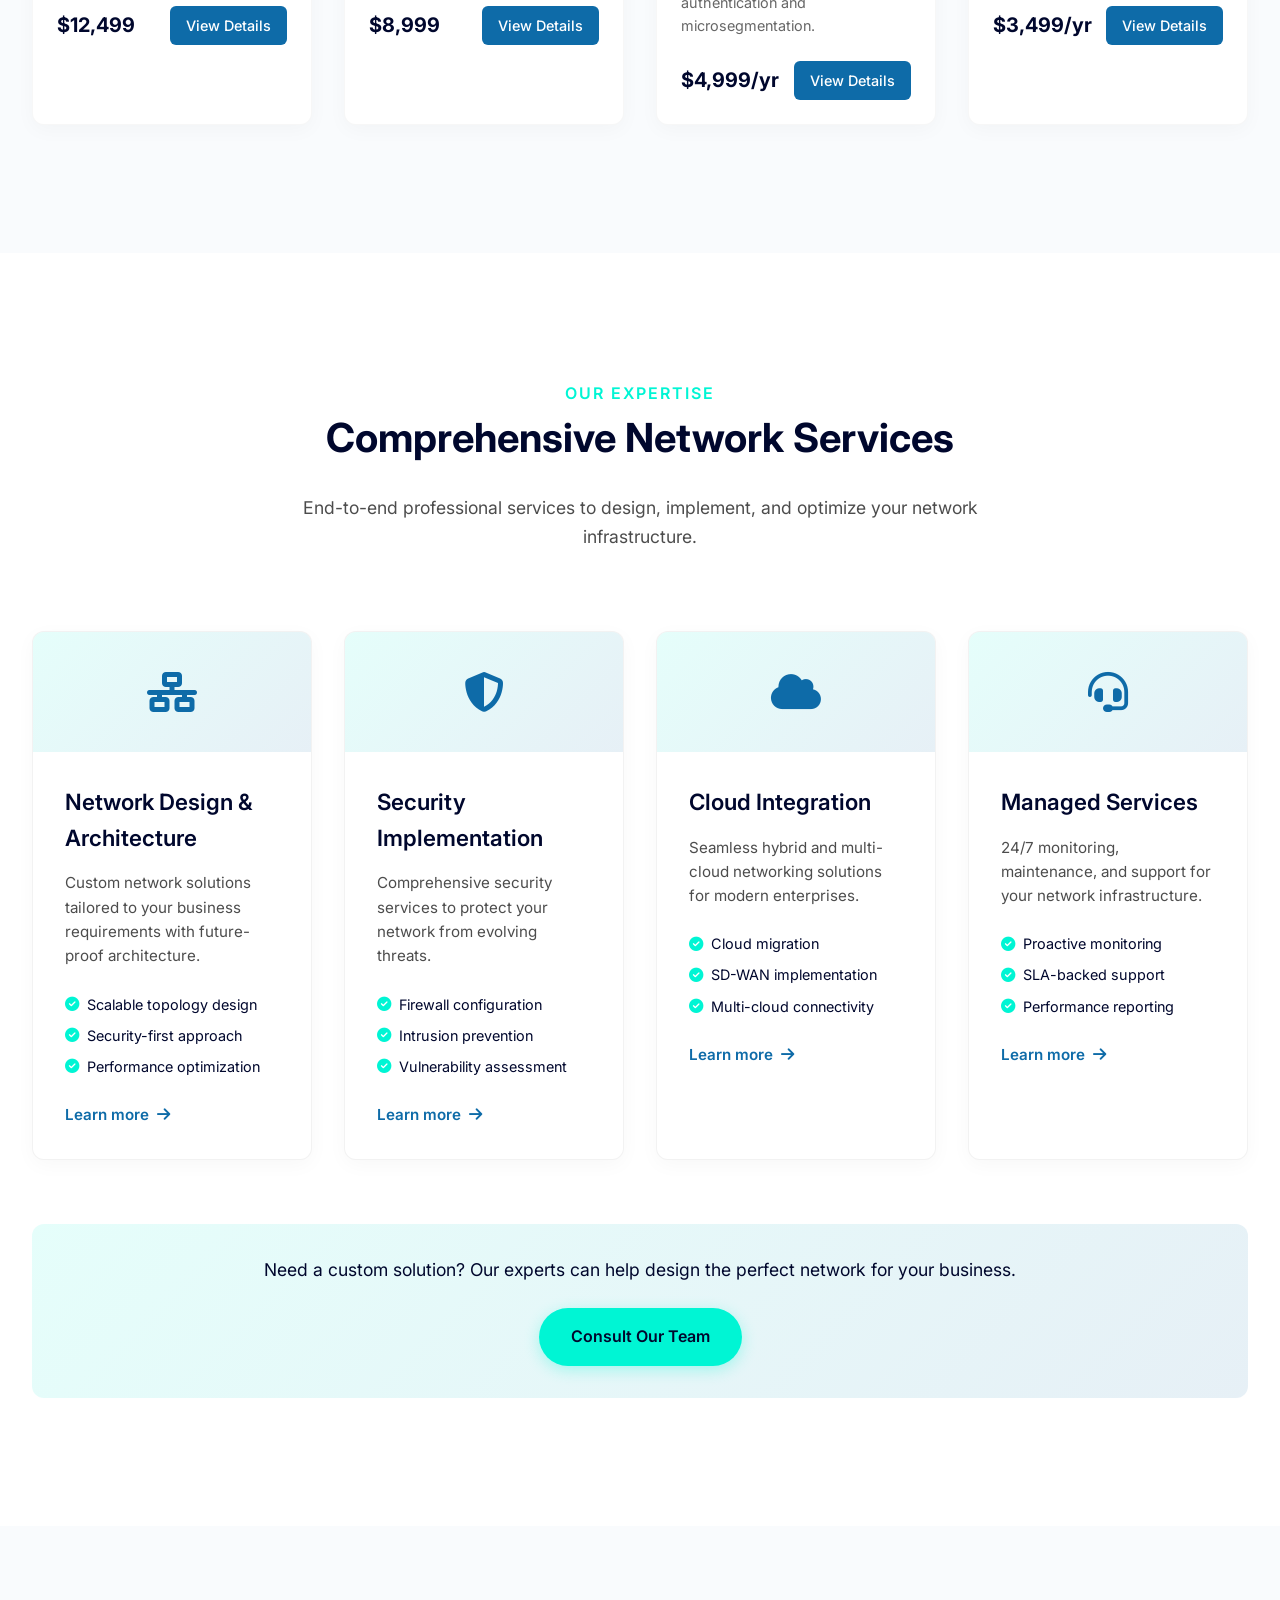
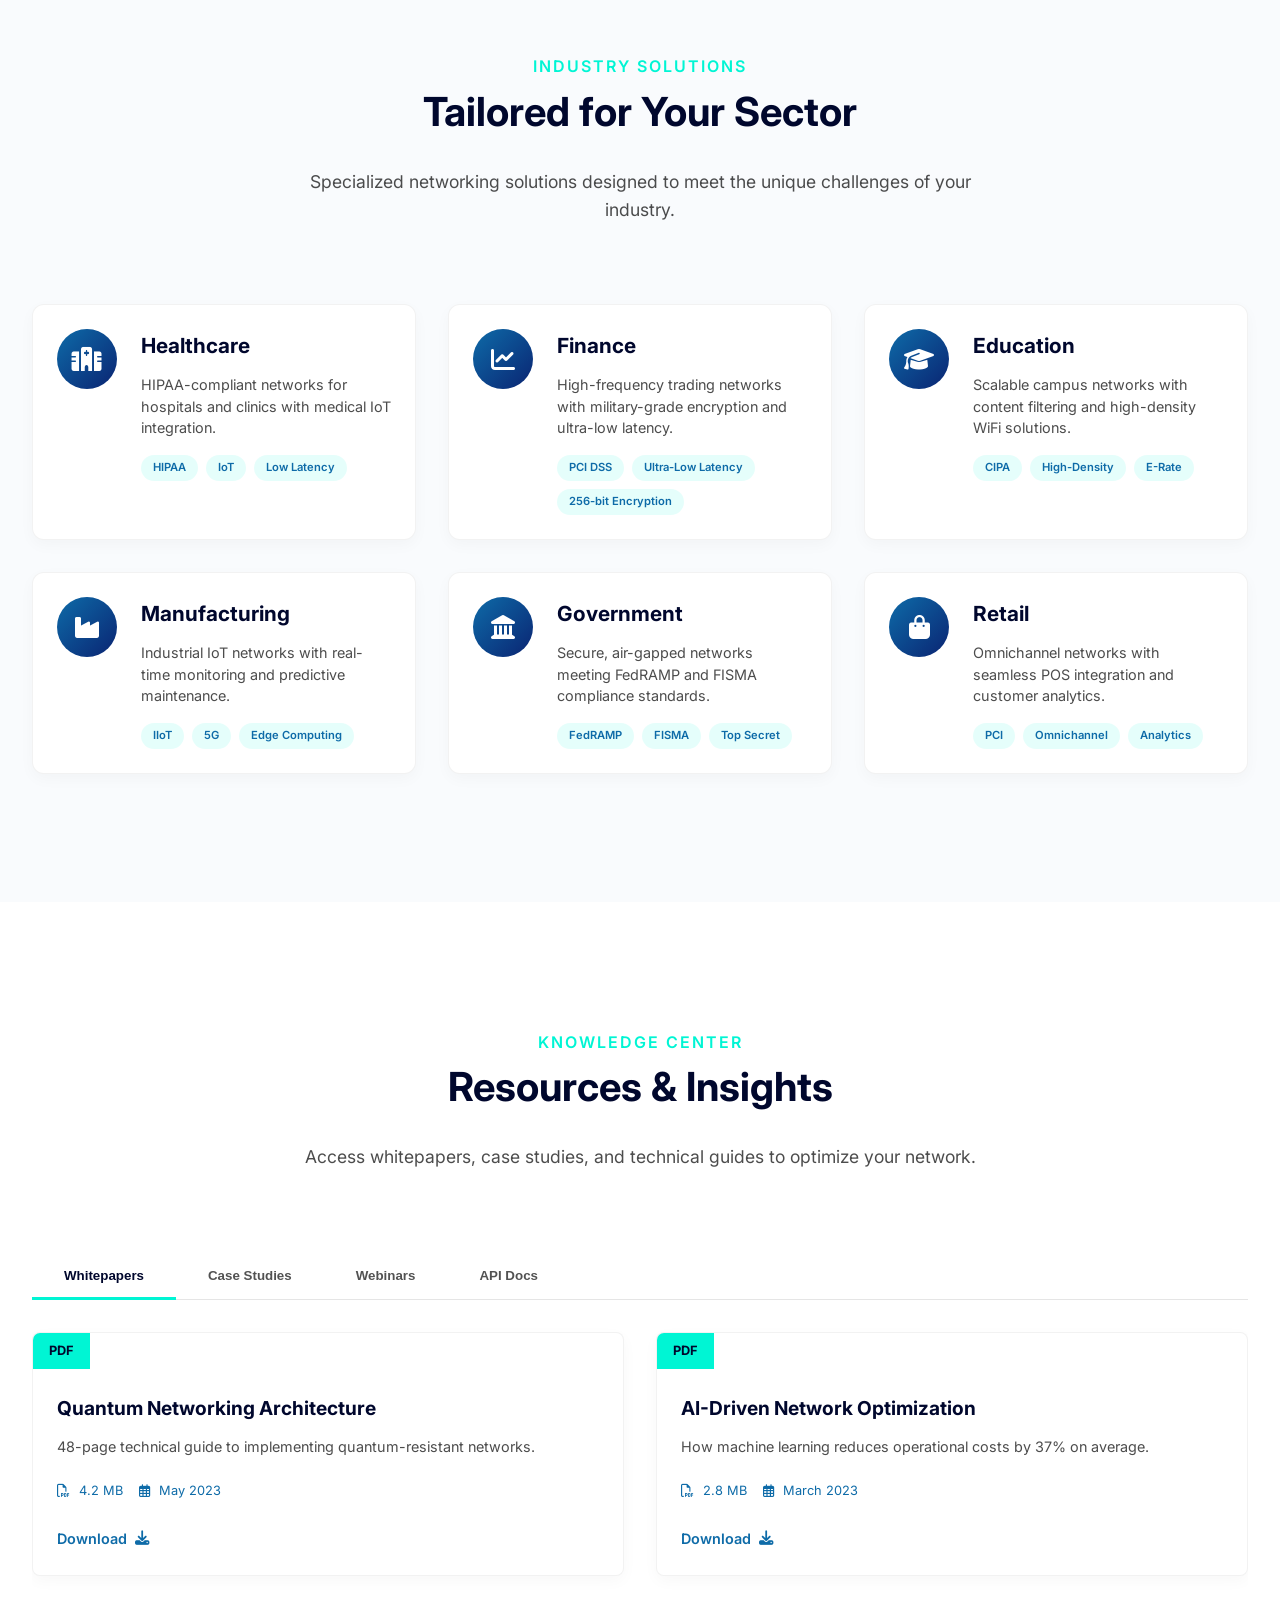
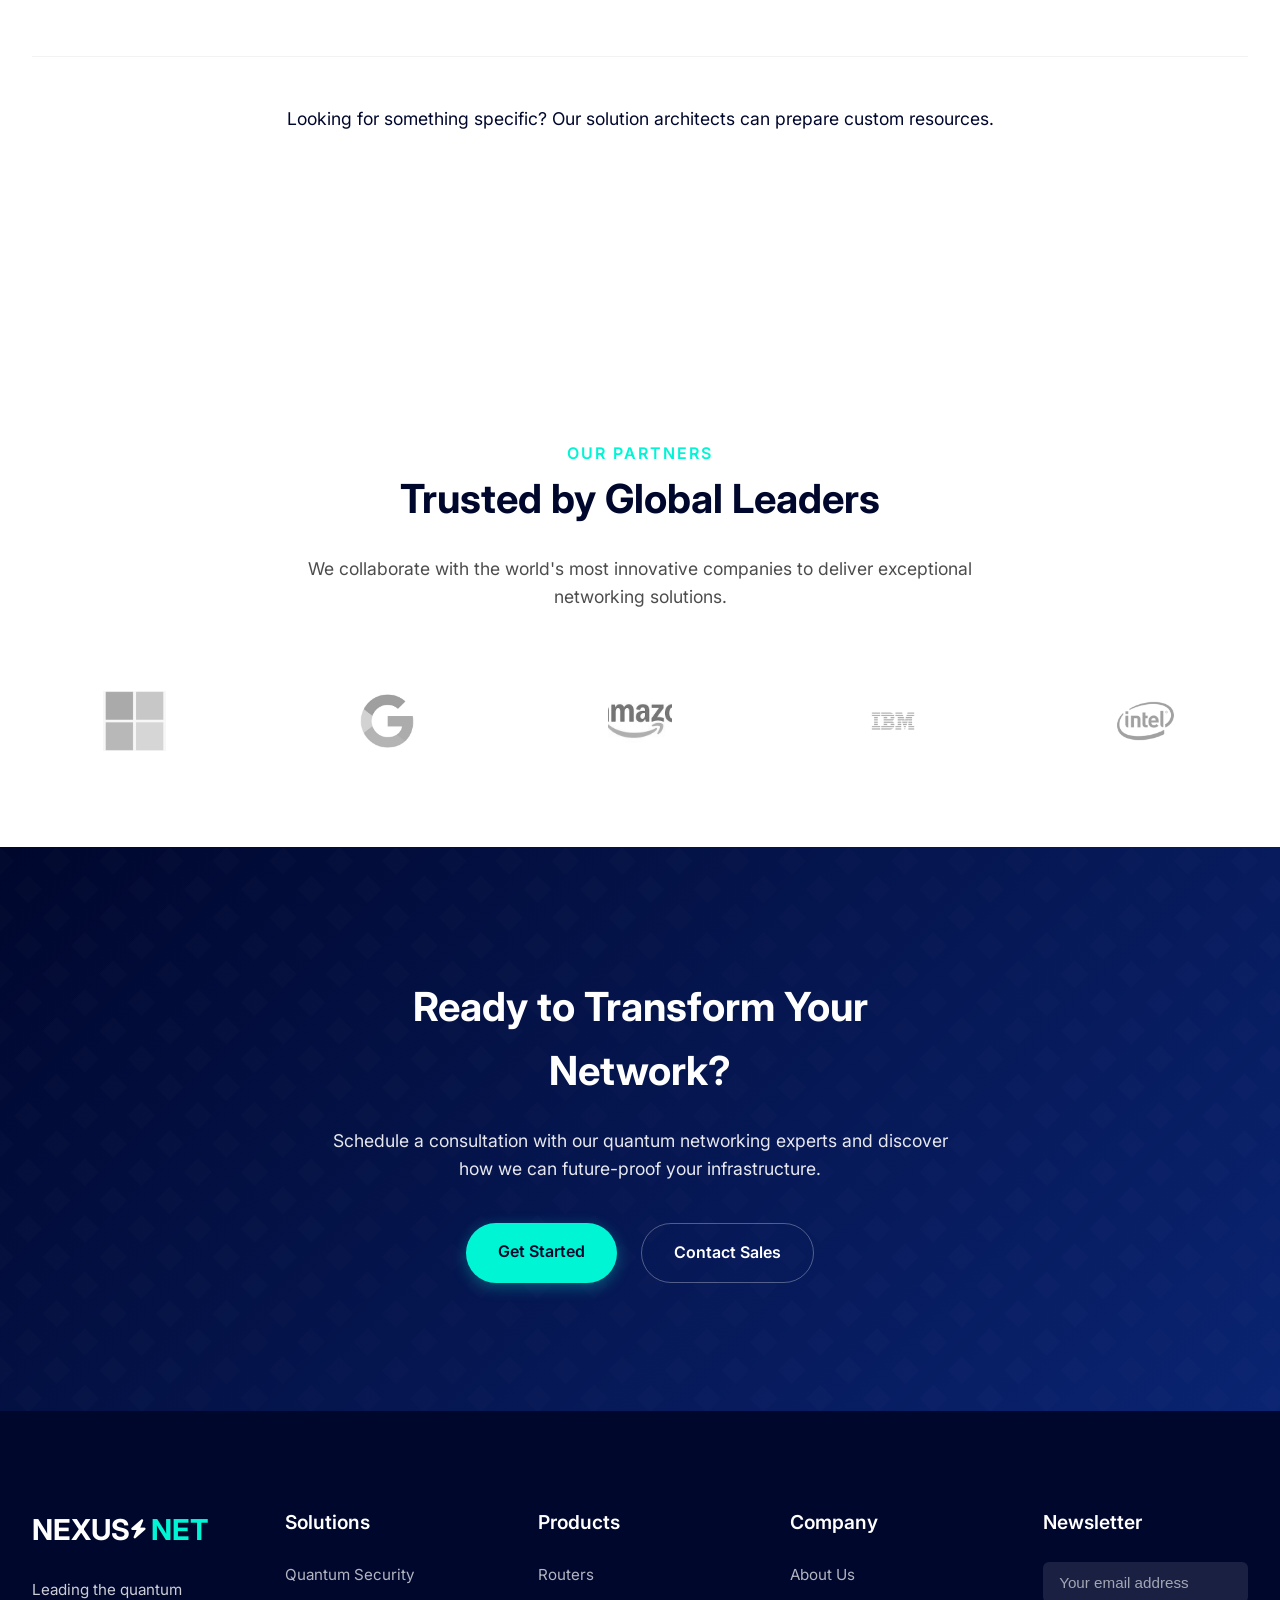
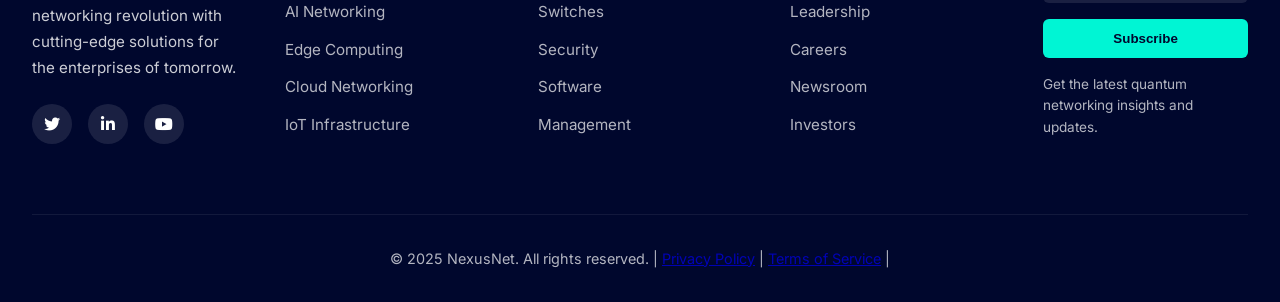
==== commit f78a4c8d: "chore: update index.html with new hero section content" ====
--- a/index.html
+++ b/index.html
@@ -1,29 +1,39 @@
 <!DOCTYPE html>
 <html lang="en">
 <head>
+    <!-- Meta tags for character encoding and responsive viewport -->
     <meta charset="UTF-8">
     <meta name="viewport" content="width=device-width, initial-scale=1.0">
+    
+    <!-- Page title -->
     <title>NexusNet | Quantum Networking Solutions</title>
+    
+    <!-- Favicon -->
+    <link rel="icon" href="favicon.ico" type="image/x-icon">
+    
+    <!-- Font Awesome for icons -->
     <link rel="stylesheet" href="https://cdnjs.cloudflare.com/ajax/libs/font-awesome/6.4.0/css/all.min.css">
+    
+    <!-- Google Fonts - Inter -->
     <link rel="preconnect" href="https://fonts.googleapis.com">
     <link rel="preconnect" href="https://fonts.gstatic.com" crossorigin>
     <link href="https://fonts.googleapis.com/css2?family=Inter:wght@300;400;500;600;700&display=swap" rel="stylesheet">
+    
+    <!-- Main CSS file -->
     <link rel="stylesheet" href="style.css">
-    <!-- Firebase SDK -->
-    <script src="https://www.gstatic.com/firebasejs/9.6.0/firebase-app-compat.js"></script>
-    <script src="https://www.gstatic.com/firebasejs/9.6.0/firebase-auth-compat.js"></script>
-    <script src="https://www.gstatic.com/firebasejs/9.6.0/firebase-firestore-compat.js"></script>
-    
 </head>
 <body>
-    <!-- Header with Auth State -->
+    <!-- Header Section -->
     <header id="header">
         <div class="container header-container">
-            <a href="" class="logo">
+            <!-- Logo -->
+            <a href="#" class="logo">
                 NEXUS<i class="fas fa-bolt logo-icon"></i><span>NET</span>
             </a>
-            <nav>
-                <ul>
+            
+            <!-- Main Navigation -->
+            <nav class="main-nav">
+                <ul class="nav-list">
                     <li><a href="#solutions">Solutions</a></li>
                     <li><a href="#products">Products</a></li>
                     <li><a href="#services">Services</a></li>
@@ -31,23 +41,38 @@
                     <li><a href="#resources">Resources</a></li>
                 </ul>
             </nav>
+            
+            <!-- Header Actions (Search, Auth, Mobile Menu Toggle) -->
             <div class="header-actions">
-                <i class="fas fa-search search-icon"></i>
+                <button class="search-btn" aria-label="Search">
+                    <i class="fas fa-search search-icon"></i>
+                </button>
+                
+                <!-- Authentication Buttons -->
                 <div id="auth-buttons">
                     <a href="#" class="cta-button" id="login-btn">Login</a>
                 </div>
-                <i class="fas fa-bars menu-toggle" id="mobile-menu-toggle"></i>
+                
+                <!-- Mobile Menu Toggle -->
+                <button class="menu-toggle" id="mobile-menu-toggle" aria-label="Toggle menu">
+                    <i class="fas fa-bars"></i>
+                </button>
             </div>
         </div>
     </header>
-    <!-- Mobile Menu -->
+
+    <!-- Mobile Menu (Hidden by default) -->
     <div class="mobile-menu" id="mobile-menu">
         <div class="mobile-menu-header">
             <a href="#" class="logo">
                 NEXUS<i class="fas fa-bolt logo-icon"></i><span>NET</span>
             </a>
-            <i class="fas fa-times close-mobile-menu" id="close-mobile-menu"></i>
-        </div>
+            <button class="close-mobile-menu" id="close-mobile-menu" aria-label="Close menu">
+                <i class="fas fa-times"></i>
+            </button>
+        </div>
+        
+        <!-- Mobile Navigation Links -->
         <ul class="mobile-menu-links">
             <li><a href="#solutions">Solutions</a></li>
             <li><a href="#products">Products</a></li>
@@ -57,542 +82,637 @@
             <li><a href="#" id="mobile-login-btn">Login</a></li>
         </ul>
     </div>
-<!-- Auth Modals -->
-<div class="modal" id="login-modal">
-    <div class="modal-content">
-        <span class="close-modal" id="close-login">&times;</span>
-        <h2 class="modal-title">Login to Your Account</h2>
-        <div class="form-group">
-            <label for="login-email">Email</label>
-            <input type="email" id="login-email" placeholder="Enter your email">
-            <div class="error-message" id="login-email-error"></div>
-        </div>
-        <div class="form-group">
-            <label for="login-password">Password</label>
-            <input type="password" id="login-password" placeholder="Enter your password">
-            <div class="error-message" id="login-password-error"></div>
-        </div>
-        <div class="form-actions">
-            <button class="btn-primary" id="login-submit">Login</button>
-        </div>
-        <div class="form-toggle">
-            Don't have an account? <a href="#" id="show-signup">Sign up</a>
+
+    <!-- Auth Modals -->
+    <!-- Login Modal -->
+    <div class="modal" id="login-modal">
+        <div class="modal-content">
+            <button class="close-modal" id="close-login" aria-label="Close login modal">
+                <span>&times;</span>
+            </button>
+            <h2 class="modal-title">Login to Your Account</h2>
+            <form class="auth-form">
+                <div class="form-group">
+                    <label for="login-email">Email</label>
+                    <input type="email" id="login-email" placeholder="Enter your email" required>
+                    <div class="error-message" id="login-email-error"></div>
+                </div>
+                <div class="form-group">
+                    <label for="login-password">Password</label>
+                    <input type="password" id="login-password" placeholder="Enter your password" required>
+                    <div class="error-message" id="login-password-error"></div>
+                </div>
+                <div class="form-actions">
+                    <button type="submit" class="btn-primary" id="login-submit">Login</button>
+                </div>
+                <div class="form-toggle">
+                    Don't have an account? <a href="#" id="show-signup">Sign up</a>
+                </div>
+            </form>
         </div>
     </div>
-</div>
-<div class="modal" id="signup-modal">
-    <div class="modal-content">
-        <span class="close-modal" id="close-signup">&times;</span>
-        <h2 class="modal-title">Create Your Account</h2>
-        <div class="form-group">
-            <label for="signup-name">Full Name</label>
-            <input type="text" id="signup-name" placeholder="Enter your full name">
-            <div class="error-message" id="signup-name-error"></div>
-        </div>
-        <div class="form-group">
-            <label for="signup-email">Email</label>
-            <input type="email" id="signup-email" placeholder="Enter your email">
-            <div class="error-message" id="signup-email-error"></div>
-        </div>
-        <div class="form-group">
-            <label for="signup-password">Password</label>
-            <input type="password" id="signup-password" placeholder="Create a password">
-            <div class="error-message" id="signup-password-error"></div>
-        </div>
-        <div class="form-group">
-            <label for="signup-confirm">Confirm Password</label>
-            <input type="password" id="signup-confirm" placeholder="Confirm your password">
-            <div class="error-message" id="signup-confirm-error"></div>
-        </div>
-        <div class="form-actions">
-            <button class="btn-primary" id="signup-submit">Create Account</button>
-        </div>
-        <div class="form-toggle">
-            Already have an account? <a href="#" id="show-login">Login</a>
+
+    <!-- Signup Modal -->
+    <div class="modal" id="signup-modal">
+        <div class="modal-content">
+            <button class="close-modal" id="close-signup" aria-label="Close signup modal">
+                <span>&times;</span>
+            </button>
+            <h2 class="modal-title">Create Your Account</h2>
+            <form class="auth-form">
+                <div class="form-group">
+                    <label for="signup-name">Full Name</label>
+                    <input type="text" id="signup-name" placeholder="Enter your full name" required>
+                    <div class="error-message" id="signup-name-error"></div>
+                </div>
+                <div class="form-group">
+                    <label for="signup-email">Email</label>
+                    <input type="email" id="signup-email" placeholder="Enter your email" required>
+                    <div class="error-message" id="signup-email-error"></div>
+                </div>
+                <div class="form-group">
+                    <label for="signup-password">Password</label>
+                    <input type="password" id="signup-password" placeholder="Create a password" required>
+                    <div class="error-message" id="signup-password-error"></div>
+                </div>
+                <div class="form-group">
+                    <label for="signup-confirm">Confirm Password</label>
+                    <input type="password" id="signup-confirm" placeholder="Confirm your password" required>
+                    <div class="error-message" id="signup-confirm-error"></div>
+                </div>
+                <div class="form-actions">
+                    <button type="submit" class="btn-primary" id="signup-submit">Create Account</button>
+                </div>
+                <div class="form-toggle">
+                    Already have an account? <a href="#" id="show-login">Login</a>
+                </div>
+            </form>
         </div>
     </div>
-</div>
- <!-- Hero Section -->
- <section class="hero">
-    <div class="container">
-        <div class="hero-content">
-            <span class="hero-subtitle">Next-Gen Networking</span>
-            <h1 class="hero-title">Quantum-Ready Network Infrastructure</h1>
-            <p class="hero-description">
-                Revolutionize your digital infrastructure with our AI-driven, quantum-secure networking solutions designed for the enterprises of tomorrow.
-            </p>
-            <div class="hero-buttons">
-                <a href="#solutions" class="btn-primary">Explore Solutions</a>
-                <a href="https://youtu.be/DRGT5ZgGrEc" class="btn-secondary" id="watch-demo-btn">Watch Demo</a>
-            </div>
-        </div>
-        
-    </div>
-</section>
-<!-- Solutions Section -->
-<section class="solutions" id="solutions">
-    <div class="container">
-        <div class="section-header">
-            <span class="section-subtitle">Innovative Solutions</span>
-            <h2 class="section-title">Redefining Network Performance</h2>
-            <p class="section-description">
-                Our cutting-edge solutions combine AI, machine learning, and quantum cryptography to deliver unprecedented network performance and security.
-            </p>
-        </div>
-        <div class="solutions-grid">
-            <div class="solution-card">
-                <div class="solution-icon">
-                    <i class="fas fa-atom"></i>
-                </div>
-                <div class="solution-content">
-                    <h3 class="solution-title">Quantum Encryption</h3>
-                    <p class="solution-description">
-                        Unbreakable quantum encryption for your most sensitive data transfers and communications.
-                    </p>
-                    <a href="#" class="solution-link">Learn more <i class="fas fa-arrow-right"></i></a>
-                </div>
-            </div>
-            <div class="solution-card">
-                <div class="solution-icon">
-                    <i class="fas fa-brain"></i>
-                </div>
-                <div class="solution-content">
-                    <h3 class="solution-title">AI Network Optimization</h3>
-                    <p class="solution-description">
-                        Self-learning networks that continuously optimize performance and predict issues before they occur.
-                    </p>
-                    <a href="#" class="solution-link">Learn more <i class="fas fa-arrow-right"></i></a>
-                </div>
-            </div>
-            <div class="solution-card">
-                <div class="solution-icon">
-                    <i class="fas fa-project-diagram"></i>
-                </div>
-                <div class="solution-content">
-                    <h3 class="solution-title">Edge Networking</h3>
-                    <p class="solution-description">
-                        Ultra-low latency edge computing solutions for real-time applications and IoT ecosystems.
-                    </p>
-                    <a href="#" class="solution-link">Learn more <i class="fas fa-arrow-right"></i></a>
-                </div>
-            </div>
-        </div>
-    </div>
-</section>
-<!-- Stats Section -->
-<section class="stats">
-    <div class="container stats-container">
-        <div class="stat-item">
-            <div class="stat-number">99.999%</div>
-            <div class="stat-label">Network Uptime</div>
-        </div>
-        <div class="stat-item">
-            <div class="stat-number">40ms</div>
-            <div class="stat-label">Global Latency</div>
-        </div>
-        <div class="stat-item">
-            <div class="stat-number">256-bit</div>
-            <div class="stat-label">Quantum Encryption</div>
-        </div>
-        <div class="stat-item">
-            <div class="stat-number">10,000+</div>
-            <div class="stat-label">Enterprise Clients</div>
-        </div>
-    </div>
-</section>
- <!-- Products Section -->
- <section class="products" id="products">
-    <div class="container">
-        <div class="section-header">
-            <span class="section-subtitle">Our Products</span>
-            <h2 class="section-title">Network Infrastructure Redefined</h2>
-            <p class="section-description">
-                Discover our award-winning hardware and software solutions that are transforming enterprise networking.
-            </p>
-        </div>
-        <div class="products-grid">
-            <div class="product-card">
-                <div class="product-image">
-                    <span class="product-badge">New</span>
-                    <img src="https://media.istockphoto.com/id/1464561980/photo/futuristic-central-processor-unit-powerful-quantum-cpu-on-pcb-motherboard-with-data-transfers.jpg?s=612x612&w=0&k=20&c=yV7dDXLo_FleX9VZJhW_CgjO6Q4cIJsC5MxuNuIs5WQ=" alt="Quantum Router">
-                </div>
-                <div class="product-content">
-                    <div class="product-category">Hardware</div>
-                    <h3 class="product-title">QuantumCore Router</h3>
-                    <p class="product-description">
-                        The world's first quantum-secure router with AI-driven traffic optimization and threat detection.
-                    </p>
-                    <div class="product-footer">
-                        <div class="product-price">$12,499</div>
-                        <a href="#" class="product-button">View Details</a>
-                    </div>
-                </div>
-            </div>
-            <div class="product-card">
-                <div class="product-image">
-                    <img src="https://images.unsplash.com/photo-1677756119517-756a188d2d94?w=500&auto=format&fit=crop&q=60&ixlib=rb-4.1.0&ixid=M3wxMjA3fDB8MHxzZWFyY2h8MTJ8fGFydGlmaWNpYWwlMjBpbnRlbGxpZ2VuY2V8ZW58MHx8MHx8fDA%3D" alt="AI Switch">
-                </div>
-                <div class="product-content">
-                    <div class="product-category">Hardware</div>
-                    <h3 class="product-title">NeuralSwitch X9000</h3>
-                    <p class="product-description">
-                        Cognitive switching fabric that learns and adapts to your network patterns in real-time.
-                    </p>
-                    <div class="product-footer">
-                        <div class="product-price">$8,999</div>
-                        <a href="#" class="product-button">View Details</a>
-                    </div>
-                </div>
-            </div>
-            <div class="product-card">
-                <div class="product-image">
-                    <img src="https://encrypted-tbn0.gstatic.com/images?q=tbn:ANd9GcRWYVAcATLl2F8RfvWOzKrADbXluGTYWEb13A&s" alt="Security Suite">
-                </div>
-                <div class="product-content">
-                    <div class="product-category">Software</div>
-                    <h3 class="product-title">ZeroTrust Security Suite</h3>
-                    <p class="product-description">
-                        Comprehensive network security platform with continuous authentication and microsegmentation.
-                    </p>
-                    <div class="product-footer">
-                        <div class="product-price">$4,999/yr</div>
-                        <a href="#" class="product-button">View Details</a>
-                    </div>
-                </div>
-            </div>
-            <div class="product-card">
-                <div class="product-image">
-                    <span class="product-badge">Best Seller</span>
-                    <img src="https://hyperbolic.xyz/_next/image?url=%2Fimages%2Fwireframe.png&w=750&q=100" alt="Network OS">
-                </div>
-                <div class="product-content">
-                    <div class="product-category">Software</div>
-                    <h3 class="product-title">NexusOS</h3>
-                    <p class="product-description">
-                        The most advanced network operating system with built-in AI and machine learning capabilities.
-                    </p>
-                    <div class="product-footer">
-                        <div class="product-price">$3,499/yr</div>
-                        <a href="#" class="product-button">View Details</a>
-                    </div>
-                </div>
-            </div>
-        </div>
-    </div>
-</section>
-<!-- Services Section -->
-<section class="services" id="services">
-    <div class="container">
-      <div class="section-header">
-        <span class="section-subtitle">Our Expertise</span>
-        <h2 class="section-title">Comprehensive Network Services</h2>
-        <p class="section-description">
-          End-to-end professional services to design, implement, and optimize your network infrastructure.
-        </p>
-      </div>
-      <div class="services-grid">
-        <!-- Service 1 -->
-        <div class="service-card">
-          <div class="service-icon">
-            <i class="fas fa-network-wired"></i>
-          </div>
-          <div class="service-content">
-            <h3 class="service-title">Network Design & Architecture</h3>
-            <p class="service-description">
-              Custom network solutions tailored to your business requirements with future-proof architecture.
-            </p>
-            <ul class="service-features">
-                <li><i class="fas fa-check-circle"></i> Scalable topology design</li>
-                <li><i class="fas fa-check-circle"></i> Security-first approach</li>
-                <li><i class="fas fa-check-circle"></i> Performance optimization</li>
-              </ul>
-              <a href="#" class="service-link">Learn more <i class="fas fa-arrow-right"></i></a>
-            </div>
-          </div>
-         <!-- Service 2 -->
-         <div class="service-card">
-            <div class="service-icon">
-              <i class="fas fa-shield-alt"></i>
-            </div>
-            <div class="service-content">
-                <h3 class="service-title">Security Implementation</h3>
-                <p class="service-description">
-                  Comprehensive security services to protect your network from evolving threats.
+
+    <!-- Hero Section -->
+    <section class="hero">
+        <div class="container">
+            <div class="hero-content">
+                <span class="hero-subtitle">Next-Gen Networking</span>
+                <h1 class="hero-title">Quantum-Ready Network Infrastructure</h1>
+                <p class="hero-description">
+                    Revolutionize your digital infrastructure with our AI-driven, quantum-secure networking solutions designed for the enterprises of tomorrow.
                 </p>
-                <ul class="service-features">
-                    <li><i class="fas fa-check-circle"></i> Firewall configuration</li>
-                    <li><i class="fas fa-check-circle"></i> Intrusion prevention</li>
-                    <li><i class="fas fa-check-circle"></i> Vulnerability assessment</li>
-                  </ul>
-                  <a href="#" class="service-link">Learn more <i class="fas fa-arrow-right"></i></a>
-                </div>
-              </div>
-         <!-- Service 3 -->
-         <div class="service-card">
-            <div class="service-icon">
-              <i class="fas fa-cloud"></i>
-            </div>
-            <div class="service-content">
-                <h3 class="service-title">Cloud Integration</h3>
-                <p class="service-description">
-                  Seamless hybrid and multi-cloud networking solutions for modern enterprises.
+                <div class="hero-buttons">
+                    <a href="#solutions" class="btn-primary">Explore Solutions</a>
+                    <a href="https://youtu.be/-sB12gk9ESA" target="_blank" class="btn-secondary" id="watch-demo-btn">Watch Our Video</a>
+                </div>
+            </div>
+        </div>
+    </section>
+
+    <!-- Solutions Section -->
+    <section class="solutions" id="solutions">
+        <div class="container">
+            <div class="section-header">
+                <span class="section-subtitle">Innovative Solutions</span>
+                <h2 class="section-title">Redefining Network Performance</h2>
+                <p class="section-description">
+                    Our cutting-edge solutions combine AI, machine learning, and quantum cryptography to deliver unprecedented network performance and security.
                 </p>
-                <ul class="service-features">
-                    <li><i class="fas fa-check-circle"></i> Cloud migration</li>
-                    <li><i class="fas fa-check-circle"></i> SD-WAN implementation</li>
-                    <li><i class="fas fa-check-circle"></i> Multi-cloud connectivity</li>
-                  </ul>
-                  <a href="#" class="service-link">Learn more <i class="fas fa-arrow-right"></i></a>
-                </div>
-              </div>
-               <!-- Service 4 -->
-        <div class="service-card">
-            <div class="service-icon">
-              <i class="fas fa-headset"></i>
-            </div>
-            <div class="service-content">
-                <h3 class="service-title">Managed Services</h3>
-                <p class="service-description">
-                  24/7 monitoring, maintenance, and support for your network infrastructure.
+            </div>
+            
+            <!-- Solutions Grid -->
+            <div class="solutions-grid">
+                <!-- Solution Card 1 -->
+                <div class="solution-card">
+                    <div class="solution-icon">
+                        <i class="fas fa-atom"></i>
+                    </div>
+                    <div class="solution-content">
+                        <h3 class="solution-title">Quantum Encryption</h3>
+                        <p class="solution-description">
+                            Unbreakable quantum encryption for your most sensitive data transfers and communications.
+                        </p>
+                        <a href="#" class="solution-link">Learn more <i class="fas fa-arrow-right"></i></a>
+                    </div>
+                </div>
+                
+                <!-- Solution Card 2 -->
+                <div class="solution-card">
+                    <div class="solution-icon">
+                        <i class="fas fa-brain"></i>
+                    </div>
+                    <div class="solution-content">
+                        <h3 class="solution-title">AI Network Optimization</h3>
+                        <p class="solution-description">
+                            Self-learning networks that continuously optimize performance and predict issues before they occur.
+                        </p>
+                        <a href="#" class="solution-link">Learn more <i class="fas fa-arrow-right"></i></a>
+                    </div>
+                </div>
+                
+                <!-- Solution Card 3 -->
+                <div class="solution-card">
+                    <div class="solution-icon">
+                        <i class="fas fa-project-diagram"></i>
+                    </div>
+                    <div class="solution-content">
+                        <h3 class="solution-title">Edge Networking</h3>
+                        <p class="solution-description">
+                            Ultra-low latency edge computing solutions for real-time applications and IoT ecosystems.
+                        </p>
+                        <a href="#" class="solution-link">Learn more <i class="fas fa-arrow-right"></i></a>
+                    </div>
+                </div>
+            </div>
+        </div>
+    </section>
+
+    <!-- Stats Section -->
+    <section class="stats">
+        <div class="container stats-container">
+            <!-- Stat 1 -->
+            <div class="stat-item">
+                <div class="stat-number">99.999%</div>
+                <div class="stat-label">Network Uptime</div>
+            </div>
+            
+            <!-- Stat 2 -->
+            <div class="stat-item">
+                <div class="stat-number">40ms</div>
+                <div class="stat-label">Global Latency</div>
+            </div>
+            
+            <!-- Stat 3 -->
+            <div class="stat-item">
+                <div class="stat-number">256-bit</div>
+                <div class="stat-label">Quantum Encryption</div>
+            </div>
+            
+            <!-- Stat 4 -->
+            <div class="stat-item">
+                <div class="stat-number">10,000+</div>
+                <div class="stat-label">Enterprise Clients</div>
+            </div>
+        </div>
+    </section>
+
+    <!-- Products Section -->
+    <section class="products" id="products">
+        <div class="container">
+            <div class="section-header">
+                <span class="section-subtitle">Our Products</span>
+                <h2 class="section-title">Network Infrastructure Redefined</h2>
+                <p class="section-description">
+                    Discover our award-winning hardware and software solutions that are transforming enterprise networking.
                 </p>
-                <ul class="service-features">
-                    <li><i class="fas fa-check-circle"></i> Proactive monitoring</li>
-                    <li><i class="fas fa-check-circle"></i> SLA-backed support</li>
-                    <li><i class="fas fa-check-circle"></i> Performance reporting</li>
-                  </ul>
-                  <a href="#" class="service-link">Learn more <i class="fas fa-arrow-right"></i></a>
-                </div>
-              </div>
-            </div>
+            </div>
+            
+            <!-- Products Grid -->
+            <div class="products-grid">
+                <!-- Product Card 1 -->
+                <div class="product-card">
+                    <div class="product-image">
+                        <span class="product-badge">New</span>
+                        <img src="https://media.istockphoto.com/id/1464561980/photo/futuristic-central-processor-unit-powerful-quantum-cpu-on-pcb-motherboard-with-data-transfers.jpg?s=612x612&w=0&k=20&c=yV7dDXLo_FleX9VZJhW_CgjO6Q4cIJsC5MxuNuIs5WQ=" alt="Quantum Router" loading="lazy">
+                    </div>
+                    <div class="product-content">
+                        <div class="product-category">Hardware</div>
+                        <h3 class="product-title">QuantumCore Router</h3>
+                        <p class="product-description">
+                            The world's first quantum-secure router with AI-driven traffic optimization and threat detection.
+                        </p>
+                        <div class="product-footer">
+                            <div class="product-price">$12,499</div>
+                            <a href="#" class="product-button">View Details</a>
+                        </div>
+                    </div>
+                </div>
+                
+                <!-- Product Card 2 -->
+                <div class="product-card">
+                    <div class="product-image">
+                        <img src="https://images.unsplash.com/photo-1677756119517-756a188d2d94?w=500&auto=format&fit=crop&q=60&ixlib=rb-4.1.0&ixid=M3wxMjA3fDB8MHxzZWFyY2h8MTJ8fGFydGlmaWNpYWwlMjBpbnRlbGxpZ2VuY2V8ZW58MHx8MHx8fDA%3D" alt="AI Switch" loading="lazy">
+                    </div>
+                    <div class="product-content">
+                        <div class="product-category">Hardware</div>
+                        <h3 class="product-title">NeuralSwitch X9000</h3>
+                        <p class="product-description">
+                            Cognitive switching fabric that learns and adapts to your network patterns in real-time.
+                        </p>
+                        <div class="product-footer">
+                            <div class="product-price">$8,999</div>
+                            <a href="#" class="product-button">View Details</a>
+                        </div>
+                    </div>
+                </div>
+                
+                <!-- Product Card 3 -->
+                <div class="product-card">
+                    <div class="product-image">
+                        <img src="https://encrypted-tbn0.gstatic.com/images?q=tbn:ANd9GcRWYVAcATLl2F8RfvWOzKrADbXluGTYWEb13A&s" alt="Security Suite" loading="lazy">
+                    </div>
+                    <div class="product-content">
+                        <div class="product-category">Software</div>
+                        <h3 class="product-title">ZeroTrust Security Suite</h3>
+                        <p class="product-description">
+                            Comprehensive network security platform with continuous authentication and microsegmentation.
+                        </p>
+                        <div class="product-footer">
+                            <div class="product-price">$4,999/yr</div>
+                            <a href="#" class="product-button">View Details</a>
+                        </div>
+                    </div>
+                </div>
+                
+                <!-- Product Card 4 -->
+                <div class="product-card">
+                    <div class="product-image">
+                        <span class="product-badge">Best Seller</span>
+                        <img src="https://hyperbolic.xyz/_next/image?url=%2Fimages%2Fwireframe.png&w=750&q=100" alt="Network OS" loading="lazy">
+                    </div>
+                    <div class="product-content">
+                        <div class="product-category">Software</div>
+                        <h3 class="product-title">NexusOS</h3>
+                        <p class="product-description">
+                            The most advanced network operating system with built-in AI and machine learning capabilities.
+                        </p>
+                        <div class="product-footer">
+                            <div class="product-price">$3,499/yr</div>
+                            <a href="#" class="product-button">View Details</a>
+                        </div>
+                    </div>
+                </div>
+            </div>
+        </div>
+    </section>
+
+    <!-- Services Section -->
+    <section class="services" id="services">
+        <div class="container">
+            <div class="section-header">
+                <span class="section-subtitle">Our Expertise</span>
+                <h2 class="section-title">Comprehensive Network Services</h2>
+                <p class="section-description">
+                    End-to-end professional services to design, implement, and optimize your network infrastructure.
+                </p>
+            </div>
+            
+            <!-- Services Grid -->
+            <div class="services-grid">
+                <!-- Service 1 -->
+                <div class="service-card">
+                    <div class="service-icon">
+                        <i class="fas fa-network-wired"></i>
+                    </div>
+                    <div class="service-content">
+                        <h3 class="service-title">Network Design & Architecture</h3>
+                        <p class="service-description">
+                            Custom network solutions tailored to your business requirements with future-proof architecture.
+                        </p>
+                        <ul class="service-features">
+                            <li><i class="fas fa-check-circle"></i> Scalable topology design</li>
+                            <li><i class="fas fa-check-circle"></i> Security-first approach</li>
+                            <li><i class="fas fa-check-circle"></i> Performance optimization</li>
+                        </ul>
+                        <a href="#" class="service-link">Learn more <i class="fas fa-arrow-right"></i></a>
+                    </div>
+                </div>
+                
+                <!-- Service 2 -->
+                <div class="service-card">
+                    <div class="service-icon">
+                        <i class="fas fa-shield-alt"></i>
+                    </div>
+                    <div class="service-content">
+                        <h3 class="service-title">Security Implementation</h3>
+                        <p class="service-description">
+                            Comprehensive security services to protect your network from evolving threats.
+                        </p>
+                        <ul class="service-features">
+                            <li><i class="fas fa-check-circle"></i> Firewall configuration</li>
+                            <li><i class="fas fa-check-circle"></i> Intrusion prevention</li>
+                            <li><i class="fas fa-check-circle"></i> Vulnerability assessment</li>
+                        </ul>
+                        <a href="#" class="service-link">Learn more <i class="fas fa-arrow-right"></i></a>
+                    </div>
+                </div>
+                
+                <!-- Service 3 -->
+                <div class="service-card">
+                    <div class="service-icon">
+                        <i class="fas fa-cloud"></i>
+                    </div>
+                    <div class="service-content">
+                        <h3 class="service-title">Cloud Integration</h3>
+                        <p class="service-description">
+                            Seamless hybrid and multi-cloud networking solutions for modern enterprises.
+                        </p>
+                        <ul class="service-features">
+                            <li><i class="fas fa-check-circle"></i> Cloud migration</li>
+                            <li><i class="fas fa-check-circle"></i> SD-WAN implementation</li>
+                            <li><i class="fas fa-check-circle"></i> Multi-cloud connectivity</li>
+                        </ul>
+                        <a href="#" class="service-link">Learn more <i class="fas fa-arrow-right"></i></a>
+                    </div>
+                </div>
+                
+                <!-- Service 4 -->
+                <div class="service-card">
+                    <div class="service-icon">
+                        <i class="fas fa-headset"></i>
+                    </div>
+                    <div class="service-content">
+                        <h3 class="service-title">Managed Services</h3>
+                        <p class="service-description">
+                            24/7 monitoring, maintenance, and support for your network infrastructure.
+                        </p>
+                        <ul class="service-features">
+                            <li><i class="fas fa-check-circle"></i> Proactive monitoring</li>
+                            <li><i class="fas fa-check-circle"></i> SLA-backed support</li>
+                            <li><i class="fas fa-check-circle"></i> Performance reporting</li>
+                        </ul>
+                        <a href="#" class="service-link">Learn more <i class="fas fa-arrow-right"></i></a>
+                    </div>
+                </div>
+            </div>
+            
+            <!-- Services CTA -->
             <div class="services-cta">
                 <p>Need a custom solution? Our experts can help design the perfect network for your business.</p>
                 <a href="#contact" class="btn-primary">Consult Our Team</a>
-              </div>
-            </div>
-          </section>        
-  <!-- Industries Section -->
-  <section class="industries" id="industries">
-    <div class="container">
-      <div class="section-header">
-        <span class="section-subtitle">Industry Solutions</span>
-        <h2 class="section-title">Tailored for Your Sector</h2>
-        <p class="section-description">
-          Specialized networking solutions designed to meet the unique challenges of your industry.
-        </p>
-      </div>
-      <div class="industries-grid">
-        <!-- Healthcare -->
-        <div class="industry-card">
-          <div class="industry-icon">
-            <i class="fas fa-hospital"></i>
-          </div>
-          <div class="industry-content">
-            <h3>Healthcare</h3>
-            <p>HIPAA-compliant networks for hospitals and clinics with medical IoT integration.</p>
-            <div class="industry-badges">
-              <span>HIPAA</span>
-              <span>IoT</span>
-              <span>Low Latency</span>
-            </div>
-        </div>
-    </div>
-     <!-- Finance -->
-     <div class="industry-card">
-        <div class="industry-icon">
-          <i class="fas fa-chart-line"></i>
-        </div>
-        <div class="industry-content">
-            <h3>Finance</h3>
-            <p>High-frequency trading networks with military-grade encryption and ultra-low latency.</p>
-            <div class="industry-badges">
-              <span>PCI DSS</span>
-              <span>Ultra-Low Latency</span>
-              <span>256-bit Encryption</span>
-            </div>
-          </div>
-        </div>
-          <!-- Education -->
-          <div class="industry-card">
-            <div class="industry-icon">
-              <i class="fas fa-graduation-cap"></i>
-            </div>
-            <div class="industry-content">
-                <h3>Education</h3>
-                <p>Scalable campus networks with content filtering and high-density WiFi solutions.</p>
-                <div class="industry-badges">
-                  <span>CIPA</span>
-                  <span>High-Density</span>
-                  <span>E-Rate</span>
-                </div>
-              </div>
-            </div>
-             <!-- Manufacturing -->
-        <div class="industry-card">
-            <div class="industry-icon">
-              <i class="fas fa-industry"></i>
-            </div>
-            <div class="industry-content">
-                <h3>Manufacturing</h3>
-                <p>Industrial IoT networks with real-time monitoring and predictive maintenance.</p>
-                <div class="industry-badges">
-                  <span>IIoT</span>
-                  <span>5G</span>
-                  <span>Edge Computing</span>
-                </div>
-              </div>
-            </div>
-              <!-- Government -->
-        <div class="industry-card">
-            <div class="industry-icon">
-              <i class="fas fa-landmark"></i>
-            </div>
-            <div class="industry-content">
-                <h3>Government</h3>
-                <p>Secure, air-gapped networks meeting FedRAMP and FISMA compliance standards.</p>
-                <div class="industry-badges">
-                  <span>FedRAMP</span>
-                  <span>FISMA</span>
-                  <span>Top Secret</span>
-                </div>
-              </div>
-            </div>
-              <!-- Retail -->
-        <div class="industry-card">
-            <div class="industry-icon">
-              <i class="fas fa-shopping-bag"></i>
-            </div>
-            <div class="industry-content">
-                <h3>Retail</h3>
-                <p>Omnichannel networks with seamless POS integration and customer analytics.</p>
-                <div class="industry-badges">
-                  <span>PCI</span>
-                  <span>Omnichannel</span>
-                  <span>Analytics</span>
-                </div>
-              </div>
-            </div>
-          </div>
-        </div>
-      </section>
-
-       <!-- Resources Section -->
-<section class="resources" id="resources">
-    <div class="container">
-      <div class="section-header">
-        <span class="section-subtitle">Knowledge Center</span>
-        <h2 class="section-title">Resources & Insights</h2>
-        <p class="section-description">
-          Access whitepapers, case studies, and technical guides to optimize your network.
-        </p>
-      </div>
-      <div class="resources-tabs">
-        <div class="tab-buttons">
-          <button class="tab-btn active" data-tab="whitepapers">Whitepapers</button>
-          <button class="tab-btn" data-tab="casestudies">Case Studies</button>
-          <button class="tab-btn" data-tab="webinars">Webinars</button>
-          <button class="tab-btn" data-tab="apidocs">API Docs</button>
-        </div>
-        <div class="tab-content active" id="whitepapers">
-            <div class="resource-grid">
-              <!-- Resource 1 -->
-              <div class="resource-card">
-                <div class="resource-badge">PDF</div>
-                <div class="resource-content">
-                  <h3>Quantum Networking Architecture</h3>
-                  <p>48-page technical guide to implementing quantum-resistant networks.</p>
-                  <div class="resource-meta">
-                    <span><i class="far fa-file-pdf"></i> 4.2 MB</span>
-                    <span><i class="far fa-calendar-alt"></i> May 2023</span>
-                  </div>
-                  <a href="#" class="resource-link">Download <i class="fas fa-download"></i></a>
-                </div>
-              </div>
-               <!-- Resource 2 -->
-            <div class="resource-card">
-                <div class="resource-badge">PDF</div>
-                <div class="resource-content">
-                  <h3>AI-Driven Network Optimization</h3>
-                  <p>How machine learning reduces operational costs by 37% on average.</p>
-                  <div class="resource-meta">
-                    <span><i class="far fa-file-pdf"></i> 2.8 MB</span>
-                    <span><i class="far fa-calendar-alt"></i> March 2023</span>
-                  </div>
-                  <a href="#" class="resource-link">Download <i class="fas fa-download"></i></a>
-                </div>
-              </div>
-            </div>
-          </div>
-          <div class="tab-content" id="casestudies">
-            <div class="resource-grid">
-              <!-- Case Study 1 -->
-              <div class="resource-card">
-                <div class="resource-badge">Case Study</div>
-                <div class="resource-content">
-                  <h3>Fortune 500 Healthcare Provider</h3>
-                  <p>How we reduced network downtime by 99.7% for 240 hospitals.</p>
-                  <div class="resource-meta">
-                    <span><i class="fas fa-building"></i> Healthcare</span>
-                    <span><i class="fas fa-chart-bar"></i> 73% ROI</span>
-                  </div>
-                  <a href="#" class="resource-link">Read Story <i class="fas fa-arrow-right"></i></a>
-                </div>
-              </div>
-               <!-- Case Study 2 -->
-            <div class="resource-card">
-                <div class="resource-badge">Case Study</div>
-                <div class="resource-content">
-                  <h3>Global Financial Institution</h3>
-                  <p>Implementing quantum encryption across 84 international branches.</p>
-                  <div class="resource-meta">
-                    <span><i class="fas fa-building"></i> Finance</span>
-                    <span><i class="fas fa-shield-alt"></i> Zero Breaches</span>
-                  </div>
-                  <a href="#" class="resource-link">Read Story <i class="fas fa-arrow-right"></i></a>
-                </div>
-              </div>
-            </div>
-          </div>
-          <div class="tab-content" id="webinars">
-            <h2>Upcoming Webinars</h2>
-            <ul>
-              <li>
-                <h3>Introduction to Cloud Computing</h3>
-                <p>Date: May 20, 2025</p>
-                <p>Speaker: Jonathan Kim, Cloud Architect</p>
-                <p>Learn the basics of cloud infrastructure and deployment strategies.</p>
-                <p>Venue: Daima Towers Eldoret RM54 3rd Floor</p>
-              </li>
-              <li>
-                <h3>Advanced DevSecOps Techniques</h3>
-                <p>Date: May 25, 2025</p>
-                <p>Speaker: Ridge Junior, DevSecOps Engineer</p>
-                <p>Dive into automated security practices within CI/CD pipelines.</p>
-                <p>Venue: Daima Towers Eldoret RM54 3rd Floor</p>
-              </li>
-            </ul>
-          </div>
-          
-          <div class="tab-content" id="apidocs">
-            
-          </div>
-        </div>
-        <div class="resources-cta">
-            <p>Looking for something specific? Our solution architects can prepare custom resources.</p>
-            <a href="#contact" class="btn-secondary">Request Resources</a>
-          </div>
-        </div>
-      </section>
-        
-<!-- Partners Section -->
-<section class="partners">
-    <div class="container">
-        <div class="section-header">
-            <span class="section-subtitle">Our Partners</span>
-            <h2 class="section-title">Trusted by Global Leaders</h2>
-            <p class="section-description">
-                We collaborate with the world's most innovative companies to deliver exceptional networking solutions.
-            </p>
-        </div>
+            </div>
+        </div>
+    </section>
+
+    <!-- Industries Section -->
+    <section class="industries" id="industries">
+        <div class="container">
+            <div class="section-header">
+                <span class="section-subtitle">Industry Solutions</span>
+                <h2 class="section-title">Tailored for Your Sector</h2>
+                <p class="section-description">
+                    Specialized networking solutions designed to meet the unique challenges of your industry.
+                </p>
+            </div>
+            
+            <!-- Industries Grid -->
+            <div class="industries-grid">
+                <!-- Industry Card 1 - Healthcare -->
+                <div class="industry-card">
+                    <div class="industry-icon">
+                        <i class="fas fa-hospital"></i>
+                    </div>
+                    <div class="industry-content">
+                        <h3>Healthcare</h3>
+                        <p>HIPAA-compliant networks for hospitals and clinics with medical IoT integration.</p>
+                        <div class="industry-badges">
+                            <span>HIPAA</span>
+                            <span>IoT</span>
+                            <span>Low Latency</span>
+                        </div>
+                    </div>
+                </div>
+                
+                <!-- Industry Card 2 - Finance -->
+                <div class="industry-card">
+                    <div class="industry-icon">
+                        <i class="fas fa-chart-line"></i>
+                    </div>
+                    <div class="industry-content">
+                        <h3>Finance</h3>
+                        <p>High-frequency trading networks with military-grade encryption and ultra-low latency.</p>
+                        <div class="industry-badges">
+                            <span>PCI DSS</span>
+                            <span>Ultra-Low Latency</span>
+                            <span>256-bit Encryption</span>
+                        </div>
+                    </div>
+                </div>
+                
+                <!-- Industry Card 3 - Education -->
+                <div class="industry-card">
+                    <div class="industry-icon">
+                        <i class="fas fa-graduation-cap"></i>
+                    </div>
+                    <div class="industry-content">
+                        <h3>Education</h3>
+                        <p>Scalable campus networks with content filtering and high-density WiFi solutions.</p>
+                        <div class="industry-badges">
+                            <span>CIPA</span>
+                            <span>High-Density</span>
+                            <span>E-Rate</span>
+                        </div>
+                    </div>
+                </div>
+                
+                <!-- Industry Card 4 - Manufacturing -->
+                <div class="industry-card">
+                    <div class="industry-icon">
+                        <i class="fas fa-industry"></i>
+                    </div>
+                    <div class="industry-content">
+                        <h3>Manufacturing</h3>
+                        <p>Industrial IoT networks with real-time monitoring and predictive maintenance.</p>
+                        <div class="industry-badges">
+                            <span>IIoT</span>
+                            <span>5G</span>
+                            <span>Edge Computing</span>
+                        </div>
+                    </div>
+                </div>
+                
+                <!-- Industry Card 5 - Government -->
+                <div class="industry-card">
+                    <div class="industry-icon">
+                        <i class="fas fa-landmark"></i>
+                    </div>
+                    <div class="industry-content">
+                        <h3>Government</h3>
+                        <p>Secure, air-gapped networks meeting FedRAMP and FISMA compliance standards.</p>
+                        <div class="industry-badges">
+                            <span>FedRAMP</span>
+                            <span>FISMA</span>
+                            <span>Top Secret</span>
+                        </div>
+                    </div>
+                </div>
+                
+                <!-- Industry Card 6 - Retail -->
+                <div class="industry-card">
+                    <div class="industry-icon">
+                        <i class="fas fa-shopping-bag"></i>
+                    </div>
+                    <div class="industry-content">
+                        <h3>Retail</h3>
+                        <p>Omnichannel networks with seamless POS integration and customer analytics.</p>
+                        <div class="industry-badges">
+                            <span>PCI</span>
+                            <span>Omnichannel</span>
+                            <span>Analytics</span>
+                        </div>
+                    </div>
+                </div>
+            </div>
+        </div>
+    </section>
+
+    <!-- Resources Section -->
+    <section class="resources" id="resources">
+        <div class="container">
+            <div class="section-header">
+                <span class="section-subtitle">Knowledge Center</span>
+                <h2 class="section-title">Resources & Insights</h2>
+                <p class="section-description">
+                    Access whitepapers, case studies, and technical guides to optimize your network.
+                </p>
+            </div>
+            
+            <!-- Resources Tabs -->
+            <div class="resources-tabs">
+                <!-- Tab Buttons -->
+                <div class="tab-buttons">
+                    <button class="tab-btn active" data-tab="whitepapers">Whitepapers</button>
+                    <button class="tab-btn" data-tab="casestudies">Case Studies</button>
+                    <button class="tab-btn" data-tab="webinars">Webinars</button>
+                    <button class="tab-btn" data-tab="apidocs">API Docs</button>
+                </div>
+                
+                <!-- Tab Contents -->
+                <div class="tab-content active" id="whitepapers">
+                    <div class="resource-grid">
+                        <!-- Resource 1 -->
+                        <div class="resource-card">
+                            <div class="resource-badge">PDF</div>
+                            <div class="resource-content">
+                                <h3>Quantum Networking Architecture</h3>
+                                <p>48-page technical guide to implementing quantum-resistant networks.</p>
+                                <div class="resource-meta">
+                                    <span><i class="far fa-file-pdf"></i> 4.2 MB</span>
+                                    <span><i class="far fa-calendar-alt"></i> May 2023</span>
+                                </div>
+                                <a href="#" class="resource-link">Download <i class="fas fa-download"></i></a>
+                            </div>
+                        </div>
+                        
+                        <!-- Resource 2 -->
+                        <div class="resource-card">
+                            <div class="resource-badge">PDF</div>
+                            <div class="resource-content">
+                                <h3>AI-Driven Network Optimization</h3>
+                                <p>How machine learning reduces operational costs by 37% on average.</p>
+                                <div class="resource-meta">
+                                    <span><i class="far fa-file-pdf"></i> 2.8 MB</span>
+                                    <span><i class="far fa-calendar-alt"></i> March 2023</span>
+                                </div>
+                                <a href="#" class="resource-link">Download <i class="fas fa-download"></i></a>
+                            </div>
+                        </div>
+                    </div>
+                </div>
+                
+                <div class="tab-content" id="casestudies">
+                    <div class="resource-grid">
+                        <!-- Case Study 1 -->
+                        <div class="resource-card">
+                            <div class="resource-badge">Case Study</div>
+                            <div class="resource-content">
+                                <h3>Fortune 500 Healthcare Provider</h3>
+                                <p>How we reduced network downtime by 99.7% for 240 hospitals.</p>
+                                <div class="resource-meta">
+                                    <span><i class="fas fa-building"></i> Healthcare</span>
+                                    <span><i class="fas fa-chart-bar"></i> 73% ROI</span>
+                                </div>
+                                <a href="#" class="resource-link">Read Story <i class="fas fa-arrow-right"></i></a>
+                            </div>
+                        </div>
+                        
+                        <!-- Case Study 2 -->
+                        <div class="resource-card">
+                            <div class="resource-badge">Case Study</div>
+                            <div class="resource-content">
+                                <h3>Global Financial Institution</h3>
+                                <p>Implementing quantum encryption across 84 international branches.</p>
+                                <div class="resource-meta">
+                                    <span><i class="fas fa-building"></i> Finance</span>
+                                    <span><i class="fas fa-shield-alt"></i> Zero Breaches</span>
+                                </div>
+                                <a href="#" class="resource-link">Read Story <i class="fas fa-arrow-right"></i></a>
+                            </div>
+                        </div>
+                    </div>
+                </div>
+                
+                <div class="tab-content" id="webinars">
+                    <h3 class="webinar-title">Upcoming Webinars</h3>
+                    <div class="webinar-list">
+                        <!-- Webinar 1 -->
+                        <div class="webinar-item">
+                            <h4>Introduction to Cloud Computing</h4>
+                            <div class="webinar-meta">
+                                <span><i class="far fa-calendar"></i> May 20, 2025</span>
+                                <span><i class="fas fa-user"></i> Jonathan Kim, Cloud Architect</span>
+                            </div>
+                            <p>Learn the basics of cloud infrastructure and deployment strategies.</p>
+                            <div class="webinar-location">
+                                <i class="fas fa-map-marker-alt"></i> Daima Towers Eldoret RM54 3rd Floor
+                            </div>
+                        </div>
+                        
+                        <!-- Webinar 2 -->
+                        <div class="webinar-item">
+                            <h4>Advanced DevSecOps Techniques</h4>
+                            <div class="webinar-meta">
+                                <span><i class="far fa-calendar"></i> May 25, 2025</span>
+                                <span><i class="fas fa-user"></i> Ridge Junior, DevSecOps Engineer</span>
+                            </div>
+                            <p>Dive into automated security practices within CI/CD pipelines.</p>
+                            <div class="webinar-location">
+                                <i class="fas fa-map-marker-alt"></i> Daima Towers Eldoret RM54 3rd Floor
+                            </div>
+                        </div>
+                    </div>
+                </div>
+                
+                <div class="tab-content" id="apidocs">
+                    <div class="api-docs-content">
+                        <h3>API Documentation</h3>
+                        <p>Explore our comprehensive API documentation to integrate NexusNet solutions with your systems.</p>
+                        <div class="api-links">
+                            <a href="#" class="api-link">
+                                <i class="fas fa-book"></i> REST API Reference
+                            </a>
+                            <a href="#" class="api-link">
+                                <i class="fas fa-code"></i> SDK Documentation
+                            </a>
+                            <a href="#" class="api-link">
+                                <i class="fas fa-plug"></i> Webhooks Guide
+                            </a>
+                        </div>
+                        <div class="api-cta">
+                            <p>Need help with integration? Our developer support team is ready to assist.</p>
+                            <a href="#" class="btn-primary">Contact Developer Support</a>
+                        </div>
+                    </div>
+                </div>
+            </div>
+            
+            <!-- Resources CTA -->
+            <div class="resources-cta">
+                <p>Looking for something specific? Our solution architects can prepare custom resources.</p>
+                <a href="#contact" class="btn-secondary">Request Resources</a>
+            </div>
+        </div>
+    </section>
+
+    <!-- Partners Section -->
+    <section class="partners">
+        <div class="container">
+            <div class="section-header">
+                <span class="section-subtitle">Our Partners</span>
+                <h2 class="section-title">Trusted by Global Leaders</h2>
+                <p class="section-description">
+                    We collaborate with the world's most innovative companies to deliver exceptional networking solutions.
+                </p>
+            </div>    
+            <!-- Partners Grid -->
         <div class="partners-grid">
             <div class="partner-logo">
                 <img src="[data-uri]" alt="Microsoft">
@@ -658,7 +778,7 @@
                     <li><a href="https://www.cisco.com/c/en/us/products/routers/product-listing.html" target="_blank">Routers</a></li>
                     <li><a href="https://www.cisco.com/site/us/en/products/networking/switches/index.html" target="_blank">Switches</a></li>
                     <li><a href="https://owasp.org/www-project-top-ten/" target="_blank">Security</a></li>
-                    <li><a href="#">Software</a></li>
+                    <li><a href="https://www.cisco.com/site/us/en/products/software/index.html?filters=&search=&sort=a-z&filterby=&showMore=">Software</a></li>
                     <li><a href="#">Management</a></li>
                 </ul>
             </div>
@@ -684,7 +804,7 @@
             </div>
         </div>
         <div class="footer-bottom">
-            <p>&copy; 2025 NexusNet. All rights reserved. | <a href="privacy.html">Privacy Policy</a> | <a href="terms-of-service.html">Terms of Service</a> | 
+            <p>&copy; 2025 NexusNet. All rights reserved. | <a href="pages/privacy.html">Privacy Policy</a> | <a href="pages/terms-of-service.html">Terms of Service</a> | 
     </div>
 </footer>
 <!-- Scripts -->
